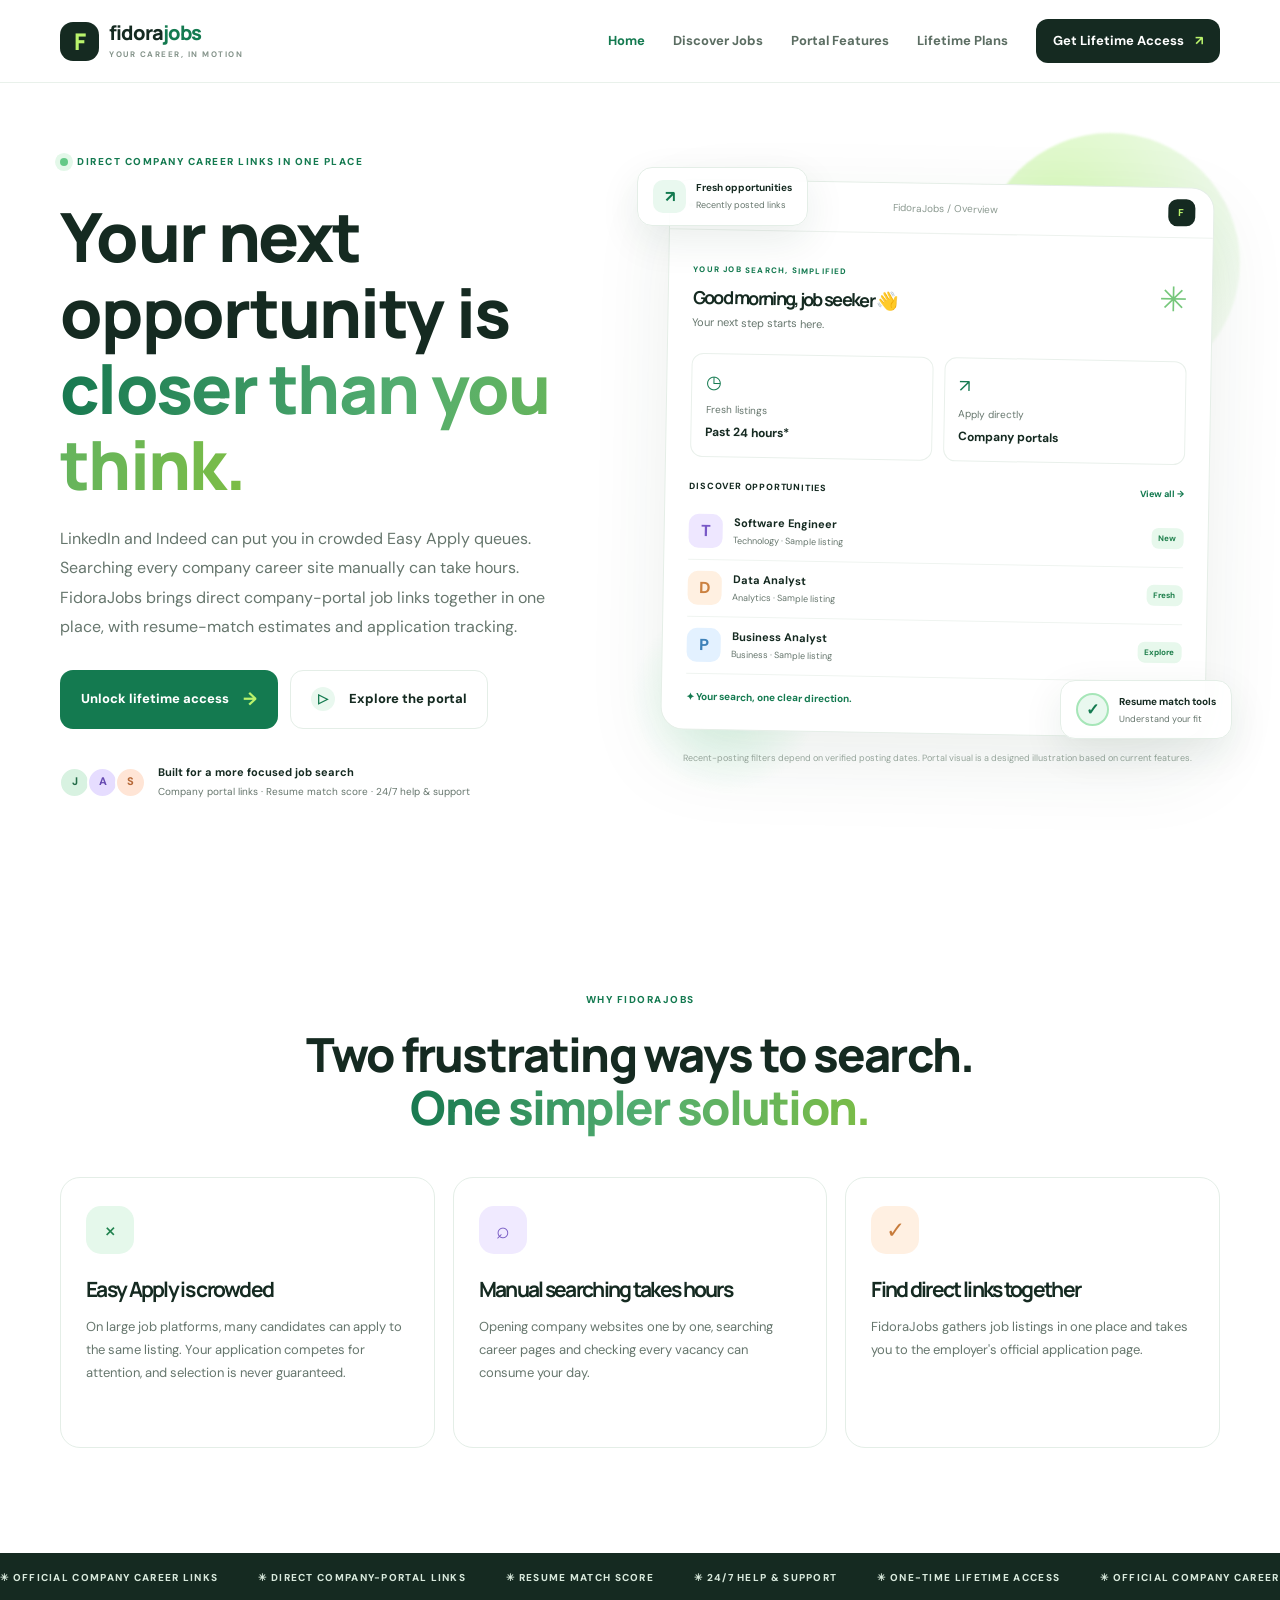
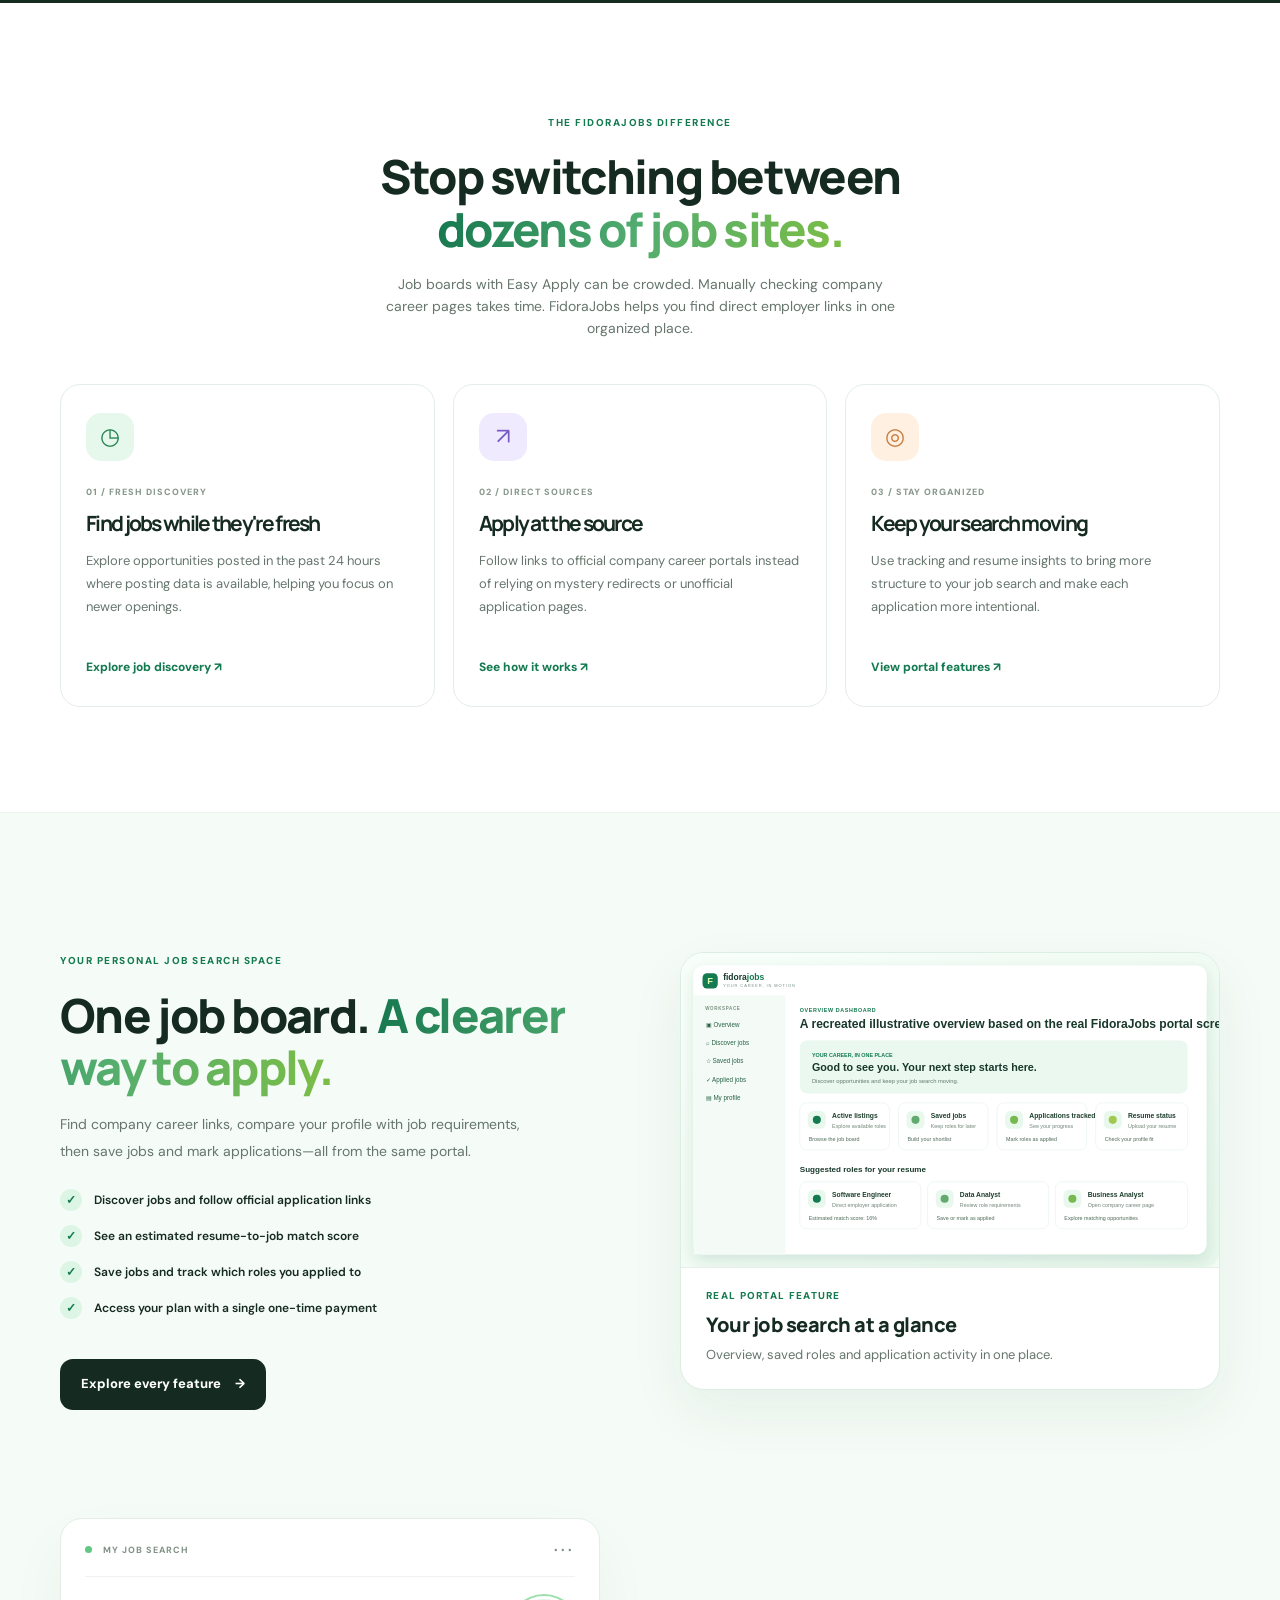
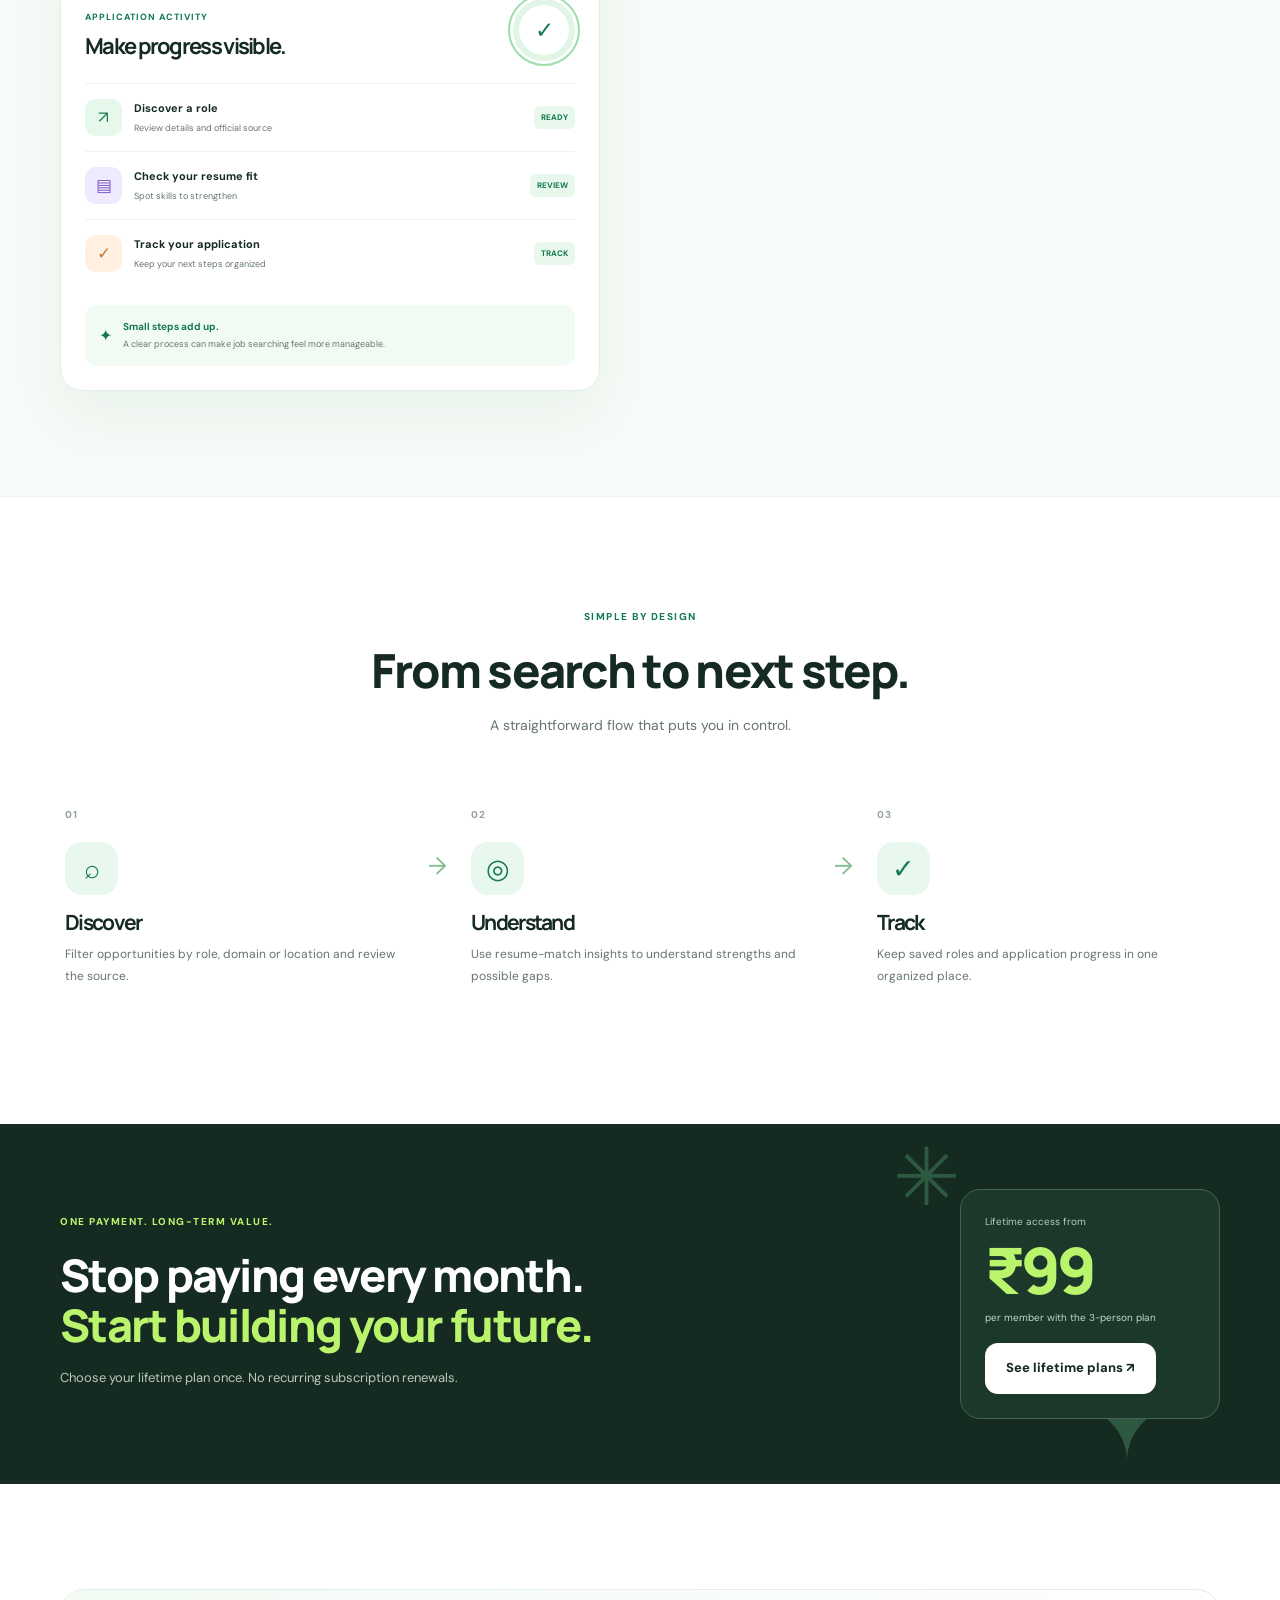
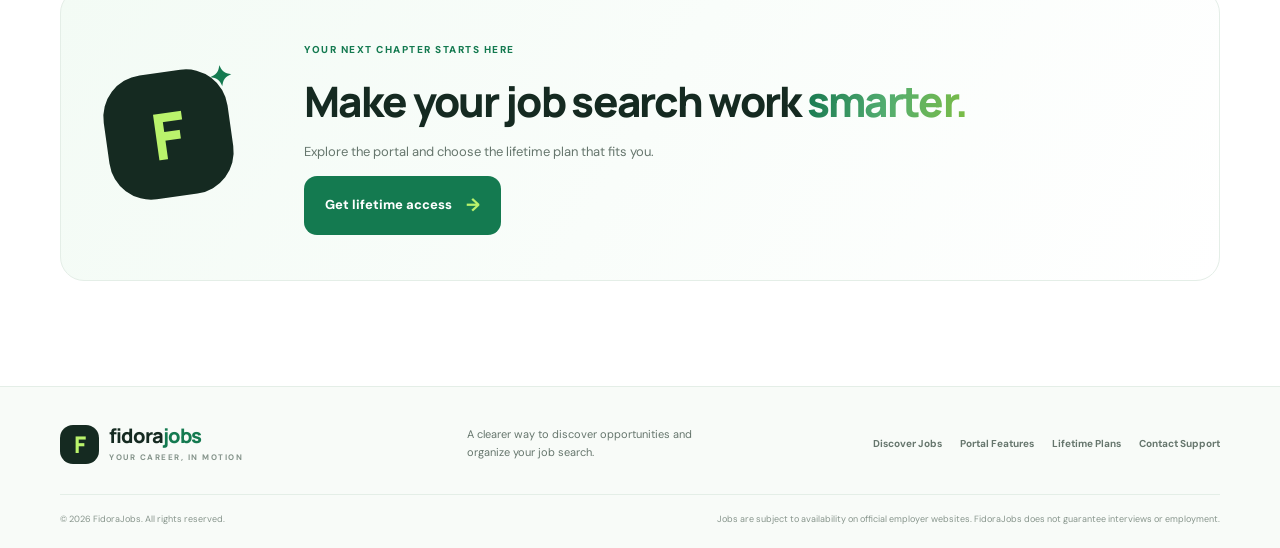
==== marketing/index.html @ 117bcf09 "Polish marketing page SEO and social metadata" ====
<!doctype html>
<html lang="en"><head><meta charset="utf-8"><meta name="color-scheme" content="light"><meta name="viewport" content="width=device-width,initial-scale=1"><meta name="theme-color" content="#f4fff8"><meta name="description" content="Find fresh job opportunities through official company career portals. Explore FidoraJobs job discovery, resume matching and application tracking with one-time lifetime access."><title>FidoraJobs — Your next opportunity starts here</title><link rel="preconnect" href="https://fonts.googleapis.com"><link rel="preconnect" href="https://fonts.gstatic.com" crossorigin><link href="https://fonts.googleapis.com/css2?family=DM+Sans:wght@400;500;600;700&family=Manrope:wght@400;500;600;700;800&display=swap" rel="stylesheet"><link rel="stylesheet" href="style.css"><link rel="canonical" href="https://jobs.fidorapath.in/"><meta property="og:type" content="website"><meta property="og:site_name" content="FidoraJobs"><meta property="og:title" content="FidoraJobs | Discover Jobs Through Official Company Career Portals"><meta property="og:description" content="Find company career links in one place, with resume-match estimates and application tracking."><meta property="og:url" content="https://jobs.fidorapath.in/"><meta name="twitter:card" content="summary"><link rel="icon" type="image/svg+xml" href="assets/favicon.svg"></head>
<body><header class="nav-wrap"><nav class="nav container"><a class="brand" href="index.html"><span class="brand-mark">F</span><span>fidora<span class="brand-green">jobs</span><small>YOUR CAREER, IN MOTION</small></span></a><button class="menu-toggle" aria-label="Open navigation" aria-expanded="false">☰</button><div class="nav-links"><a href="index.html" class="active">Home</a><a href="discover.html">Discover Jobs</a><a href="features.html">Portal Features</a><a href="pricing.html">Lifetime Plans</a><a class="nav-cta" href="pricing.html">Get Lifetime Access <span>↗</span></a></div></nav></header>
<main><section class="hero container"><div class="hero-copy reveal"><div class="eyebrow"><span class="pulse"></span> Direct company career links in one place</div><h1>Your next opportunity is <span class="gradient-text">closer than you think.</span></h1><p class="hero-lede">LinkedIn and Indeed can put you in crowded Easy Apply queues. Searching every company career site manually can take hours. FidoraJobs brings direct company-portal job links together in one place, with resume-match estimates and application tracking.</p><div class="hero-actions"><a class="button button-primary" href="pricing.html">Unlock lifetime access <span>→</span></a><a class="button button-quiet" href="features.html"><span class="play">▷</span> Explore the portal</a></div><div class="trust-row"><div class="avatar-stack"><span>J</span><span>A</span><span>S</span></div><div><strong>Built for a more focused job search</strong><small>Company portal links · Resume match score · 24/7 help & support</small></div></div></div><div class="hero-visual reveal"><div class="orb orb-one"></div><div class="orb orb-two"></div><div class="float-chip chip-fresh"><span class="chip-icon">↗</span><span><b>Fresh opportunities</b><small>Recently posted links</small></span></div><div class="dashboard-window"><div class="window-top"><span class="window-dots">● ● ●</span><span>FidoraJobs / Overview</span><span class="window-avatar">F</span></div><div class="mock-body"><div class="mock-welcome"><div><small>YOUR JOB SEARCH, SIMPLIFIED</small><h3>Good morning, job seeker 👋</h3><p>Your next step starts here.</p></div><div class="mock-sun">✳</div></div><div class="mock-stats"><div><span>◷</span><small>Fresh listings</small><b>Past 24 hours*</b></div><div><span>↗</span><small>Apply directly</small><b>Company portals</b></div></div><div class="mock-label">DISCOVER OPPORTUNITIES <span>View all →</span></div><div class="mock-job"><div class="company-icon purple">T</div><div class="job-info"><b>Software Engineer</b><small>Technology · Sample listing</small></div><span class="tag">New</span></div><div class="mock-job"><div class="company-icon orange">D</div><div class="job-info"><b>Data Analyst</b><small>Analytics · Sample listing</small></div><span class="tag">Fresh</span></div><div class="mock-job"><div class="company-icon blue">P</div><div class="job-info"><b>Business Analyst</b><small>Business · Sample listing</small></div><span class="tag">Explore</span></div><div class="mock-foot"><span>✦ Your search, one clear direction.</span><span>↗</span></div></div></div><div class="float-chip chip-match"><span class="match-ring">✓</span><span><b>Resume match tools</b><small>Understand your fit</small></span></div><div class="hero-note">Recent-posting filters depend on verified posting dates. Portal visual is a designed illustration based on current features.</div></div></section>
<section class="section container"><div class="section-heading center"><span class="eyebrow">WHY FIDORAJOBS</span><h2>Two frustrating ways to search. <span class="gradient-text">One simpler solution.</span></h2></div><div class="value-grid"><article class="value-card"><div class="icon-box mint">×</div><h3>Easy Apply is crowded</h3><p>On large job platforms, many candidates can apply to the same listing. Your application competes for attention, and selection is never guaranteed.</p></article><article class="value-card"><div class="icon-box lilac">⌕</div><h3>Manual searching takes hours</h3><p>Opening company websites one by one, searching career pages and checking every vacancy can consume your day.</p></article><article class="value-card"><div class="icon-box peach">✓</div><h3>Find direct links together</h3><p>FidoraJobs gathers job listings in one place and takes you to the employer's official application page.</p></article></div></section>
<section class="ticker"><div class="ticker-track"><span>✳ OFFICIAL COMPANY CAREER LINKS</span><span>✳ DIRECT COMPANY-PORTAL LINKS</span><span>✳ RESUME MATCH SCORE</span><span>✳ 24/7 HELP & SUPPORT</span><span>✳ ONE-TIME LIFETIME ACCESS</span><span>✳ OFFICIAL COMPANY CAREER LINKS</span><span>✳ FRESH JOB DISCOVERY</span></div></section>
<section class="section container"><div class="section-heading center reveal"><span class="eyebrow">THE FIDORAJOBS DIFFERENCE</span><h2>Stop switching between <span class="gradient-text">dozens of job sites.</span></h2><p>Job boards with Easy Apply can be crowded. Manually checking company career pages takes time. FidoraJobs helps you find direct employer links in one organized place.</p></div><div class="value-grid"><article class="value-card reveal"><div class="icon-box mint">◷</div><span class="card-kicker">01 / FRESH DISCOVERY</span><h3>Find jobs while they're fresh</h3><p>Explore opportunities posted in the past 24 hours where posting data is available, helping you focus on newer openings.</p><a href="discover.html" class="text-link">Explore job discovery ↗</a></article><article class="value-card reveal"><div class="icon-box lilac">↗</div><span class="card-kicker">02 / DIRECT SOURCES</span><h3>Apply at the source</h3><p>Follow links to official company career portals instead of relying on mystery redirects or unofficial application pages.</p><a href="discover.html" class="text-link">See how it works ↗</a></article><article class="value-card reveal"><div class="icon-box peach">◎</div><span class="card-kicker">03 / STAY ORGANIZED</span><h3>Keep your search moving</h3><p>Use tracking and resume insights to bring more structure to your job search and make each application more intentional.</p><a href="features.html" class="text-link">View portal features ↗</a></article></div></section>
<section class="section soft-section"><div class="container split"><div class="split-copy reveal"><span class="eyebrow">YOUR PERSONAL JOB SEARCH SPACE</span><h2>One job board. <span class="gradient-text">A clearer way to apply.</span></h2><p>Find company career links, compare your profile with job requirements, then save jobs and mark applications—all from the same portal.</p><ul class="check-list"><li><span>✓</span> Discover jobs and follow official application links</li><li><span>✓</span> See an estimated resume-to-job match score</li><li><span>✓</span> Save jobs and track which roles you applied to</li><li><span>✓</span> Access your plan with a single one-time payment</li></ul><a class="button button-dark" href="features.html">Explore every feature <span>→</span></a></div><div class="portal-shot-card reveal"><img class="portal-shot" src="assets/overview.svg" alt="Illustrated FidoraJobs overview dashboard showing listings, saved jobs, applications and suggested roles"><div class="shot-caption"><span>REAL PORTAL FEATURE</span><strong>Your job search at a glance</strong><p>Overview, saved roles and application activity in one place.</p></div></div><div class="feature-preview reveal"><div class="preview-top"><div><span class="preview-dot"></span> MY JOB SEARCH</div><span class="preview-menu">•••</span></div><div class="progress-row"><div><small>APPLICATION ACTIVITY</small><h3>Make progress visible.</h3></div><div class="progress-circle"><span>✓</span></div></div><div class="timeline"><div class="timeline-item"><span class="timeline-icon green">↗</span><div><b>Discover a role</b><small>Review details and official source</small></div><span class="done">READY</span></div><div class="timeline-item"><span class="timeline-icon purple">▤</span><div><b>Check your resume fit</b><small>Spot skills to strengthen</small></div><span class="done">REVIEW</span></div><div class="timeline-item"><span class="timeline-icon orange">✓</span><div><b>Track your application</b><small>Keep your next steps organized</small></div><span class="done">TRACK</span></div></div><div class="preview-tip">✦ <span><b>Small steps add up.</b><small>A clear process can make job searching feel more manageable.</small></span></div></div></div></section>
<section class="section container"><div class="section-heading center reveal"><span class="eyebrow">SIMPLE BY DESIGN</span><h2>From search to next step.</h2><p>A straightforward flow that puts you in control.</p></div><div class="steps-grid"><div class="step reveal"><span class="step-number">01</span><div class="step-icon">⌕</div><h3>Discover</h3><p>Filter opportunities by role, domain or location and review the source.</p></div><div class="step-connector">→</div><div class="step reveal"><span class="step-number">02</span><div class="step-icon">◎</div><h3>Understand</h3><p>Use resume-match insights to understand strengths and possible gaps.</p></div><div class="step-connector">→</div><div class="step reveal"><span class="step-number">03</span><div class="step-icon">✓</div><h3>Track</h3><p>Keep saved roles and application progress in one organized place.</p></div></div></section>
<section class="lifetime-band"><div class="container lifetime-inner reveal"><div><span class="eyebrow light-eyebrow">ONE PAYMENT. LONG-TERM VALUE.</span><h2>Stop paying every month.<br><span>Start building your future.</span></h2><p>Choose your lifetime plan once. No recurring subscription renewals.</p></div><div class="lifetime-price"><small>Lifetime access from</small><strong>₹99</strong><span>per member with the 3-person plan</span><a class="button button-white" href="pricing.html">See lifetime plans ↗</a></div><div class="sparkle sparkle-a">✳</div><div class="sparkle sparkle-b">✦</div></div></section>
<section class="section container"><div class="final-cta reveal"><div class="final-illustration"><div class="final-circle">F<span>✦</span></div></div><div><span class="eyebrow">YOUR NEXT CHAPTER STARTS HERE</span><h2>Make your job search work <span class="gradient-text">smarter.</span></h2><p>Explore the portal and choose the lifetime plan that fits you.</p><a class="button button-primary" href="pricing.html">Get lifetime access <span>→</span></a></div></div></section></main>
<footer class="footer"><div class="container footer-main"><a class="brand" href="index.html"><span class="brand-mark">F</span><span>fidora<span class="brand-green">jobs</span><small>YOUR CAREER, IN MOTION</small></span></a><p>A clearer way to discover opportunities and organize your job search.</p><div class="footer-links"><a href="discover.html">Discover Jobs</a><a href="features.html">Portal Features</a><a href="pricing.html">Lifetime Plans</a><a href="mailto:support@fidorapath.in">Contact Support</a></div></div><div class="container footer-bottom"><span>© <span data-year></span> FidoraJobs. All rights reserved.</span><span>Jobs are subject to availability on official employer websites. FidoraJobs does not guarantee interviews or employment.</span></div></footer><script src="script.js"></script></body></html>
---- marketing/style.css ----
:root{--ink:#152a21;--muted:#66766d;--green:#147a50;--bright:#baf36c;--mint:#e9f8ef;--line:#e4eee7;--white:#fff;--soft:#f5fbf6;--font:'DM Sans',sans-serif;--display:'Manrope',sans-serif}*{box-sizing:border-box}html{scroll-behavior:smooth;scroll-padding-top:90px}body{margin:0;color:var(--ink);font-family:var(--font);background:#fff;line-height:1.6;overflow-x:hidden}a{color:inherit;text-decoration:none}button{font:inherit}.container{width:min(1160px,calc(100% - 48px));margin-inline:auto}.nav-wrap{position:sticky;top:0;z-index:50;background:rgba(255,255,255,.88);backdrop-filter:blur(18px);border-bottom:1px solid rgba(228,238,231,.8)}.nav{height:82px;display:flex;align-items:center;justify-content:space-between;gap:24px}.brand{display:flex;align-items:center;gap:10px;font:800 20px var(--display);letter-spacing:-1px;line-height:1}.brand-mark{display:grid;place-items:center;width:39px;height:39px;border-radius:13px;background:var(--ink);color:var(--bright);font-size:23px}.brand-green{color:var(--green)}.brand small{display:block;margin-top:6px;font:700 8px var(--font);letter-spacing:1.5px;color:#84938a}.nav-links{display:flex;align-items:center;gap:28px;font-size:13px;font-weight:700;color:#5b6d62}.nav-links>a:not(.nav-cta):hover,.nav-links .active{color:var(--green)}.nav-cta{background:var(--ink);color:white;padding:12px 17px;border-radius:12px}.nav-cta span{color:var(--bright);margin-left:8px}.menu-toggle{display:none;border:0;background:var(--mint);border-radius:10px;padding:10px 13px}.hero{min-height:660px;display:grid;grid-template-columns:1fr 1.02fr;align-items:center;gap:42px;padding-top:65px;padding-bottom:80px}.eyebrow{display:inline-flex;align-items:center;gap:9px;font-size:10px;font-weight:800;letter-spacing:1.5px;color:var(--green);text-transform:uppercase}.pulse{width:8px;height:8px;border-radius:50%;background:#64c987;box-shadow:0 0 0 5px #e3f8e9;animation:pulse 2s infinite}h1,h2,h3,p{margin-top:0}h1,h2,h3{font-family:var(--display);letter-spacing:-1.7px;line-height:1.12}h1{font-size:clamp(44px,5.3vw,68px);margin:24px 0 22px;font-weight:800;max-width:630px}h2{font-size:clamp(32px,4vw,47px);font-weight:800;margin:17px 0}.gradient-text{background:linear-gradient(100deg,#16774f,#53ad70 50%,#7cbd45);-webkit-background-clip:text;background-clip:text;color:transparent}.hero-lede{font-size:16px;line-height:1.85;color:var(--muted);max-width:525px}.hero-actions{display:flex;flex-wrap:wrap;gap:12px;margin:28px 0}.button{display:inline-flex;align-items:center;justify-content:center;gap:14px;padding:14px 20px;border-radius:13px;font-weight:800;font-size:13px;transition:transform .25s,box-shadow .25s,background .25s;border:1px solid transparent}.button:hover{transform:translateY(-3px);box-shadow:0 12px 24px #12332118}.button-primary{background:var(--green);color:#fff}.button-primary span{font-size:18px;color:var(--bright)}.button-quiet{border-color:var(--line);color:var(--ink)}.play{display:grid;place-items:center;width:24px;height:24px;background:var(--mint);border-radius:50%;color:var(--green)}.button-dark{background:var(--ink);color:#fff;margin-top:15px}.button-white{background:white;color:var(--ink);margin-top:17px}.trust-row{display:flex;align-items:center;gap:12px;margin-top:35px}.avatar-stack{display:flex;padding-left:2px}.avatar-stack span{display:grid;place-items:center;margin-left:-3px;width:31px;height:31px;border-radius:50%;border:2px solid white;background:#d8f2e1;color:#246c49;font-size:11px;font-weight:800}.avatar-stack span:nth-child(2){background:#e6ddff;color:#674bb2}.avatar-stack span:nth-child(3){background:#ffe5d6;color:#b56736}.trust-row strong,.trust-row small{display:block}.trust-row strong{font-size:11px}.trust-row small{font-size:10px;color:var(--muted);margin-top:3px}.hero-visual{position:relative;min-width:0;padding:28px 10px}.dashboard-window{position:relative;z-index:2;background:white;border:1px solid #e5eee7;border-radius:23px;box-shadow:0 28px 80px #20483216;overflow:hidden;transform:rotate(1deg);animation:float 7s ease-in-out infinite}.window-top{height:50px;display:flex;align-items:center;justify-content:space-between;padding:0 18px;border-bottom:1px solid #edf2ee;color:#8b9990;font-size:10px}.window-dots{color:#d4e4d8;letter-spacing:2px}.window-avatar{display:grid;place-items:center;width:27px;height:27px;border-radius:9px;background:var(--ink);color:var(--bright);font-weight:800}.mock-body{padding:24px}.mock-welcome{display:flex;justify-content:space-between;align-items:center}.mock-welcome small{font-size:8px;letter-spacing:1.2px;color:var(--green);font-weight:800}.mock-welcome h3{font-size:18px;margin:7px 0}.mock-welcome p{font-size:11px;color:var(--muted);margin:0}.mock-sun{font-size:34px;color:#76c77b;animation:spin 16s linear infinite}.mock-stats{display:grid;grid-template-columns:1fr 1fr;gap:11px;margin:22px 0}.mock-stats>div{border:1px solid #e9f0eb;border-radius:12px;padding:14px;display:grid;gap:5px}.mock-stats span{color:var(--green);font-size:18px}.mock-stats small{font-size:10px;color:var(--muted)}.mock-stats b{font-size:12px}.mock-label{display:flex;justify-content:space-between;font-size:9px;font-weight:800;letter-spacing:.8px;margin:20px 0 9px}.mock-label span{color:var(--green);letter-spacing:0}.mock-job{display:flex;align-items:center;gap:11px;padding:11px 0;border-bottom:1px solid #eff4f0}.company-icon{display:grid;place-items:center;width:34px;height:34px;border-radius:10px;font-weight:800}.purple{background:#eee7ff;color:#7858c7}.orange{background:#fff0e1;color:#cb8140}.blue{background:#e3f1ff;color:#3e81b8}.job-info{flex:1}.job-info b,.job-info small{display:block}.job-info b{font-size:11px}.job-info small{font-size:9px;color:var(--muted);margin-top:2px}.tag{background:#e7f8ec;color:#21814e;border-radius:7px;padding:4px 7px;font-size:8px;font-weight:800}.mock-foot{display:flex;justify-content:space-between;align-items:center;padding-top:15px;color:var(--green);font-size:10px;font-weight:700}.orb{position:absolute;border-radius:50%;filter:blur(1px)}.orb-one{width:260px;height:260px;background:radial-gradient(circle at 30% 30%,#d9f9bc,#edf9e9 65%,transparent);top:-22px;right:-20px}.orb-two{width:190px;height:190px;background:radial-gradient(circle,#d7f6e4,transparent 70%);bottom:0;left:-25px}.float-chip{position:absolute;z-index:3;display:flex;align-items:center;gap:10px;padding:12px 15px;border:1px solid #e4eee7;border-radius:15px;background:#ffffffed;box-shadow:0 14px 40px #1a3e2a17;animation:float 5s ease-in-out infinite}.float-chip b,.float-chip small{display:block}.float-chip b{font-size:10px}.float-chip small{font-size:9px;color:var(--muted);margin-top:2px}.chip-fresh{top:12px;left:-18px}.chip-match{right:-12px;bottom:54px;animation-delay:-2s}.chip-icon,.match-ring{display:grid;place-items:center;width:33px;height:33px;border-radius:10px;background:var(--mint);color:var(--green);font-weight:800}.match-ring{border-radius:50%;border:2px solid #a6e6b8}.hero-note{position:relative;z-index:2;text-align:center;color:#95a49a;font-size:9px;margin-top:17px}.ticker{overflow:hidden;background:var(--ink);color:#d8e9dc;padding:17px 0}.ticker-track{display:flex;justify-content:space-around;gap:40px;white-space:nowrap;animation:marquee 28s linear infinite;font-size:10px;font-weight:800;letter-spacing:1.3px}.ticker-track span{flex-shrink:0}.section{padding-top:105px;padding-bottom:105px}.section-heading{max-width:680px;margin:0 auto 44px}.center{text-align:center}.section-heading p{color:var(--muted);font-size:14px;max-width:520px;margin:0 auto}.value-grid{display:grid;grid-template-columns:repeat(3,1fr);gap:18px}.value-card{padding:28px 25px;border:1px solid var(--line);border-radius:20px;background:#fff;transition:transform .3s,box-shadow .3s}.value-card:hover{transform:translateY(-7px);box-shadow:0 22px 55px #1b4a3012}.icon-box{display:grid;place-items:center;width:48px;height:48px;border-radius:15px;font-size:23px;margin-bottom:24px}.mint{background:#e5f8eb;color:#20824e}.lilac{background:#f0eaff;color:#785cc4}.peach{background:#fff0e2;color:#c77b3b}.card-kicker{display:block;color:#87978c;font-size:9px;font-weight:800;letter-spacing:1px}.value-card h3{font-size:21px;margin:13px 0}.value-card p{font-size:13px;color:var(--muted);line-height:1.8;min-height:91px}.text-link{color:var(--green);font-size:12px;font-weight:800}.soft-section{background:var(--soft);border-block:1px solid #edf5ef}.split{display:grid;grid-template-columns:1fr 1fr;gap:80px;align-items:center}.split-copy>p{color:var(--muted);font-size:14px;line-height:1.9;max-width:490px}.check-list{list-style:none;padding:0;margin:25px 0}.check-list li{display:flex;gap:12px;align-items:center;margin:14px 0;font-size:12px;font-weight:600}.check-list li span{display:grid;place-items:center;width:22px;height:22px;border-radius:50%;background:#dcf5e4;color:var(--green);font-weight:800}.feature-preview{background:white;border:1px solid var(--line);border-radius:22px;padding:24px;box-shadow:0 25px 60px #21482e0b}.preview-top{display:flex;justify-content:space-between;align-items:center;font-size:9px;font-weight:800;letter-spacing:1px;color:#849389;padding-bottom:19px;border-bottom:1px solid #eef3ef}.preview-dot{display:inline-block;width:7px;height:7px;border-radius:50%;background:#60c881;margin-right:8px}.preview-menu{letter-spacing:3px}.progress-row{display:flex;justify-content:space-between;align-items:center;padding:22px 0}.progress-row small{font-size:9px;letter-spacing:1px;color:var(--green);font-weight:800}.progress-row h3{font-size:22px;margin:7px 0 0}.progress-circle{width:62px;height:62px;border-radius:50%;display:grid;place-items:center;border:6px solid #dff5e5;color:var(--green);font-size:23px;outline:2px solid #9bdfad;outline-offset:3px}.timeline{display:grid;gap:0}.timeline-item{display:flex;align-items:center;gap:12px;padding:15px 0;border-top:1px solid #eef3ef}.timeline-icon{display:grid;place-items:center;width:37px;height:37px;border-radius:11px;font-size:17px}.timeline-icon.green{background:#e5f8eb;color:#21804e}.timeline-icon.purple{background:#f0eaff;color:#7959c6}.timeline-icon.orange{background:#fff0e2;color:#c77b3b}.timeline-item>div{flex:1}.timeline-item b,.timeline-item small{display:block}.timeline-item b{font-size:11px}.timeline-item small{font-size:9px;color:var(--muted);margin-top:3px}.done{font-size:8px;font-weight:800;color:var(--green);background:#e9f8ed;padding:5px 7px;border-radius:6px}.preview-tip{display:flex;gap:11px;align-items:center;background:#f2faf4;padding:14px;border-radius:12px;margin-top:18px;color:var(--green)}.preview-tip span b,.preview-tip span small{display:block}.preview-tip b{font-size:10px}.preview-tip small{font-size:9px;color:var(--muted);margin-top:2px}.steps-grid{display:grid;grid-template-columns:1fr 30px 1fr 30px 1fr;align-items:start;gap:14px}.step{padding:20px 5px}.step-number{font-size:10px;color:#94a49a;font-weight:800;letter-spacing:1px}.step-icon{display:grid;place-items:center;width:53px;height:53px;border-radius:17px;background:var(--mint);color:var(--green);font-size:27px;margin:16px 0}.step h3{font-size:21px;margin:0 0 10px}.step p{font-size:12px;color:var(--muted);line-height:1.8}.step-connector{padding-top:67px;color:#82bd91;font-size:24px;text-align:center}.lifetime-band{background:var(--ink);color:white;overflow:hidden}.lifetime-inner{min-height:340px;padding-top:65px;padding-bottom:65px;display:flex;align-items:center;justify-content:space-between;gap:40px;position:relative}.light-eyebrow{color:var(--bright)}.lifetime-inner h2{font-size:clamp(30px,4vw,45px)}.lifetime-inner h2 span{color:var(--bright)}.lifetime-inner p{color:#b8c9be;font-size:13px}.lifetime-price{position:relative;z-index:2;min-width:260px;padding:24px;border:1px solid #476153;border-radius:20px;background:#1b382b}.lifetime-price small,.lifetime-price strong,.lifetime-price>span{display:block}.lifetime-price small{font-size:10px;color:#b9cbbf}.lifetime-price strong{font:800 64px var(--display);color:var(--bright);letter-spacing:-4px;line-height:1.25}.lifetime-price>span{font-size:10px;color:#c6d5cb}.sparkle{position:absolute;color:#2e5941;font-size:80px}.sparkle-a{top:-10px;right:260px}.sparkle-b{bottom:-45px;right:30px;font-size:150px}.final-cta{display:grid;grid-template-columns:160px 1fr;gap:38px;align-items:center;padding:45px;border:1px solid var(--line);border-radius:24px;background:linear-gradient(120deg,#f3fbf5,#fff)}.final-cta h2{font-size:clamp(30px,3.5vw,42px)}.final-cta p{font-size:13px;color:var(--muted)}.final-circle{position:relative;display:grid;place-items:center;width:125px;height:125px;border-radius:42px;background:var(--ink);color:var(--bright);font:800 64px var(--display);transform:rotate(-8deg)}.final-circle span{position:absolute;right:-8px;top:-8px;font-size:28px;color:var(--green);animation:spin 12s linear infinite}.footer{background:#f8fbf8;border-top:1px solid var(--line)}.footer-main{padding-top:38px;padding-bottom:30px;display:grid;grid-template-columns:1fr 1fr auto;gap:25px;align-items:center}.footer-main>p{font-size:11px;color:var(--muted);max-width:240px;margin:0}.footer-links{display:flex;flex-wrap:wrap;gap:18px;font-size:10px;font-weight:700;color:#66766d}.footer-links a:hover{color:var(--green)}.footer-bottom{display:flex;justify-content:space-between;gap:20px;border-top:1px solid var(--line);padding:17px 0 22px;font-size:9px;color:#87958c}.footer-bottom span:last-child{max-width:610px;text-align:right}.page-hero{padding:82px 0 70px;background:radial-gradient(ellipse at 80% 20%,#e0f7e6 0,transparent 45%),linear-gradient(#f9fdf9,#fff)}.page-hero h1{font-size:clamp(40px,5vw,58px);max-width:850px}.page-hero p{font-size:15px;color:var(--muted);max-width:680px;line-height:1.9}.page-hero .button{margin-top:10px}.page-content{padding:65px 0 100px}.page-grid{display:grid;grid-template-columns:repeat(3,1fr);gap:18px}.detail-card{border:1px solid var(--line);border-radius:20px;padding:25px;background:#fff;transition:transform .25s}.detail-card:hover{transform:translateY(-5px)}.detail-card h3{font-size:21px;margin:17px 0 9px}.detail-card p{font-size:13px;color:var(--muted);line-height:1.85}.mock-panel{margin-top:30px;padding:28px;border:1px solid var(--line);border-radius:20px;background:var(--soft)}.mock-panel h3{font-size:24px}.mock-panel p{color:var(--muted);font-size:13px}.job-sample{display:grid;grid-template-columns:1fr auto;gap:20px;align-items:center;background:#fff;border:1px solid var(--line);border-radius:14px;padding:18px;margin:12px 0}.job-sample h4{margin:0;font-size:14px}.job-sample p{margin:5px 0 0;font-size:11px}.sample-label{font-size:9px;font-weight:800;color:var(--green);background:#e8f8ec;padding:7px 9px;border-radius:7px}.pricing-grid{display:grid;grid-template-columns:repeat(3,1fr);gap:17px;align-items:stretch}.plan{border:1px solid var(--line);border-radius:22px;padding:27px;background:white;position:relative;display:flex;flex-direction:column}.plan.featured{border:2px solid #59a971;box-shadow:0 20px 55px #2c85431b;transform:translateY(-8px)}.plan-ribbon{position:absolute;top:-13px;left:50%;transform:translateX(-50%);background:var(--green);color:white;border-radius:30px;padding:5px 14px;font-size:9px;font-weight:800;white-space:nowrap}.plan-name{font-size:10px;font-weight:800;letter-spacing:1.4px;color:var(--green)}.plan h3{font-size:24px;margin:12px 0}.plan-price{font:800 44px var(--display);letter-spacing:-2px}.plan-price small{font:600 11px var(--font);letter-spacing:0;color:var(--muted)}.plan-total{font-size:11px;color:var(--muted);margin-top:4px}.plan ul{padding:0;list-style:none;margin:24px 0;flex:1}.plan li{font-size:12px;margin:12px 0;color:#506359}.plan li:before{content:'✓';color:var(--green);font-weight:800;margin-right:9px}.plan .button{width:100%;margin-top:12px}.plan-note{font-size:10px;color:var(--muted);text-align:center;margin-top:27px}.faq{max-width:780px;margin:65px auto 0}.faq h2{text-align:center;margin-bottom:25px}.faq details{border-bottom:1px solid var(--line);padding:18px 0}.faq summary{font-weight:800;font-size:13px;cursor:pointer}.faq details p{font-size:12px;color:var(--muted);margin:12px 0 0}.reveal{opacity:0;transform:translateY(18px);transition:opacity .7s ease,transform .7s cubic-bezier(.2,.7,.2,1)}.reveal.visible{opacity:1;transform:translateY(0)}@keyframes pulse{50%{box-shadow:0 0 0 9px #e3f8e900}}@keyframes float{0%,100%{transform:translateY(0) rotate(1deg)}50%{transform:translateY(-9px) rotate(1deg)}}@keyframes spin{to{transform:rotate(360deg)}}@keyframes marquee{to{transform:translateX(-50%)}}@media(max-width:900px){.nav-links{gap:15px}.nav-links>a{font-size:11px}.hero{gap:20px}.split{gap:35px}.footer-main{grid-template-columns:1fr 1fr}.footer-links{grid-column:1/-1}.page-grid{grid-template-columns:repeat(2,1fr)}}@media(max-width:700px){.container{width:min(100% - 34px,540px)}.nav{height:70px}.menu-toggle{display:block}.nav-links{display:none;position:absolute;top:70px;left:0;right:0;padding:18px 22px 24px;background:#fff;border-bottom:1px solid var(--line);box-shadow:0 18px 30px #1a402b0b;flex-direction:column;align-items:stretch;gap:0}.nav-links.open{display:flex}.nav-links>a{padding:13px 4px;font-size:13px}.nav-links .nav-cta{text-align:center;margin-top:9px;padding:13px}.hero{grid-template-columns:1fr;padding-top:50px;padding-bottom:55px;gap:28px}.hero-copy{order:0}.hero-visual{order:1;padding:25px 9px 15px}.hero h1{font-size:clamp(43px,12vw,60px)}.hero-lede{font-size:14px}.chip-fresh{left:-3px}.chip-match{right:-2px;bottom:28px}.mock-body{padding:17px}.window-top{padding:0 12px}.section{padding-top:70px;padding-bottom:70px}.value-grid,.page-grid{grid-template-columns:1fr}.value-card p{min-height:0}.split{grid-template-columns:1fr;gap:35px}.steps-grid{grid-template-columns:1fr;gap:0}.step{display:grid;grid-template-columns:55px 1fr;column-gap:15px;padding:16px 0}.step-number{grid-column:1;grid-row:1/4}.step-icon{grid-column:2;grid-row:1;margin:0 0 12px;width:45px;height:45px}.step h3,.step p{grid-column:2}.step h3{margin-bottom:6px}.step p{margin:0}.step-connector{display:none}.lifetime-inner{display:block;padding-top:54px;padding-bottom:54px}.lifetime-price{margin-top:25px;max-width:340px}.sparkle-a{right:5px;top:5px}.final-cta{grid-template-columns:1fr;padding:28px;gap:25px}.final-circle{width:88px;height:88px;font-size:46px;border-radius:30px}.footer-main{grid-template-columns:1fr;gap:15px}.footer-links{grid-column:auto;gap:14px}.footer-bottom{display:block;line-height:1.8}.footer-bottom span{display:block}.footer-bottom span:last-child{text-align:left;margin-top:8px}.page-hero{padding:58px 0 45px}.page-hero h1{font-size:clamp(39px,10vw,54px)}.page-content{padding:42px 0 70px}.pricing-grid{grid-template-columns:1fr;gap:24px}.plan.featured{transform:none;margin-top:8px}.job-sample{grid-template-columns:1fr;gap:10px}.job-sample .sample-label{justify-self:start}.mock-panel{padding:18px}}@media(prefers-reduced-motion:reduce){*,*:before,*:after{animation-duration:.01ms!important;animation-iteration-count:1!important;scroll-behavior:auto!important;transition-duration:.01ms!important}.reveal{opacity:1;transform:none}}
/* Professionally framed portal feature visuals */
.portal-shot-card{background:#fff;border:1px solid #dceee2;border-radius:24px;overflow:hidden;box-shadow:0 22px 55px #174b3210;margin:34px 0 48px;transition:transform .25s,box-shadow .25s}.portal-shot-card:hover{transform:translateY(-3px);box-shadow:0 28px 65px #174b3218}.portal-shot{display:block;width:100%;height:auto;aspect-ratio:12/7;object-fit:contain;background:#f3fbf5}.shot-caption{padding:20px 25px 23px;border-top:1px solid #e5f1e8}.shot-caption span{display:block;color:#147a50;font-size:10px;font-weight:800;letter-spacing:1.3px;margin-bottom:7px}.shot-caption strong{display:block;font:800 20px var(--display);letter-spacing:-.5px;color:#152a21}.shot-caption p{font-size:13px;color:#66766d;margin:7px 0 0}.page-content .portal-shot-card{margin-bottom:30px}.hero-visual .portal-shot-card{margin-top:24px}.hero-visual .portal-shot{aspect-ratio:12/7}@media(max-width:760px){.portal-shot-card{border-radius:16px;margin:24px 0 34px}.shot-caption{padding:16px}.shot-caption strong{font-size:17px}.shot-caption p{font-size:12px}}
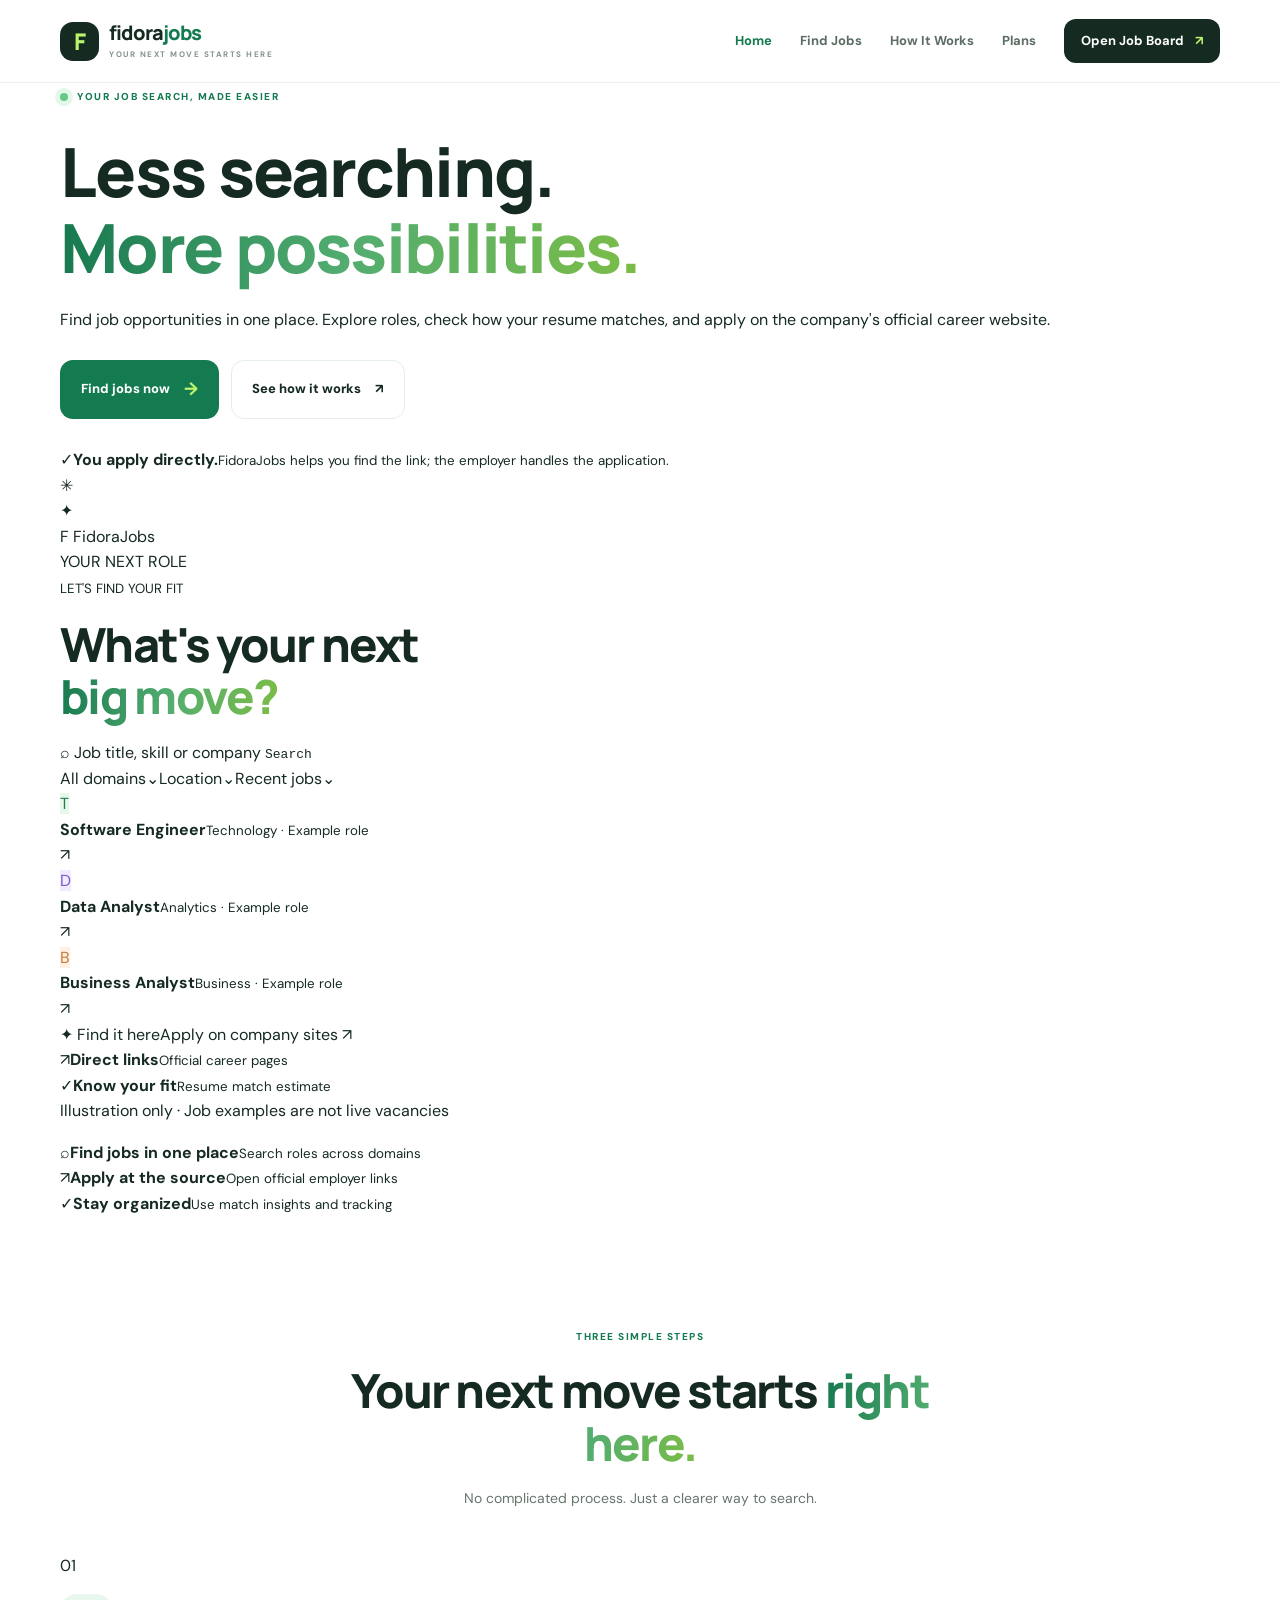
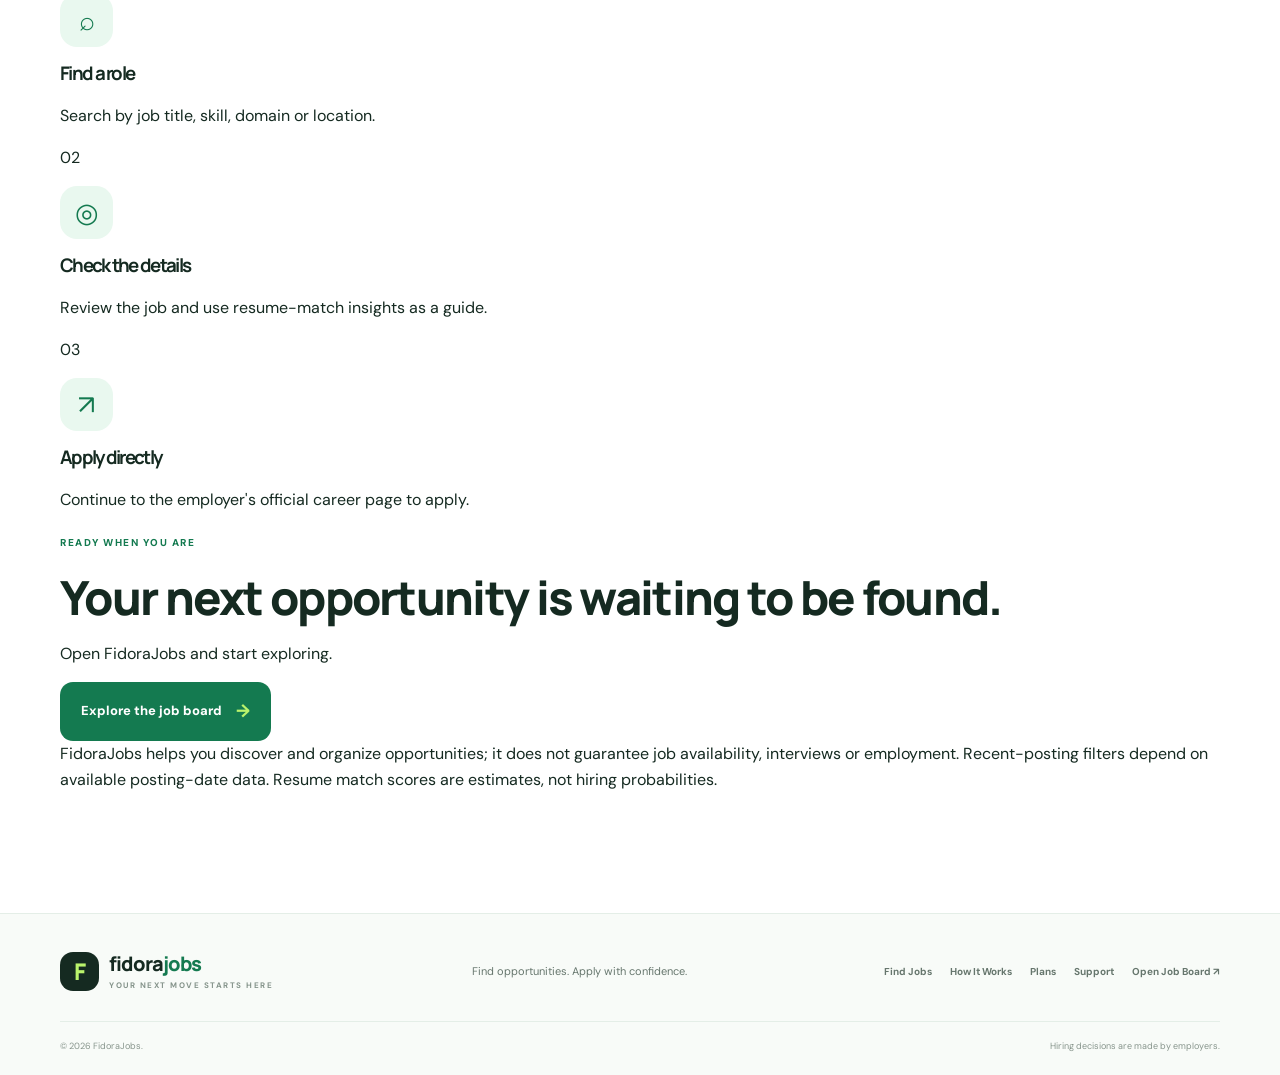
==== commit 215a59c4: "Simplify homepage around job board discovery" ====
--- a/marketing/index.html
+++ b/marketing/index.html
@@ -1,12 +1,18 @@
 <!doctype html>
-<html lang="en"><head><meta charset="utf-8"><meta name="color-scheme" content="light"><meta name="viewport" content="width=device-width,initial-scale=1"><meta name="theme-color" content="#f4fff8"><meta name="description" content="Find fresh job opportunities through official company career portals. Explore FidoraJobs job discovery, resume matching and application tracking with one-time lifetime access."><title>FidoraJobs — Your next opportunity starts here</title><link rel="preconnect" href="https://fonts.googleapis.com"><link rel="preconnect" href="https://fonts.gstatic.com" crossorigin><link href="https://fonts.googleapis.com/css2?family=DM+Sans:wght@400;500;600;700&family=Manrope:wght@400;500;600;700;800&display=swap" rel="stylesheet"><link rel="stylesheet" href="style.css"><link rel="canonical" href="https://jobs.fidorapath.in/"><meta property="og:type" content="website"><meta property="og:site_name" content="FidoraJobs"><meta property="og:title" content="FidoraJobs | Discover Jobs Through Official Company Career Portals"><meta property="og:description" content="Find company career links in one place, with resume-match estimates and application tracking."><meta property="og:url" content="https://jobs.fidorapath.in/"><meta name="twitter:card" content="summary"><link rel="icon" type="image/svg+xml" href="assets/favicon.svg"></head>
-<body><header class="nav-wrap"><nav class="nav container"><a class="brand" href="index.html"><span class="brand-mark">F</span><span>fidora<span class="brand-green">jobs</span><small>YOUR CAREER, IN MOTION</small></span></a><button class="menu-toggle" aria-label="Open navigation" aria-expanded="false">☰</button><div class="nav-links"><a href="index.html" class="active">Home</a><a href="discover.html">Discover Jobs</a><a href="features.html">Portal Features</a><a href="pricing.html">Lifetime Plans</a><a class="nav-cta" href="pricing.html">Get Lifetime Access <span>↗</span></a></div></nav></header>
-<main><section class="hero container"><div class="hero-copy reveal"><div class="eyebrow"><span class="pulse"></span> Direct company career links in one place</div><h1>Your next opportunity is <span class="gradient-text">closer than you think.</span></h1><p class="hero-lede">LinkedIn and Indeed can put you in crowded Easy Apply queues. Searching every company career site manually can take hours. FidoraJobs brings direct company-portal job links together in one place, with resume-match estimates and application tracking.</p><div class="hero-actions"><a class="button button-primary" href="pricing.html">Unlock lifetime access <span>→</span></a><a class="button button-quiet" href="features.html"><span class="play">▷</span> Explore the portal</a></div><div class="trust-row"><div class="avatar-stack"><span>J</span><span>A</span><span>S</span></div><div><strong>Built for a more focused job search</strong><small>Company portal links · Resume match score · 24/7 help & support</small></div></div></div><div class="hero-visual reveal"><div class="orb orb-one"></div><div class="orb orb-two"></div><div class="float-chip chip-fresh"><span class="chip-icon">↗</span><span><b>Fresh opportunities</b><small>Recently posted links</small></span></div><div class="dashboard-window"><div class="window-top"><span class="window-dots">● ● ●</span><span>FidoraJobs / Overview</span><span class="window-avatar">F</span></div><div class="mock-body"><div class="mock-welcome"><div><small>YOUR JOB SEARCH, SIMPLIFIED</small><h3>Good morning, job seeker 👋</h3><p>Your next step starts here.</p></div><div class="mock-sun">✳</div></div><div class="mock-stats"><div><span>◷</span><small>Fresh listings</small><b>Past 24 hours*</b></div><div><span>↗</span><small>Apply directly</small><b>Company portals</b></div></div><div class="mock-label">DISCOVER OPPORTUNITIES <span>View all →</span></div><div class="mock-job"><div class="company-icon purple">T</div><div class="job-info"><b>Software Engineer</b><small>Technology · Sample listing</small></div><span class="tag">New</span></div><div class="mock-job"><div class="company-icon orange">D</div><div class="job-info"><b>Data Analyst</b><small>Analytics · Sample listing</small></div><span class="tag">Fresh</span></div><div class="mock-job"><div class="company-icon blue">P</div><div class="job-info"><b>Business Analyst</b><small>Business · Sample listing</small></div><span class="tag">Explore</span></div><div class="mock-foot"><span>✦ Your search, one clear direction.</span><span>↗</span></div></div></div><div class="float-chip chip-match"><span class="match-ring">✓</span><span><b>Resume match tools</b><small>Understand your fit</small></span></div><div class="hero-note">Recent-posting filters depend on verified posting dates. Portal visual is a designed illustration based on current features.</div></div></section>
-<section class="section container"><div class="section-heading center"><span class="eyebrow">WHY FIDORAJOBS</span><h2>Two frustrating ways to search. <span class="gradient-text">One simpler solution.</span></h2></div><div class="value-grid"><article class="value-card"><div class="icon-box mint">×</div><h3>Easy Apply is crowded</h3><p>On large job platforms, many candidates can apply to the same listing. Your application competes for attention, and selection is never guaranteed.</p></article><article class="value-card"><div class="icon-box lilac">⌕</div><h3>Manual searching takes hours</h3><p>Opening company websites one by one, searching career pages and checking every vacancy can consume your day.</p></article><article class="value-card"><div class="icon-box peach">✓</div><h3>Find direct links together</h3><p>FidoraJobs gathers job listings in one place and takes you to the employer's official application page.</p></article></div></section>
-<section class="ticker"><div class="ticker-track"><span>✳ OFFICIAL COMPANY CAREER LINKS</span><span>✳ DIRECT COMPANY-PORTAL LINKS</span><span>✳ RESUME MATCH SCORE</span><span>✳ 24/7 HELP & SUPPORT</span><span>✳ ONE-TIME LIFETIME ACCESS</span><span>✳ OFFICIAL COMPANY CAREER LINKS</span><span>✳ FRESH JOB DISCOVERY</span></div></section>
-<section class="section container"><div class="section-heading center reveal"><span class="eyebrow">THE FIDORAJOBS DIFFERENCE</span><h2>Stop switching between <span class="gradient-text">dozens of job sites.</span></h2><p>Job boards with Easy Apply can be crowded. Manually checking company career pages takes time. FidoraJobs helps you find direct employer links in one organized place.</p></div><div class="value-grid"><article class="value-card reveal"><div class="icon-box mint">◷</div><span class="card-kicker">01 / FRESH DISCOVERY</span><h3>Find jobs while they're fresh</h3><p>Explore opportunities posted in the past 24 hours where posting data is available, helping you focus on newer openings.</p><a href="discover.html" class="text-link">Explore job discovery ↗</a></article><article class="value-card reveal"><div class="icon-box lilac">↗</div><span class="card-kicker">02 / DIRECT SOURCES</span><h3>Apply at the source</h3><p>Follow links to official company career portals instead of relying on mystery redirects or unofficial application pages.</p><a href="discover.html" class="text-link">See how it works ↗</a></article><article class="value-card reveal"><div class="icon-box peach">◎</div><span class="card-kicker">03 / STAY ORGANIZED</span><h3>Keep your search moving</h3><p>Use tracking and resume insights to bring more structure to your job search and make each application more intentional.</p><a href="features.html" class="text-link">View portal features ↗</a></article></div></section>
-<section class="section soft-section"><div class="container split"><div class="split-copy reveal"><span class="eyebrow">YOUR PERSONAL JOB SEARCH SPACE</span><h2>One job board. <span class="gradient-text">A clearer way to apply.</span></h2><p>Find company career links, compare your profile with job requirements, then save jobs and mark applications—all from the same portal.</p><ul class="check-list"><li><span>✓</span> Discover jobs and follow official application links</li><li><span>✓</span> See an estimated resume-to-job match score</li><li><span>✓</span> Save jobs and track which roles you applied to</li><li><span>✓</span> Access your plan with a single one-time payment</li></ul><a class="button button-dark" href="features.html">Explore every feature <span>→</span></a></div><div class="portal-shot-card reveal"><img class="portal-shot" src="assets/overview.svg" alt="Illustrated FidoraJobs overview dashboard showing listings, saved jobs, applications and suggested roles"><div class="shot-caption"><span>REAL PORTAL FEATURE</span><strong>Your job search at a glance</strong><p>Overview, saved roles and application activity in one place.</p></div></div><div class="feature-preview reveal"><div class="preview-top"><div><span class="preview-dot"></span> MY JOB SEARCH</div><span class="preview-menu">•••</span></div><div class="progress-row"><div><small>APPLICATION ACTIVITY</small><h3>Make progress visible.</h3></div><div class="progress-circle"><span>✓</span></div></div><div class="timeline"><div class="timeline-item"><span class="timeline-icon green">↗</span><div><b>Discover a role</b><small>Review details and official source</small></div><span class="done">READY</span></div><div class="timeline-item"><span class="timeline-icon purple">▤</span><div><b>Check your resume fit</b><small>Spot skills to strengthen</small></div><span class="done">REVIEW</span></div><div class="timeline-item"><span class="timeline-icon orange">✓</span><div><b>Track your application</b><small>Keep your next steps organized</small></div><span class="done">TRACK</span></div></div><div class="preview-tip">✦ <span><b>Small steps add up.</b><small>A clear process can make job searching feel more manageable.</small></span></div></div></div></section>
-<section class="section container"><div class="section-heading center reveal"><span class="eyebrow">SIMPLE BY DESIGN</span><h2>From search to next step.</h2><p>A straightforward flow that puts you in control.</p></div><div class="steps-grid"><div class="step reveal"><span class="step-number">01</span><div class="step-icon">⌕</div><h3>Discover</h3><p>Filter opportunities by role, domain or location and review the source.</p></div><div class="step-connector">→</div><div class="step reveal"><span class="step-number">02</span><div class="step-icon">◎</div><h3>Understand</h3><p>Use resume-match insights to understand strengths and possible gaps.</p></div><div class="step-connector">→</div><div class="step reveal"><span class="step-number">03</span><div class="step-icon">✓</div><h3>Track</h3><p>Keep saved roles and application progress in one organized place.</p></div></div></section>
-<section class="lifetime-band"><div class="container lifetime-inner reveal"><div><span class="eyebrow light-eyebrow">ONE PAYMENT. LONG-TERM VALUE.</span><h2>Stop paying every month.<br><span>Start building your future.</span></h2><p>Choose your lifetime plan once. No recurring subscription renewals.</p></div><div class="lifetime-price"><small>Lifetime access from</small><strong>₹99</strong><span>per member with the 3-person plan</span><a class="button button-white" href="pricing.html">See lifetime plans ↗</a></div><div class="sparkle sparkle-a">✳</div><div class="sparkle sparkle-b">✦</div></div></section>
-<section class="section container"><div class="final-cta reveal"><div class="final-illustration"><div class="final-circle">F<span>✦</span></div></div><div><span class="eyebrow">YOUR NEXT CHAPTER STARTS HERE</span><h2>Make your job search work <span class="gradient-text">smarter.</span></h2><p>Explore the portal and choose the lifetime plan that fits you.</p><a class="button button-primary" href="pricing.html">Get lifetime access <span>→</span></a></div></div></section></main>
-<footer class="footer"><div class="container footer-main"><a class="brand" href="index.html"><span class="brand-mark">F</span><span>fidora<span class="brand-green">jobs</span><small>YOUR CAREER, IN MOTION</small></span></a><p>A clearer way to discover opportunities and organize your job search.</p><div class="footer-links"><a href="discover.html">Discover Jobs</a><a href="features.html">Portal Features</a><a href="pricing.html">Lifetime Plans</a><a href="mailto:support@fidorapath.in">Contact Support</a></div></div><div class="container footer-bottom"><span>© <span data-year></span> FidoraJobs. All rights reserved.</span><span>Jobs are subject to availability on official employer websites. FidoraJobs does not guarantee interviews or employment.</span></div></footer><script src="script.js"></script></body></html>+<html lang="en">
+<head>
+<meta charset="utf-8"><meta name="viewport" content="width=device-width,initial-scale=1"><meta name="color-scheme" content="light"><meta name="theme-color" content="#f4fff8">
+<meta name="description" content="Find job opportunities in one place and apply through official company career portals with FidoraJobs.">
+<title>FidoraJobs — Find your next job</title>
+<link rel="preconnect" href="https://fonts.googleapis.com"><link rel="preconnect" href="https://fonts.gstatic.com" crossorigin><link href="https://fonts.googleapis.com/css2?family=DM+Sans:wght@400;500;600;700&family=Manrope:wght@400;500;600;700;800&display=swap" rel="stylesheet">
+<link rel="stylesheet" href="style.css"><link rel="canonical" href="https://jobs.fidorapath.in/"><meta property="og:type" content="website"><meta property="og:site_name" content="FidoraJobs"><meta property="og:title" content="FidoraJobs — Find your next job"><meta property="og:description" content="Explore job opportunities in one place. Apply through official company career portals."><meta property="og:url" content="https://jobs.fidorapath.in/"><meta name="twitter:card" content="summary"><link rel="icon" type="image/svg+xml" href="assets/favicon.svg">
+</head>
+<body>
+<header class="nav-wrap"><nav class="nav container"><a class="brand" href="index.html" aria-label="FidoraJobs home"><span class="brand-mark">F</span><span>fidora<span class="brand-green">jobs</span><small>YOUR NEXT MOVE STARTS HERE</small></span></a><button class="menu-toggle" aria-label="Open navigation" aria-expanded="false">☰</button><div class="nav-links"><a href="index.html" class="active">Home</a><a href="discover.html">Find Jobs</a><a href="features.html">How It Works</a><a href="pricing.html">Plans</a><a class="nav-cta" href="https://fidorajobs.vercel.app/" target="_blank" rel="noopener">Open Job Board <span>↗</span></a></div></nav></header>
+<main>
+<section class="simple-hero"><div class="container simple-hero-grid"><div class="simple-copy reveal"><span class="eyebrow"><span class="pulse"></span> YOUR JOB SEARCH, MADE EASIER</span><h1>Less searching.<br><span class="gradient-text animated-underline">More possibilities.</span></h1><p class="simple-lede">Find job opportunities in one place. Explore roles, check how your resume matches, and apply on the company's official career website.</p><div class="hero-actions"><a class="button button-primary button-large" href="https://fidorajobs.vercel.app/" target="_blank" rel="noopener">Find jobs now <span>→</span></a><a class="button button-quiet button-large" href="features.html">See how it works <span>↗</span></a></div><div class="simple-promise"><span class="promise-check">✓</span><span><strong>You apply directly.</strong><small>FidoraJobs helps you find the link; the employer handles the application.</small></span></div></div>
+<div class="simple-art reveal" aria-label="Illustration of the FidoraJobs job board"><div class="art-blob"></div><div class="art-spark spark-one">✳</div><div class="art-spark spark-two">✦</div><div class="jobboard-card"><div class="jobboard-top"><div class="mini-brand"><span>F</span> FidoraJobs</div><span class="online-pill"><i></i> YOUR NEXT ROLE</span></div><div class="jobboard-heading"><small>LET'S FIND YOUR FIT</small><h2>What's your next<br><span class="gradient-text">big move?</span></h2></div><div class="fake-search"><span>⌕</span> Job title, skill or company <kbd>Search</kbd></div><div class="fake-filters"><span>All domains⌄</span><span>Location⌄</span><span>Recent jobs⌄</span></div><div class="jobboard-list"><div class="mini-job"><span class="mini-company mint">T</span><div><b>Software Engineer</b><small>Technology · Example role</small></div><span class="mini-arrow">↗</span></div><div class="mini-job"><span class="mini-company lilac">D</span><div><b>Data Analyst</b><small>Analytics · Example role</small></div><span class="mini-arrow">↗</span></div><div class="mini-job"><span class="mini-company peach">B</span><div><b>Business Analyst</b><small>Business · Example role</small></div><span class="mini-arrow">↗</span></div></div><div class="jobboard-bottom"><span>✦ Find it here</span><span>Apply on company sites ↗</span></div></div><div class="floating-note note-top"><span class="note-icon">↗</span><span><b>Direct links</b><small>Official career pages</small></span></div><div class="floating-note note-bottom"><span class="note-icon note-icon-match">✓</span><span><b>Know your fit</b><small>Resume match estimate</small></span></div><p class="art-disclaimer">Illustration only · Job examples are not live vacancies</p></div></div></section>
+<section class="quick-benefits"><div class="container benefit-row"><div><span class="benefit-icon">⌕</span><span><b>Find jobs in one place</b><small>Search roles across domains</small></span></div><div><span class="benefit-icon">↗</span><span><b>Apply at the source</b><small>Open official employer links</small></span></div><div><span class="benefit-icon">✓</span><span><b>Stay organized</b><small>Use match insights and tracking</small></span></div></div></section>
+<section class="section container simple-steps"><div class="section-heading center reveal"><span class="eyebrow">THREE SIMPLE STEPS</span><h2>Your next move starts <span class="gradient-text">right here.</span></h2><p>No complicated process. Just a clearer way to search.</p></div><div class="simple-step-grid"><article class="simple-step reveal"><span class="step-bubble">01</span><div class="step-icon">⌕</div><h3>Find a role</h3><p>Search by job title, skill, domain or location.</p></article><article class="simple-step reveal"><span class="step-bubble">02</span><div class="step-icon">◎</div><h3>Check the details</h3><p>Review the job and use resume-match insights as a guide.</p></article><article class="simple-step reveal"><span class="step-bubble">03</span><div class="step-icon">↗</div><h3>Apply directly</h3><p>Continue to the employer's official career page to apply.</p></article></div><div class="simple-cta reveal"><div><span class="eyebrow">READY WHEN YOU ARE</span><h2>Your next opportunity is waiting to be found.</h2><p>Open FidoraJobs and start exploring.</p></div><a class="button button-primary button-large" href="https://fidorajobs.vercel.app/" target="_blank" rel="noopener">Explore the job board <span>→</span></a></div><p class="honest-note">FidoraJobs helps you discover and organize opportunities; it does not guarantee job availability, interviews or employment. Recent-posting filters depend on available posting-date data. Resume match scores are estimates, not hiring probabilities.</p></section>
+</main>
+<footer class="footer"><div class="container footer-main"><a class="brand" href="index.html"><span class="brand-mark">F</span><span>fidora<span class="brand-green">jobs</span><small>YOUR NEXT MOVE STARTS HERE</small></span></a><p>Find opportunities. Apply with confidence.</p><div class="footer-links"><a href="discover.html">Find Jobs</a><a href="features.html">How It Works</a><a href="pricing.html">Plans</a><a href="mailto:support@fidorapath.in">Support</a><a href="https://fidorajobs.vercel.app/" target="_blank" rel="noopener">Open Job Board ↗</a></div></div><div class="container footer-bottom"><span>© <span data-year></span> FidoraJobs.</span><span>Hiring decisions are made by employers.</span></div></footer><script src="script.js"></script></body></html>
--- a/marketing/style.css
+++ b/marketing/style.css
@@ -1,3 +1,11 @@
 :root{--ink:#152a21;--muted:#66766d;--green:#147a50;--bright:#baf36c;--mint:#e9f8ef;--line:#e4eee7;--white:#fff;--soft:#f5fbf6;--font:'DM Sans',sans-serif;--display:'Manrope',sans-serif}*{box-sizing:border-box}html{scroll-behavior:smooth;scroll-padding-top:90px}body{margin:0;color:var(--ink);font-family:var(--font);background:#fff;line-height:1.6;overflow-x:hidden}a{color:inherit;text-decoration:none}button{font:inherit}.container{width:min(1160px,calc(100% - 48px));margin-inline:auto}.nav-wrap{position:sticky;top:0;z-index:50;background:rgba(255,255,255,.88);backdrop-filter:blur(18px);border-bottom:1px solid rgba(228,238,231,.8)}.nav{height:82px;display:flex;align-items:center;justify-content:space-between;gap:24px}.brand{display:flex;align-items:center;gap:10px;font:800 20px var(--display);letter-spacing:-1px;line-height:1}.brand-mark{display:grid;place-items:center;width:39px;height:39px;border-radius:13px;background:var(--ink);color:var(--bright);font-size:23px}.brand-green{color:var(--green)}.brand small{display:block;margin-top:6px;font:700 8px var(--font);letter-spacing:1.5px;color:#84938a}.nav-links{display:flex;align-items:center;gap:28px;font-size:13px;font-weight:700;color:#5b6d62}.nav-links>a:not(.nav-cta):hover,.nav-links .active{color:var(--green)}.nav-cta{background:var(--ink);color:white;padding:12px 17px;border-radius:12px}.nav-cta span{color:var(--bright);margin-left:8px}.menu-toggle{display:none;border:0;background:var(--mint);border-radius:10px;padding:10px 13px}.hero{min-height:660px;display:grid;grid-template-columns:1fr 1.02fr;align-items:center;gap:42px;padding-top:65px;padding-bottom:80px}.eyebrow{display:inline-flex;align-items:center;gap:9px;font-size:10px;font-weight:800;letter-spacing:1.5px;color:var(--green);text-transform:uppercase}.pulse{width:8px;height:8px;border-radius:50%;background:#64c987;box-shadow:0 0 0 5px #e3f8e9;animation:pulse 2s infinite}h1,h2,h3,p{margin-top:0}h1,h2,h3{font-family:var(--display);letter-spacing:-1.7px;line-height:1.12}h1{font-size:clamp(44px,5.3vw,68px);margin:24px 0 22px;font-weight:800;max-width:630px}h2{font-size:clamp(32px,4vw,47px);font-weight:800;margin:17px 0}.gradient-text{background:linear-gradient(100deg,#16774f,#53ad70 50%,#7cbd45);-webkit-background-clip:text;background-clip:text;color:transparent}.hero-lede{font-size:16px;line-height:1.85;color:var(--muted);max-width:525px}.hero-actions{display:flex;flex-wrap:wrap;gap:12px;margin:28px 0}.button{display:inline-flex;align-items:center;justify-content:center;gap:14px;padding:14px 20px;border-radius:13px;font-weight:800;font-size:13px;transition:transform .25s,box-shadow .25s,background .25s;border:1px solid transparent}.button:hover{transform:translateY(-3px);box-shadow:0 12px 24px #12332118}.button-primary{background:var(--green);color:#fff}.button-primary span{font-size:18px;color:var(--bright)}.button-quiet{border-color:var(--line);color:var(--ink)}.play{display:grid;place-items:center;width:24px;height:24px;background:var(--mint);border-radius:50%;color:var(--green)}.button-dark{background:var(--ink);color:#fff;margin-top:15px}.button-white{background:white;color:var(--ink);margin-top:17px}.trust-row{display:flex;align-items:center;gap:12px;margin-top:35px}.avatar-stack{display:flex;padding-left:2px}.avatar-stack span{display:grid;place-items:center;margin-left:-3px;width:31px;height:31px;border-radius:50%;border:2px solid white;background:#d8f2e1;color:#246c49;font-size:11px;font-weight:800}.avatar-stack span:nth-child(2){background:#e6ddff;color:#674bb2}.avatar-stack span:nth-child(3){background:#ffe5d6;color:#b56736}.trust-row strong,.trust-row small{display:block}.trust-row strong{font-size:11px}.trust-row small{font-size:10px;color:var(--muted);margin-top:3px}.hero-visual{position:relative;min-width:0;padding:28px 10px}.dashboard-window{position:relative;z-index:2;background:white;border:1px solid #e5eee7;border-radius:23px;box-shadow:0 28px 80px #20483216;overflow:hidden;transform:rotate(1deg);animation:float 7s ease-in-out infinite}.window-top{height:50px;display:flex;align-items:center;justify-content:space-between;padding:0 18px;border-bottom:1px solid #edf2ee;color:#8b9990;font-size:10px}.window-dots{color:#d4e4d8;letter-spacing:2px}.window-avatar{display:grid;place-items:center;width:27px;height:27px;border-radius:9px;background:var(--ink);color:var(--bright);font-weight:800}.mock-body{padding:24px}.mock-welcome{display:flex;justify-content:space-between;align-items:center}.mock-welcome small{font-size:8px;letter-spacing:1.2px;color:var(--green);font-weight:800}.mock-welcome h3{font-size:18px;margin:7px 0}.mock-welcome p{font-size:11px;color:var(--muted);margin:0}.mock-sun{font-size:34px;color:#76c77b;animation:spin 16s linear infinite}.mock-stats{display:grid;grid-template-columns:1fr 1fr;gap:11px;margin:22px 0}.mock-stats>div{border:1px solid #e9f0eb;border-radius:12px;padding:14px;display:grid;gap:5px}.mock-stats span{color:var(--green);font-size:18px}.mock-stats small{font-size:10px;color:var(--muted)}.mock-stats b{font-size:12px}.mock-label{display:flex;justify-content:space-between;font-size:9px;font-weight:800;letter-spacing:.8px;margin:20px 0 9px}.mock-label span{color:var(--green);letter-spacing:0}.mock-job{display:flex;align-items:center;gap:11px;padding:11px 0;border-bottom:1px solid #eff4f0}.company-icon{display:grid;place-items:center;width:34px;height:34px;border-radius:10px;font-weight:800}.purple{background:#eee7ff;color:#7858c7}.orange{background:#fff0e1;color:#cb8140}.blue{background:#e3f1ff;color:#3e81b8}.job-info{flex:1}.job-info b,.job-info small{display:block}.job-info b{font-size:11px}.job-info small{font-size:9px;color:var(--muted);margin-top:2px}.tag{background:#e7f8ec;color:#21814e;border-radius:7px;padding:4px 7px;font-size:8px;font-weight:800}.mock-foot{display:flex;justify-content:space-between;align-items:center;padding-top:15px;color:var(--green);font-size:10px;font-weight:700}.orb{position:absolute;border-radius:50%;filter:blur(1px)}.orb-one{width:260px;height:260px;background:radial-gradient(circle at 30% 30%,#d9f9bc,#edf9e9 65%,transparent);top:-22px;right:-20px}.orb-two{width:190px;height:190px;background:radial-gradient(circle,#d7f6e4,transparent 70%);bottom:0;left:-25px}.float-chip{position:absolute;z-index:3;display:flex;align-items:center;gap:10px;padding:12px 15px;border:1px solid #e4eee7;border-radius:15px;background:#ffffffed;box-shadow:0 14px 40px #1a3e2a17;animation:float 5s ease-in-out infinite}.float-chip b,.float-chip small{display:block}.float-chip b{font-size:10px}.float-chip small{font-size:9px;color:var(--muted);margin-top:2px}.chip-fresh{top:12px;left:-18px}.chip-match{right:-12px;bottom:54px;animation-delay:-2s}.chip-icon,.match-ring{display:grid;place-items:center;width:33px;height:33px;border-radius:10px;background:var(--mint);color:var(--green);font-weight:800}.match-ring{border-radius:50%;border:2px solid #a6e6b8}.hero-note{position:relative;z-index:2;text-align:center;color:#95a49a;font-size:9px;margin-top:17px}.ticker{overflow:hidden;background:var(--ink);color:#d8e9dc;padding:17px 0}.ticker-track{display:flex;justify-content:space-around;gap:40px;white-space:nowrap;animation:marquee 28s linear infinite;font-size:10px;font-weight:800;letter-spacing:1.3px}.ticker-track span{flex-shrink:0}.section{padding-top:105px;padding-bottom:105px}.section-heading{max-width:680px;margin:0 auto 44px}.center{text-align:center}.section-heading p{color:var(--muted);font-size:14px;max-width:520px;margin:0 auto}.value-grid{display:grid;grid-template-columns:repeat(3,1fr);gap:18px}.value-card{padding:28px 25px;border:1px solid var(--line);border-radius:20px;background:#fff;transition:transform .3s,box-shadow .3s}.value-card:hover{transform:translateY(-7px);box-shadow:0 22px 55px #1b4a3012}.icon-box{display:grid;place-items:center;width:48px;height:48px;border-radius:15px;font-size:23px;margin-bottom:24px}.mint{background:#e5f8eb;color:#20824e}.lilac{background:#f0eaff;color:#785cc4}.peach{background:#fff0e2;color:#c77b3b}.card-kicker{display:block;color:#87978c;font-size:9px;font-weight:800;letter-spacing:1px}.value-card h3{font-size:21px;margin:13px 0}.value-card p{font-size:13px;color:var(--muted);line-height:1.8;min-height:91px}.text-link{color:var(--green);font-size:12px;font-weight:800}.soft-section{background:var(--soft);border-block:1px solid #edf5ef}.split{display:grid;grid-template-columns:1fr 1fr;gap:80px;align-items:center}.split-copy>p{color:var(--muted);font-size:14px;line-height:1.9;max-width:490px}.check-list{list-style:none;padding:0;margin:25px 0}.check-list li{display:flex;gap:12px;align-items:center;margin:14px 0;font-size:12px;font-weight:600}.check-list li span{display:grid;place-items:center;width:22px;height:22px;border-radius:50%;background:#dcf5e4;color:var(--green);font-weight:800}.feature-preview{background:white;border:1px solid var(--line);border-radius:22px;padding:24px;box-shadow:0 25px 60px #21482e0b}.preview-top{display:flex;justify-content:space-between;align-items:center;font-size:9px;font-weight:800;letter-spacing:1px;color:#849389;padding-bottom:19px;border-bottom:1px solid #eef3ef}.preview-dot{display:inline-block;width:7px;height:7px;border-radius:50%;background:#60c881;margin-right:8px}.preview-menu{letter-spacing:3px}.progress-row{display:flex;justify-content:space-between;align-items:center;padding:22px 0}.progress-row small{font-size:9px;letter-spacing:1px;color:var(--green);font-weight:800}.progress-row h3{font-size:22px;margin:7px 0 0}.progress-circle{width:62px;height:62px;border-radius:50%;display:grid;place-items:center;border:6px solid #dff5e5;color:var(--green);font-size:23px;outline:2px solid #9bdfad;outline-offset:3px}.timeline{display:grid;gap:0}.timeline-item{display:flex;align-items:center;gap:12px;padding:15px 0;border-top:1px solid #eef3ef}.timeline-icon{display:grid;place-items:center;width:37px;height:37px;border-radius:11px;font-size:17px}.timeline-icon.green{background:#e5f8eb;color:#21804e}.timeline-icon.purple{background:#f0eaff;color:#7959c6}.timeline-icon.orange{background:#fff0e2;color:#c77b3b}.timeline-item>div{flex:1}.timeline-item b,.timeline-item small{display:block}.timeline-item b{font-size:11px}.timeline-item small{font-size:9px;color:var(--muted);margin-top:3px}.done{font-size:8px;font-weight:800;color:var(--green);background:#e9f8ed;padding:5px 7px;border-radius:6px}.preview-tip{display:flex;gap:11px;align-items:center;background:#f2faf4;padding:14px;border-radius:12px;margin-top:18px;color:var(--green)}.preview-tip span b,.preview-tip span small{display:block}.preview-tip b{font-size:10px}.preview-tip small{font-size:9px;color:var(--muted);margin-top:2px}.steps-grid{display:grid;grid-template-columns:1fr 30px 1fr 30px 1fr;align-items:start;gap:14px}.step{padding:20px 5px}.step-number{font-size:10px;color:#94a49a;font-weight:800;letter-spacing:1px}.step-icon{display:grid;place-items:center;width:53px;height:53px;border-radius:17px;background:var(--mint);color:var(--green);font-size:27px;margin:16px 0}.step h3{font-size:21px;margin:0 0 10px}.step p{font-size:12px;color:var(--muted);line-height:1.8}.step-connector{padding-top:67px;color:#82bd91;font-size:24px;text-align:center}.lifetime-band{background:var(--ink);color:white;overflow:hidden}.lifetime-inner{min-height:340px;padding-top:65px;padding-bottom:65px;display:flex;align-items:center;justify-content:space-between;gap:40px;position:relative}.light-eyebrow{color:var(--bright)}.lifetime-inner h2{font-size:clamp(30px,4vw,45px)}.lifetime-inner h2 span{color:var(--bright)}.lifetime-inner p{color:#b8c9be;font-size:13px}.lifetime-price{position:relative;z-index:2;min-width:260px;padding:24px;border:1px solid #476153;border-radius:20px;background:#1b382b}.lifetime-price small,.lifetime-price strong,.lifetime-price>span{display:block}.lifetime-price small{font-size:10px;color:#b9cbbf}.lifetime-price strong{font:800 64px var(--display);color:var(--bright);letter-spacing:-4px;line-height:1.25}.lifetime-price>span{font-size:10px;color:#c6d5cb}.sparkle{position:absolute;color:#2e5941;font-size:80px}.sparkle-a{top:-10px;right:260px}.sparkle-b{bottom:-45px;right:30px;font-size:150px}.final-cta{display:grid;grid-template-columns:160px 1fr;gap:38px;align-items:center;padding:45px;border:1px solid var(--line);border-radius:24px;background:linear-gradient(120deg,#f3fbf5,#fff)}.final-cta h2{font-size:clamp(30px,3.5vw,42px)}.final-cta p{font-size:13px;color:var(--muted)}.final-circle{position:relative;display:grid;place-items:center;width:125px;height:125px;border-radius:42px;background:var(--ink);color:var(--bright);font:800 64px var(--display);transform:rotate(-8deg)}.final-circle span{position:absolute;right:-8px;top:-8px;font-size:28px;color:var(--green);animation:spin 12s linear infinite}.footer{background:#f8fbf8;border-top:1px solid var(--line)}.footer-main{padding-top:38px;padding-bottom:30px;display:grid;grid-template-columns:1fr 1fr auto;gap:25px;align-items:center}.footer-main>p{font-size:11px;color:var(--muted);max-width:240px;margin:0}.footer-links{display:flex;flex-wrap:wrap;gap:18px;font-size:10px;font-weight:700;color:#66766d}.footer-links a:hover{color:var(--green)}.footer-bottom{display:flex;justify-content:space-between;gap:20px;border-top:1px solid var(--line);padding:17px 0 22px;font-size:9px;color:#87958c}.footer-bottom span:last-child{max-width:610px;text-align:right}.page-hero{padding:82px 0 70px;background:radial-gradient(ellipse at 80% 20%,#e0f7e6 0,transparent 45%),linear-gradient(#f9fdf9,#fff)}.page-hero h1{font-size:clamp(40px,5vw,58px);max-width:850px}.page-hero p{font-size:15px;color:var(--muted);max-width:680px;line-height:1.9}.page-hero .button{margin-top:10px}.page-content{padding:65px 0 100px}.page-grid{display:grid;grid-template-columns:repeat(3,1fr);gap:18px}.detail-card{border:1px solid var(--line);border-radius:20px;padding:25px;background:#fff;transition:transform .25s}.detail-card:hover{transform:translateY(-5px)}.detail-card h3{font-size:21px;margin:17px 0 9px}.detail-card p{font-size:13px;color:var(--muted);line-height:1.85}.mock-panel{margin-top:30px;padding:28px;border:1px solid var(--line);border-radius:20px;background:var(--soft)}.mock-panel h3{font-size:24px}.mock-panel p{color:var(--muted);font-size:13px}.job-sample{display:grid;grid-template-columns:1fr auto;gap:20px;align-items:center;background:#fff;border:1px solid var(--line);border-radius:14px;padding:18px;margin:12px 0}.job-sample h4{margin:0;font-size:14px}.job-sample p{margin:5px 0 0;font-size:11px}.sample-label{font-size:9px;font-weight:800;color:var(--green);background:#e8f8ec;padding:7px 9px;border-radius:7px}.pricing-grid{display:grid;grid-template-columns:repeat(3,1fr);gap:17px;align-items:stretch}.plan{border:1px solid var(--line);border-radius:22px;padding:27px;background:white;position:relative;display:flex;flex-direction:column}.plan.featured{border:2px solid #59a971;box-shadow:0 20px 55px #2c85431b;transform:translateY(-8px)}.plan-ribbon{position:absolute;top:-13px;left:50%;transform:translateX(-50%);background:var(--green);color:white;border-radius:30px;padding:5px 14px;font-size:9px;font-weight:800;white-space:nowrap}.plan-name{font-size:10px;font-weight:800;letter-spacing:1.4px;color:var(--green)}.plan h3{font-size:24px;margin:12px 0}.plan-price{font:800 44px var(--display);letter-spacing:-2px}.plan-price small{font:600 11px var(--font);letter-spacing:0;color:var(--muted)}.plan-total{font-size:11px;color:var(--muted);margin-top:4px}.plan ul{padding:0;list-style:none;margin:24px 0;flex:1}.plan li{font-size:12px;margin:12px 0;color:#506359}.plan li:before{content:'✓';color:var(--green);font-weight:800;margin-right:9px}.plan .button{width:100%;margin-top:12px}.plan-note{font-size:10px;color:var(--muted);text-align:center;margin-top:27px}.faq{max-width:780px;margin:65px auto 0}.faq h2{text-align:center;margin-bottom:25px}.faq details{border-bottom:1px solid var(--line);padding:18px 0}.faq summary{font-weight:800;font-size:13px;cursor:pointer}.faq details p{font-size:12px;color:var(--muted);margin:12px 0 0}.reveal{opacity:0;transform:translateY(18px);transition:opacity .7s ease,transform .7s cubic-bezier(.2,.7,.2,1)}.reveal.visible{opacity:1;transform:translateY(0)}@keyframes pulse{50%{box-shadow:0 0 0 9px #e3f8e900}}@keyframes float{0%,100%{transform:translateY(0) rotate(1deg)}50%{transform:translateY(-9px) rotate(1deg)}}@keyframes spin{to{transform:rotate(360deg)}}@keyframes marquee{to{transform:translateX(-50%)}}@media(max-width:900px){.nav-links{gap:15px}.nav-links>a{font-size:11px}.hero{gap:20px}.split{gap:35px}.footer-main{grid-template-columns:1fr 1fr}.footer-links{grid-column:1/-1}.page-grid{grid-template-columns:repeat(2,1fr)}}@media(max-width:700px){.container{width:min(100% - 34px,540px)}.nav{height:70px}.menu-toggle{display:block}.nav-links{display:none;position:absolute;top:70px;left:0;right:0;padding:18px 22px 24px;background:#fff;border-bottom:1px solid var(--line);box-shadow:0 18px 30px #1a402b0b;flex-direction:column;align-items:stretch;gap:0}.nav-links.open{display:flex}.nav-links>a{padding:13px 4px;font-size:13px}.nav-links .nav-cta{text-align:center;margin-top:9px;padding:13px}.hero{grid-template-columns:1fr;padding-top:50px;padding-bottom:55px;gap:28px}.hero-copy{order:0}.hero-visual{order:1;padding:25px 9px 15px}.hero h1{font-size:clamp(43px,12vw,60px)}.hero-lede{font-size:14px}.chip-fresh{left:-3px}.chip-match{right:-2px;bottom:28px}.mock-body{padding:17px}.window-top{padding:0 12px}.section{padding-top:70px;padding-bottom:70px}.value-grid,.page-grid{grid-template-columns:1fr}.value-card p{min-height:0}.split{grid-template-columns:1fr;gap:35px}.steps-grid{grid-template-columns:1fr;gap:0}.step{display:grid;grid-template-columns:55px 1fr;column-gap:15px;padding:16px 0}.step-number{grid-column:1;grid-row:1/4}.step-icon{grid-column:2;grid-row:1;margin:0 0 12px;width:45px;height:45px}.step h3,.step p{grid-column:2}.step h3{margin-bottom:6px}.step p{margin:0}.step-connector{display:none}.lifetime-inner{display:block;padding-top:54px;padding-bottom:54px}.lifetime-price{margin-top:25px;max-width:340px}.sparkle-a{right:5px;top:5px}.final-cta{grid-template-columns:1fr;padding:28px;gap:25px}.final-circle{width:88px;height:88px;font-size:46px;border-radius:30px}.footer-main{grid-template-columns:1fr;gap:15px}.footer-links{grid-column:auto;gap:14px}.footer-bottom{display:block;line-height:1.8}.footer-bottom span{display:block}.footer-bottom span:last-child{text-align:left;margin-top:8px}.page-hero{padding:58px 0 45px}.page-hero h1{font-size:clamp(39px,10vw,54px)}.page-content{padding:42px 0 70px}.pricing-grid{grid-template-columns:1fr;gap:24px}.plan.featured{transform:none;margin-top:8px}.job-sample{grid-template-columns:1fr;gap:10px}.job-sample .sample-label{justify-self:start}.mock-panel{padding:18px}}@media(prefers-reduced-motion:reduce){*,*:before,*:after{animation-duration:.01ms!important;animation-iteration-count:1!important;scroll-behavior:auto!important;transition-duration:.01ms!important}.reveal{opacity:1;transform:none}}
 /* Professionally framed portal feature visuals */
 .portal-shot-card{background:#fff;border:1px solid #dceee2;border-radius:24px;overflow:hidden;box-shadow:0 22px 55px #174b3210;margin:34px 0 48px;transition:transform .25s,box-shadow .25s}.portal-shot-card:hover{transform:translateY(-3px);box-shadow:0 28px 65px #174b3218}.portal-shot{display:block;width:100%;height:auto;aspect-ratio:12/7;object-fit:contain;background:#f3fbf5}.shot-caption{padding:20px 25px 23px;border-top:1px solid #e5f1e8}.shot-caption span{display:block;color:#147a50;font-size:10px;font-weight:800;letter-spacing:1.3px;margin-bottom:7px}.shot-caption strong{display:block;font:800 20px var(--display);letter-spacing:-.5px;color:#152a21}.shot-caption p{font-size:13px;color:#66766d;margin:7px 0 0}.page-content .portal-shot-card{margin-bottom:30px}.hero-visual .portal-shot-card{margin-top:24px}.hero-visual .portal-shot{aspect-ratio:12/7}@media(max-width:760px){.portal-shot-card{border-radius:16px;margin:24px 0 34px}.shot-caption{padding:16px}.shot-caption strong{font-size:17px}.shot-caption p{font-size:12px}}
+
+/* Accessibility and production polish */
+:focus-visible{outline:3px solid #59a96f;outline-offset:3px;border-radius:4px}
+.menu-toggle{cursor:pointer;min-width:44px;min-height:44px}
+.nav-links a{transition:color .2s ease,background .2s ease}
+img{max-width:100%;height:auto}
+@media(prefers-reduced-motion:reduce){html{scroll-behavior:auto}*,*::before,*::after{animation-duration:.01ms!important;animation-iteration-count:1!important;transition-duration:.01ms!important;scroll-behavior:auto!important}}
+@media(max-width:520px){.container{width:min(100% - 32px,1160px)}.hero{padding-top:36px;padding-bottom:48px}.hero-actions .button{width:100%}.pricing-grid{gap:16px}.plan{padding:22px}.footer-bottom{gap:8px;flex-direction:column}}
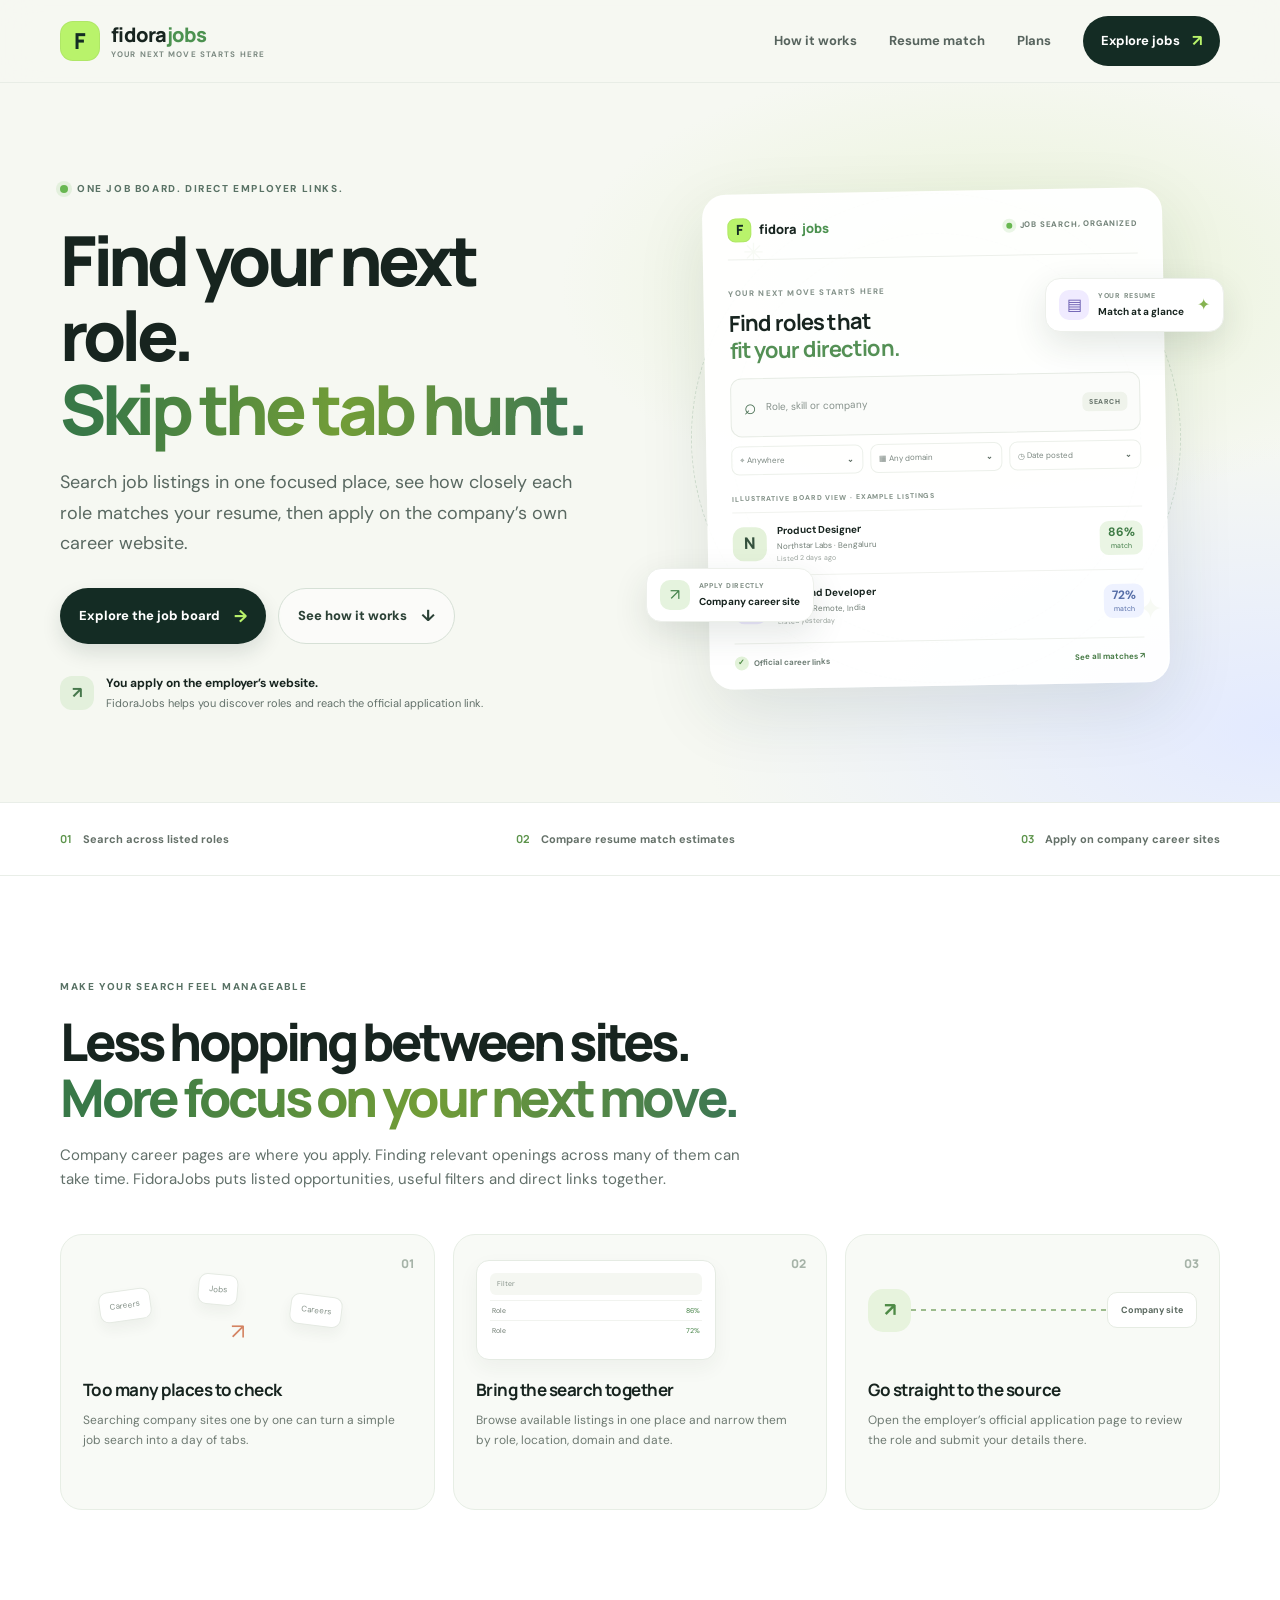
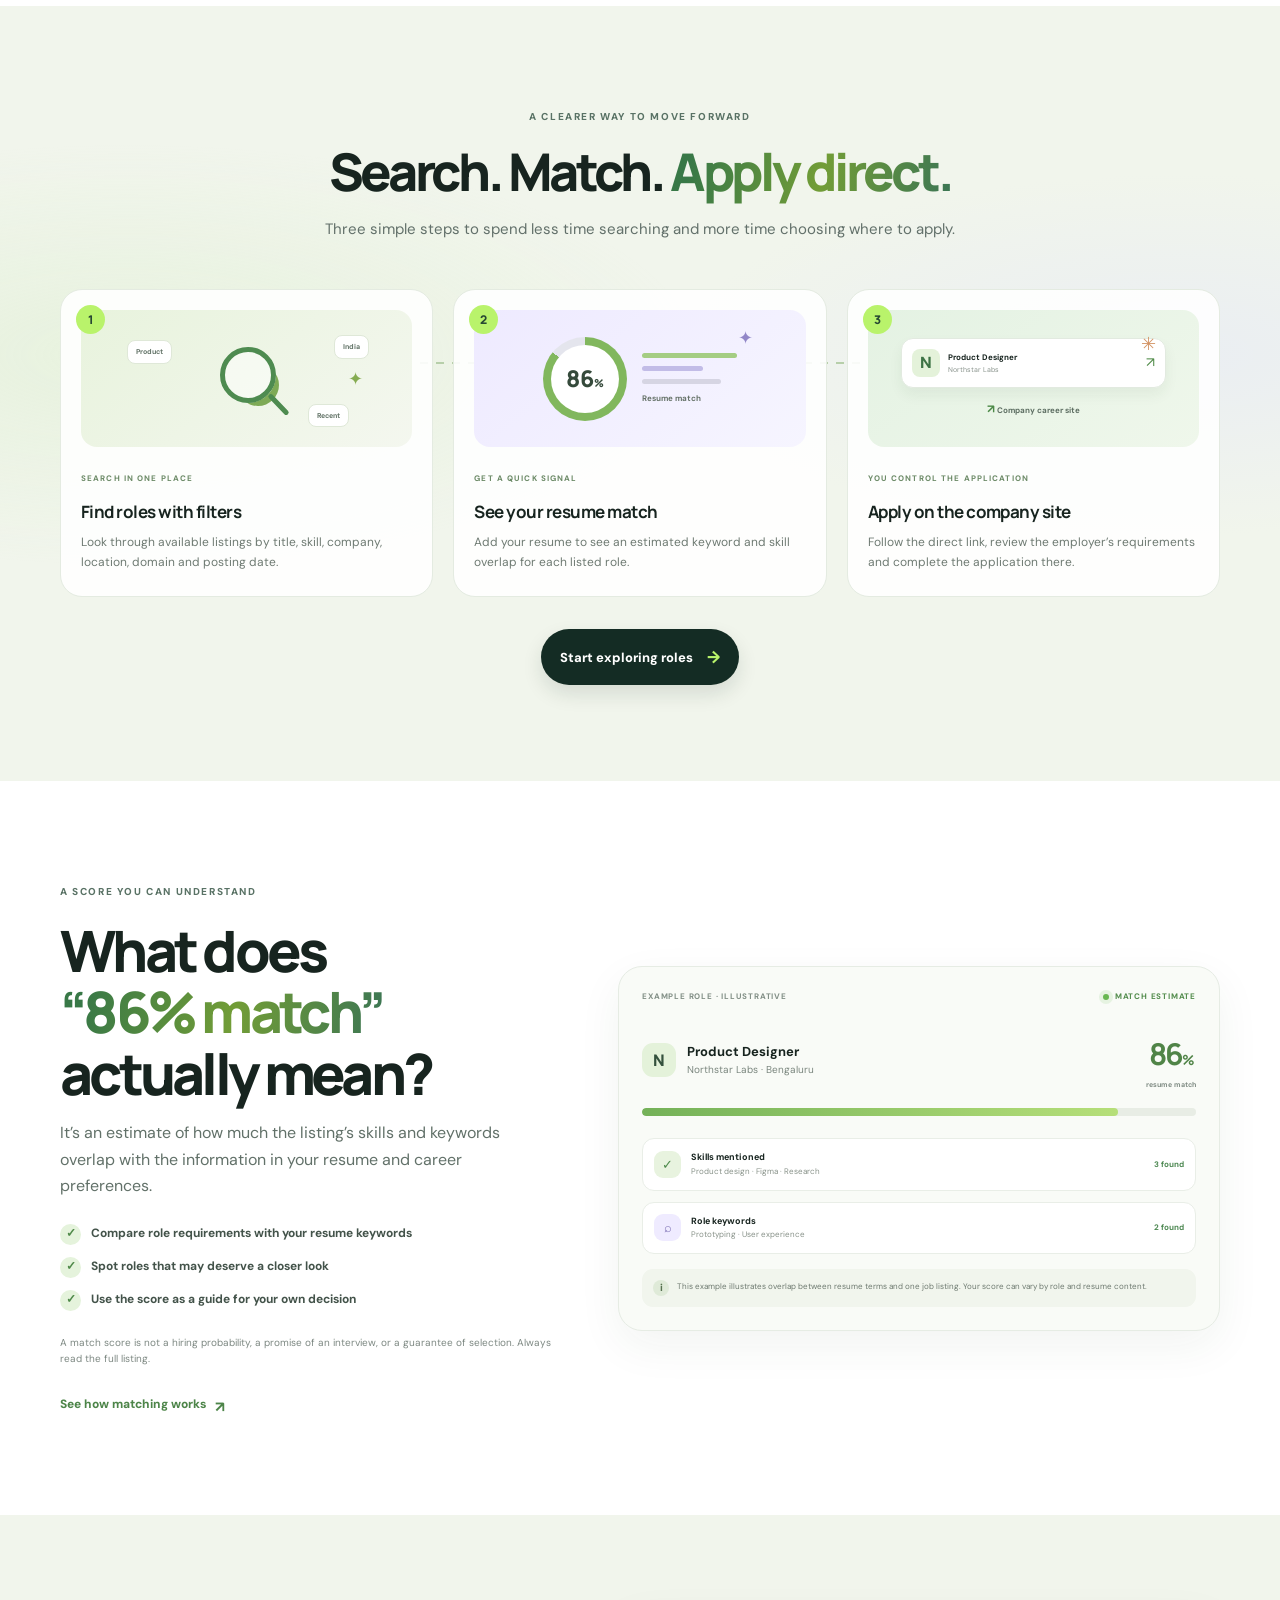
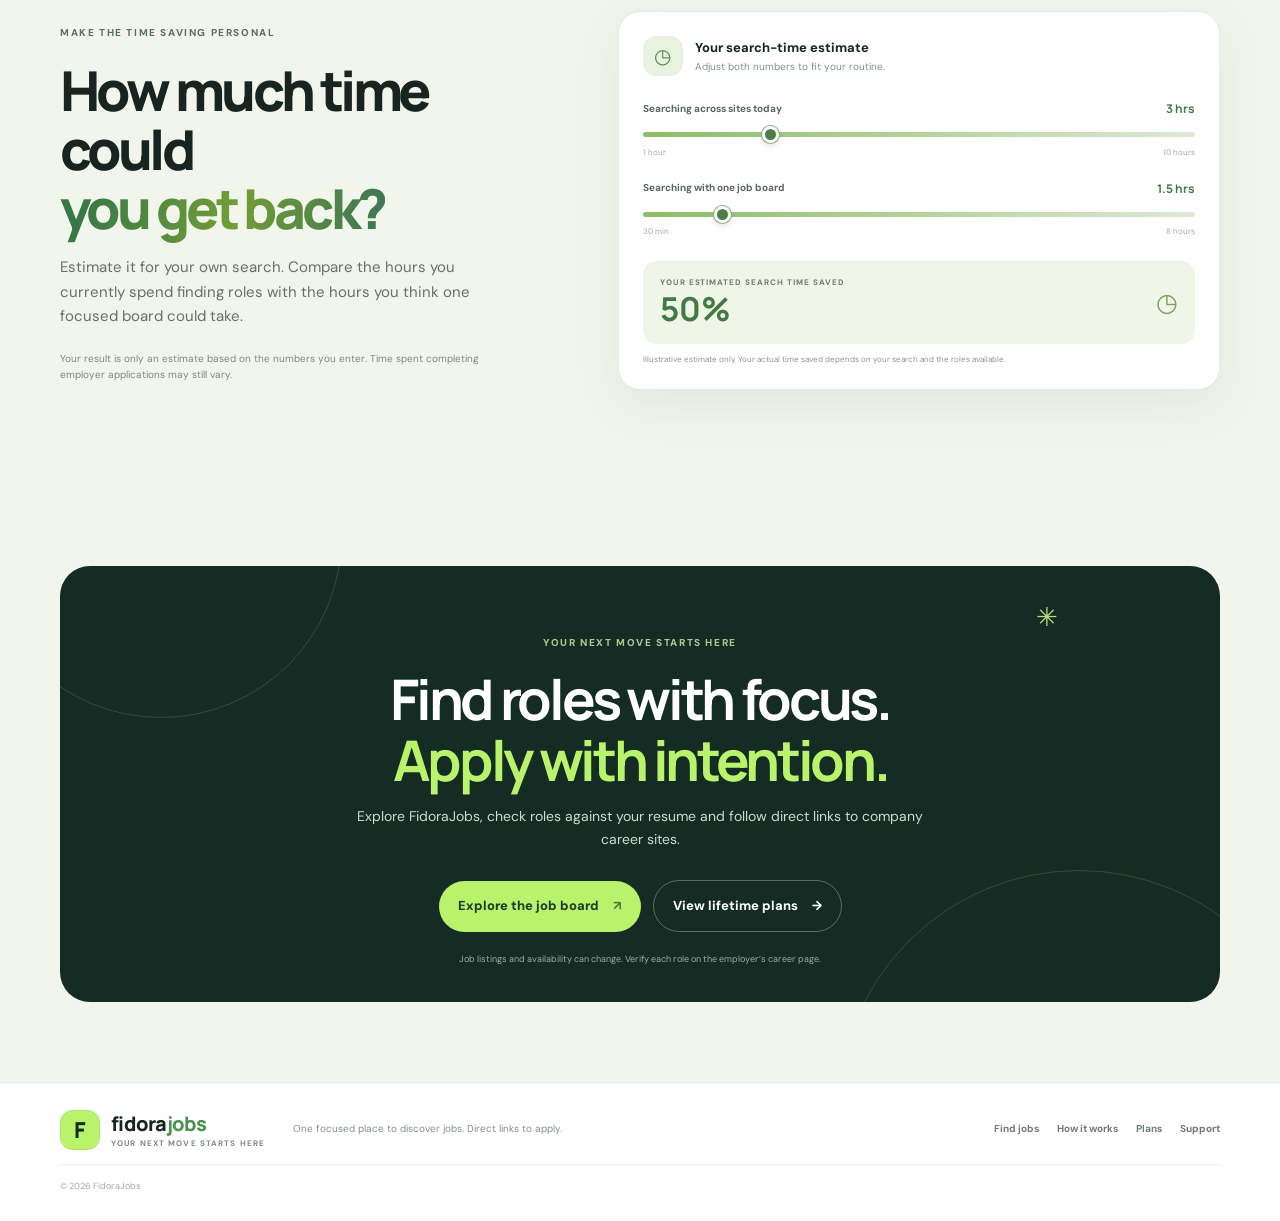
==== commit 264b02ab: "Reframe marketing site around direct job applications" ====
--- a/marketing/index.html
+++ b/marketing/index.html
@@ -1,18 +1,25 @@
 <!doctype html>
 <html lang="en">
 <head>
-<meta charset="utf-8"><meta name="viewport" content="width=device-width,initial-scale=1"><meta name="color-scheme" content="light"><meta name="theme-color" content="#f4fff8">
-<meta name="description" content="Find job opportunities in one place and apply through official company career portals with FidoraJobs.">
-<title>FidoraJobs — Find your next job</title>
+<meta charset="utf-8"><meta name="viewport" content="width=device-width,initial-scale=1"><meta name="color-scheme" content="light"><meta name="theme-color" content="#f6f8f2">
+<meta name="description" content="Find company career portal jobs in one place. Compare resume match estimates and apply directly on employer websites with FidoraJobs.">
+<title>FidoraJobs — One place to find jobs. Direct links to apply.</title>
 <link rel="preconnect" href="https://fonts.googleapis.com"><link rel="preconnect" href="https://fonts.gstatic.com" crossorigin><link href="https://fonts.googleapis.com/css2?family=DM+Sans:wght@400;500;600;700&family=Manrope:wght@400;500;600;700;800&display=swap" rel="stylesheet">
-<link rel="stylesheet" href="style.css"><link rel="canonical" href="https://jobs.fidorapath.in/"><meta property="og:type" content="website"><meta property="og:site_name" content="FidoraJobs"><meta property="og:title" content="FidoraJobs — Find your next job"><meta property="og:description" content="Explore job opportunities in one place. Apply through official company career portals."><meta property="og:url" content="https://jobs.fidorapath.in/"><meta name="twitter:card" content="summary"><link rel="icon" type="image/svg+xml" href="assets/favicon.svg">
+<link rel="stylesheet" href="style.css"><link rel="canonical" href="https://jobs.fidorapath.in/"><meta property="og:type" content="website"><meta property="og:site_name" content="FidoraJobs"><meta property="og:title" content="FidoraJobs — One place to find jobs. Direct links to apply."><meta property="og:description" content="Search job listings in one place, see resume match estimates and apply on company career portals."><meta property="og:url" content="https://jobs.fidorapath.in/"><meta name="twitter:card" content="summary"><link rel="icon" type="image/svg+xml" href="assets/favicon.svg">
 </head>
 <body>
-<header class="nav-wrap"><nav class="nav container"><a class="brand" href="index.html" aria-label="FidoraJobs home"><span class="brand-mark">F</span><span>fidora<span class="brand-green">jobs</span><small>YOUR NEXT MOVE STARTS HERE</small></span></a><button class="menu-toggle" aria-label="Open navigation" aria-expanded="false">☰</button><div class="nav-links"><a href="index.html" class="active">Home</a><a href="discover.html">Find Jobs</a><a href="features.html">How It Works</a><a href="pricing.html">Plans</a><a class="nav-cta" href="https://fidorajobs.vercel.app/" target="_blank" rel="noopener">Open Job Board <span>↗</span></a></div></nav></header>
+<header class="site-header"><nav class="nav container" aria-label="Main navigation"><a class="brand" href="index.html" aria-label="FidoraJobs home"><span class="brand-mark">F</span><span class="brand-word">fidora<span>jobs</span><small>YOUR NEXT MOVE STARTS HERE</small></span></a><button class="menu-toggle" aria-label="Open navigation" aria-expanded="false">☰</button><div class="nav-links"><a href="#how-it-works">How it works</a><a href="#match-score">Resume match</a><a href="pricing.html">Plans</a><a class="nav-cta" href="https://fidorajobs.vercel.app/" target="_blank" rel="noopener">Explore jobs <span>↗</span></a></div></nav></header>
 <main>
-<section class="simple-hero"><div class="container simple-hero-grid"><div class="simple-copy reveal"><span class="eyebrow"><span class="pulse"></span> YOUR JOB SEARCH, MADE EASIER</span><h1>Less searching.<br><span class="gradient-text animated-underline">More possibilities.</span></h1><p class="simple-lede">Find job opportunities in one place. Explore roles, check how your resume matches, and apply on the company's official career website.</p><div class="hero-actions"><a class="button button-primary button-large" href="https://fidorajobs.vercel.app/" target="_blank" rel="noopener">Find jobs now <span>→</span></a><a class="button button-quiet button-large" href="features.html">See how it works <span>↗</span></a></div><div class="simple-promise"><span class="promise-check">✓</span><span><strong>You apply directly.</strong><small>FidoraJobs helps you find the link; the employer handles the application.</small></span></div></div>
-<div class="simple-art reveal" aria-label="Illustration of the FidoraJobs job board"><div class="art-blob"></div><div class="art-spark spark-one">✳</div><div class="art-spark spark-two">✦</div><div class="jobboard-card"><div class="jobboard-top"><div class="mini-brand"><span>F</span> FidoraJobs</div><span class="online-pill"><i></i> YOUR NEXT ROLE</span></div><div class="jobboard-heading"><small>LET'S FIND YOUR FIT</small><h2>What's your next<br><span class="gradient-text">big move?</span></h2></div><div class="fake-search"><span>⌕</span> Job title, skill or company <kbd>Search</kbd></div><div class="fake-filters"><span>All domains⌄</span><span>Location⌄</span><span>Recent jobs⌄</span></div><div class="jobboard-list"><div class="mini-job"><span class="mini-company mint">T</span><div><b>Software Engineer</b><small>Technology · Example role</small></div><span class="mini-arrow">↗</span></div><div class="mini-job"><span class="mini-company lilac">D</span><div><b>Data Analyst</b><small>Analytics · Example role</small></div><span class="mini-arrow">↗</span></div><div class="mini-job"><span class="mini-company peach">B</span><div><b>Business Analyst</b><small>Business · Example role</small></div><span class="mini-arrow">↗</span></div></div><div class="jobboard-bottom"><span>✦ Find it here</span><span>Apply on company sites ↗</span></div></div><div class="floating-note note-top"><span class="note-icon">↗</span><span><b>Direct links</b><small>Official career pages</small></span></div><div class="floating-note note-bottom"><span class="note-icon note-icon-match">✓</span><span><b>Know your fit</b><small>Resume match estimate</small></span></div><p class="art-disclaimer">Illustration only · Job examples are not live vacancies</p></div></div></section>
-<section class="quick-benefits"><div class="container benefit-row"><div><span class="benefit-icon">⌕</span><span><b>Find jobs in one place</b><small>Search roles across domains</small></span></div><div><span class="benefit-icon">↗</span><span><b>Apply at the source</b><small>Open official employer links</small></span></div><div><span class="benefit-icon">✓</span><span><b>Stay organized</b><small>Use match insights and tracking</small></span></div></div></section>
-<section class="section container simple-steps"><div class="section-heading center reveal"><span class="eyebrow">THREE SIMPLE STEPS</span><h2>Your next move starts <span class="gradient-text">right here.</span></h2><p>No complicated process. Just a clearer way to search.</p></div><div class="simple-step-grid"><article class="simple-step reveal"><span class="step-bubble">01</span><div class="step-icon">⌕</div><h3>Find a role</h3><p>Search by job title, skill, domain or location.</p></article><article class="simple-step reveal"><span class="step-bubble">02</span><div class="step-icon">◎</div><h3>Check the details</h3><p>Review the job and use resume-match insights as a guide.</p></article><article class="simple-step reveal"><span class="step-bubble">03</span><div class="step-icon">↗</div><h3>Apply directly</h3><p>Continue to the employer's official career page to apply.</p></article></div><div class="simple-cta reveal"><div><span class="eyebrow">READY WHEN YOU ARE</span><h2>Your next opportunity is waiting to be found.</h2><p>Open FidoraJobs and start exploring.</p></div><a class="button button-primary button-large" href="https://fidorajobs.vercel.app/" target="_blank" rel="noopener">Explore the job board <span>→</span></a></div><p class="honest-note">FidoraJobs helps you discover and organize opportunities; it does not guarantee job availability, interviews or employment. Recent-posting filters depend on available posting-date data. Resume match scores are estimates, not hiring probabilities.</p></section>
+<section class="hero section-shell"><div class="container hero-grid"><div class="hero-copy reveal"><span class="eyebrow"><i class="pulse-dot"></i> ONE JOB BOARD. DIRECT EMPLOYER LINKS.</span><h1>Find your next role.<br><span class="text-gradient">Skip the tab hunt.</span></h1><p class="hero-lede">Search job listings in one focused place, see how closely each role matches your resume, then apply on the company’s own career website.</p><div class="button-row"><a class="button button-primary" href="https://fidorajobs.vercel.app/" target="_blank" rel="noopener">Explore the job board <span>→</span></a><a class="button button-secondary" href="#how-it-works">See how it works <span>↓</span></a></div><div class="hero-note"><span class="note-icon">↗</span><span><strong>You apply on the employer’s website.</strong><small>FidoraJobs helps you discover roles and reach the official application link.</small></span></div></div>
+<div class="board-scene reveal" aria-label="Illustrative FidoraJobs job board showing search filters, company listings, direct application links and resume match estimates"><div class="scene-orbit orbit-a"></div><div class="scene-orbit orbit-b"></div><div class="scene-star star-a">✳</div><div class="scene-star star-b">✦</div><div class="board-window"><div class="board-topbar"><div class="mini-brand"><span class="brand-mark mini-mark">F</span> fidora<span>jobs</span></div><span class="board-live"><i></i> JOB SEARCH, ORGANIZED</span></div><div class="board-intro"><span>YOUR NEXT MOVE STARTS HERE</span><b>Find roles that<br><em>fit your direction.</em></b></div><div class="board-search"><span class="search-icon">⌕</span><span>Role, skill or company</span><span class="search-key">SEARCH</span></div><div class="filter-row"><span>⌖ Anywhere <b>⌄</b></span><span>▦ Any domain <b>⌄</b></span><span>◷ Date posted <b>⌄</b></span></div><div class="sample-label">ILLUSTRATIVE BOARD VIEW · EXAMPLE LISTINGS</div><article class="mini-listing"><div class="company-mark company-green">N</div><div class="listing-copy"><strong>Product Designer</strong><span>Northstar Labs · Bengaluru</span><small>Listed 2 days ago</small></div><div class="score-chip"><b>86%</b><span>match</span></div></article><article class="mini-listing"><div class="company-mark company-lilac">A</div><div class="listing-copy"><strong>Frontend Developer</strong><span>Arcfield · Remote, India</span><small>Listed yesterday</small></div><div class="score-chip score-blue"><b>72%</b><span>match</span></div></article><div class="board-bottom"><span><i class="check-dot">✓</i> Official career links</span><span>See all matches <b>↗</b></span></div></div><div class="float-note note-resume"><span class="float-icon">▤</span><span><small>YOUR RESUME</small><b>Match at a glance</b></span><span class="float-arrow">✦</span></div><div class="float-note note-direct"><span class="float-icon direct-icon">↗</span><span><small>APPLY DIRECTLY</small><b>Company career site</b></span></div></div></div></section>
+<section class="trust-strip"><div class="container trust-items"><span><b>01</b> Search across listed roles</span><span><b>02</b> Compare resume match estimates</span><span><b>03</b> Apply on company career sites</span></div></section>
+<section class="section section-pain"><div class="container"><div class="section-heading reveal"><span class="eyebrow">MAKE YOUR SEARCH FEEL MANAGEABLE</span><h2>Less hopping between sites.<br><span class="text-gradient">More focus on your next move.</span></h2><p>Company career pages are where you apply. Finding relevant openings across many of them can take time. FidoraJobs puts listed opportunities, useful filters and direct links together.</p></div><div class="pain-grid"><article class="pain-card reveal"><span class="step-mark">01</span><div class="icon-illustration tabs-illo"><span>Careers</span><span>Jobs</span><span>Careers</span><i>↗</i></div><h3>Too many places to check</h3><p>Searching company sites one by one can turn a simple job search into a day of tabs.</p></article><article class="pain-card reveal"><span class="step-mark">02</span><div class="icon-illustration board-illo"><span class="tiny-filter">Filter</span><span class="tiny-job">Role <i>86%</i></span><span class="tiny-job">Role <i>72%</i></span></div><h3>Bring the search together</h3><p>Browse available listings in one place and narrow them by role, location, domain and date.</p></article><article class="pain-card reveal"><span class="step-mark">03</span><div class="icon-illustration link-illo"><span class="link-ring">↗</span><span class="link-path"></span><span class="link-destination">Company site</span></div><h3>Go straight to the source</h3><p>Open the employer’s official application page to review the role and submit your details there.</p></article></div></div></section>
+<section class="section section-how" id="how-it-works"><div class="container"><div class="section-heading center reveal"><span class="eyebrow">A CLEARER WAY TO MOVE FORWARD</span><h2>Search. Match. <span class="text-gradient">Apply direct.</span></h2><p>Three simple steps to spend less time searching and more time choosing where to apply.</p></div><div class="flow-line" aria-hidden="true"></div><div class="steps-grid"><article class="step-card reveal"><div class="step-number">1</div><div class="step-art art-search"><div class="art-glass"></div><span class="art-pill pill-one">Product</span><span class="art-pill pill-two">India</span><span class="art-pill pill-three">Recent</span><span class="art-spark">✦</span></div><span class="card-kicker">SEARCH IN ONE PLACE</span><h3>Find roles with filters</h3><p>Look through available listings by title, skill, company, location, domain and posting date.</p></article><article class="step-card reveal"><div class="step-number">2</div><div class="step-art art-match"><div class="match-ring-demo"><span>86<small>%</small></span></div><div class="match-lines"><i></i><i></i><i></i><b>Resume match</b></div><span class="match-spark">✦</span></div><span class="card-kicker">GET A QUICK SIGNAL</span><h3>See your resume match</h3><p>Add your resume to see an estimated keyword and skill overlap for each listed role.</p></article><article class="step-card reveal"><div class="step-number">3</div><div class="step-art art-apply"><div class="apply-card-mini"><span class="apply-logo">N</span><span><b>Product Designer</b><small>Northstar Labs</small></span><i>↗</i></div><div class="apply-destination"><span class="destination-arrow">↗</span> Company career site</div><span class="apply-spark">✳</span></div><span class="card-kicker">YOU CONTROL THE APPLICATION</span><h3>Apply on the company site</h3><p>Follow the direct link, review the employer’s requirements and complete the application there.</p></article></div><div class="center-action reveal"><a class="button button-primary" href="https://fidorajobs.vercel.app/" target="_blank" rel="noopener">Start exploring roles <span>→</span></a></div></div></section>
+<section class="section section-match" id="match-score"><div class="container match-grid"><div class="match-copy reveal"><span class="eyebrow">A SCORE YOU CAN UNDERSTAND</span><h2>What does<br><span class="text-gradient">“86% match”</span><br>actually mean?</h2><p class="match-lede">It’s an estimate of how much the listing’s skills and keywords overlap with the information in your resume and career preferences.</p><ul class="check-list"><li><i>✓</i> Compare role requirements with your resume keywords</li><li><i>✓</i> Spot roles that may deserve a closer look</li><li><i>✓</i> Use the score as a guide for your own decision</li></ul><p class="fine-print">A match score is not a hiring probability, a promise of an interview, or a guarantee of selection. Always read the full listing.</p><a class="text-link" href="features.html#resume-match">See how matching works <span>↗</span></a></div><div class="match-explainer reveal"><div class="explainer-top"><span>EXAMPLE ROLE · ILLUSTRATIVE</span><span class="tiny-status"><i></i> MATCH ESTIMATE</span></div><div class="explainer-role"><div class="company-mark company-green">N</div><div><b>Product Designer</b><small>Northstar Labs · Bengaluru</small></div><div class="large-score"><strong>86<small>%</small></strong><span>resume match</span></div></div><div class="score-meter"><span style="--meter:86%"></span></div><div class="match-breakdown"><div><span class="break-icon">✓</span><span><b>Skills mentioned</b><small>Product design · Figma · Research</small></span><strong>3 found</strong></div><div><span class="break-icon break-lilac">⌕</span><span><b>Role keywords</b><small>Prototyping · User experience</small></span><strong>2 found</strong></div></div><div class="score-note"><span>i</span><p>This example illustrates overlap between resume terms and one job listing. Your score can vary by role and resume content.</p></div></div></div></section>
+<section class="section section-time"><div class="container time-grid"><div class="time-copy reveal"><span class="eyebrow">MAKE THE TIME SAVING PERSONAL</span><h2>How much time could<br><span class="text-gradient">you get back?</span></h2><p>Estimate it for your own search. Compare the hours you currently spend finding roles with the hours you think one focused board could take.</p><div class="fine-print">Your result is only an estimate based on the numbers you enter. Time spent completing employer applications may still vary.</div></div><div class="time-calculator reveal"><div class="calculator-heading"><span class="calc-icon">◷</span><span><b>Your search-time estimate</b><small>Adjust both numbers to fit your routine.</small></span></div><label class="range-label" for="manual-hours"><span>Searching across sites today</span><b><output id="manual-output">3</output> hrs</b></label><input id="manual-hours" type="range" min="1" max="10" value="3"><div class="range-ends"><span>1 hour</span><span>10 hours</span></div><label class="range-label" for="board-hours"><span>Searching with one job board</span><b><output id="board-output">1.5</output> hrs</b></label><input id="board-hours" type="range" min="0.5" max="8" step="0.5" value="1.5"><div class="range-ends"><span>30 min</span><span>8 hours</span></div><div class="calc-result"><div><small>YOUR ESTIMATED SEARCH TIME SAVED</small><strong id="saved-percent" aria-live="polite">50%</strong></div><span class="result-clock">◷</span></div><p class="calc-disclaimer">Illustrative estimate only. Your actual time saved depends on your search and the roles available.</p></div></div></section>
+<section class="section section-final"><div class="container final-card reveal"><div class="final-spark">✳</div><span class="eyebrow">YOUR NEXT MOVE STARTS HERE</span><h2>Find roles with focus.<br><span>Apply with intention.</span></h2><p>Explore FidoraJobs, check roles against your resume and follow direct links to company career sites.</p><div class="button-row center-actions"><a class="button button-light" href="https://fidorajobs.vercel.app/" target="_blank" rel="noopener">Explore the job board <span>↗</span></a><a class="button button-outline-light" href="pricing.html">View lifetime plans <span>→</span></a></div><small class="final-footnote">Job listings and availability can change. Verify each role on the employer’s career page.</small></div></section>
 </main>
-<footer class="footer"><div class="container footer-main"><a class="brand" href="index.html"><span class="brand-mark">F</span><span>fidora<span class="brand-green">jobs</span><small>YOUR NEXT MOVE STARTS HERE</small></span></a><p>Find opportunities. Apply with confidence.</p><div class="footer-links"><a href="discover.html">Find Jobs</a><a href="features.html">How It Works</a><a href="pricing.html">Plans</a><a href="mailto:support@fidorapath.in">Support</a><a href="https://fidorajobs.vercel.app/" target="_blank" rel="noopener">Open Job Board ↗</a></div></div><div class="container footer-bottom"><span>© <span data-year></span> FidoraJobs.</span><span>Hiring decisions are made by employers.</span></div></footer><script src="script.js"></script></body></html>+<footer class="site-footer"><div class="container footer-row"><a class="brand footer-brand" href="index.html"><span class="brand-mark">F</span><span class="brand-word">fidora<span>jobs</span><small>YOUR NEXT MOVE STARTS HERE</small></span></a><p>One focused place to discover jobs. Direct links to apply.</p><div class="footer-links"><a href="discover.html">Find jobs</a><a href="features.html">How it works</a><a href="pricing.html">Plans</a><a href="mailto:support@fidorapath.in">Support</a></div><small class="copyright">© <span data-year></span> FidoraJobs</small></div></footer>
+<script src="script.js" defer></script>
+</body></html>
+
--- a/marketing/style.css
+++ b/marketing/style.css
@@ -1,11 +1,8 @@
-:root{--ink:#152a21;--muted:#66766d;--green:#147a50;--bright:#baf36c;--mint:#e9f8ef;--line:#e4eee7;--white:#fff;--soft:#f5fbf6;--font:'DM Sans',sans-serif;--display:'Manrope',sans-serif}*{box-sizing:border-box}html{scroll-behavior:smooth;scroll-padding-top:90px}body{margin:0;color:var(--ink);font-family:var(--font);background:#fff;line-height:1.6;overflow-x:hidden}a{color:inherit;text-decoration:none}button{font:inherit}.container{width:min(1160px,calc(100% - 48px));margin-inline:auto}.nav-wrap{position:sticky;top:0;z-index:50;background:rgba(255,255,255,.88);backdrop-filter:blur(18px);border-bottom:1px solid rgba(228,238,231,.8)}.nav{height:82px;display:flex;align-items:center;justify-content:space-between;gap:24px}.brand{display:flex;align-items:center;gap:10px;font:800 20px var(--display);letter-spacing:-1px;line-height:1}.brand-mark{display:grid;place-items:center;width:39px;height:39px;border-radius:13px;background:var(--ink);color:var(--bright);font-size:23px}.brand-green{color:var(--green)}.brand small{display:block;margin-top:6px;font:700 8px var(--font);letter-spacing:1.5px;color:#84938a}.nav-links{display:flex;align-items:center;gap:28px;font-size:13px;font-weight:700;color:#5b6d62}.nav-links>a:not(.nav-cta):hover,.nav-links .active{color:var(--green)}.nav-cta{background:var(--ink);color:white;padding:12px 17px;border-radius:12px}.nav-cta span{color:var(--bright);margin-left:8px}.menu-toggle{display:none;border:0;background:var(--mint);border-radius:10px;padding:10px 13px}.hero{min-height:660px;display:grid;grid-template-columns:1fr 1.02fr;align-items:center;gap:42px;padding-top:65px;padding-bottom:80px}.eyebrow{display:inline-flex;align-items:center;gap:9px;font-size:10px;font-weight:800;letter-spacing:1.5px;color:var(--green);text-transform:uppercase}.pulse{width:8px;height:8px;border-radius:50%;background:#64c987;box-shadow:0 0 0 5px #e3f8e9;animation:pulse 2s infinite}h1,h2,h3,p{margin-top:0}h1,h2,h3{font-family:var(--display);letter-spacing:-1.7px;line-height:1.12}h1{font-size:clamp(44px,5.3vw,68px);margin:24px 0 22px;font-weight:800;max-width:630px}h2{font-size:clamp(32px,4vw,47px);font-weight:800;margin:17px 0}.gradient-text{background:linear-gradient(100deg,#16774f,#53ad70 50%,#7cbd45);-webkit-background-clip:text;background-clip:text;color:transparent}.hero-lede{font-size:16px;line-height:1.85;color:var(--muted);max-width:525px}.hero-actions{display:flex;flex-wrap:wrap;gap:12px;margin:28px 0}.button{display:inline-flex;align-items:center;justify-content:center;gap:14px;padding:14px 20px;border-radius:13px;font-weight:800;font-size:13px;transition:transform .25s,box-shadow .25s,background .25s;border:1px solid transparent}.button:hover{transform:translateY(-3px);box-shadow:0 12px 24px #12332118}.button-primary{background:var(--green);color:#fff}.button-primary span{font-size:18px;color:var(--bright)}.button-quiet{border-color:var(--line);color:var(--ink)}.play{display:grid;place-items:center;width:24px;height:24px;background:var(--mint);border-radius:50%;color:var(--green)}.button-dark{background:var(--ink);color:#fff;margin-top:15px}.button-white{background:white;color:var(--ink);margin-top:17px}.trust-row{display:flex;align-items:center;gap:12px;margin-top:35px}.avatar-stack{display:flex;padding-left:2px}.avatar-stack span{display:grid;place-items:center;margin-left:-3px;width:31px;height:31px;border-radius:50%;border:2px solid white;background:#d8f2e1;color:#246c49;font-size:11px;font-weight:800}.avatar-stack span:nth-child(2){background:#e6ddff;color:#674bb2}.avatar-stack span:nth-child(3){background:#ffe5d6;color:#b56736}.trust-row strong,.trust-row small{display:block}.trust-row strong{font-size:11px}.trust-row small{font-size:10px;color:var(--muted);margin-top:3px}.hero-visual{position:relative;min-width:0;padding:28px 10px}.dashboard-window{position:relative;z-index:2;background:white;border:1px solid #e5eee7;border-radius:23px;box-shadow:0 28px 80px #20483216;overflow:hidden;transform:rotate(1deg);animation:float 7s ease-in-out infinite}.window-top{height:50px;display:flex;align-items:center;justify-content:space-between;padding:0 18px;border-bottom:1px solid #edf2ee;color:#8b9990;font-size:10px}.window-dots{color:#d4e4d8;letter-spacing:2px}.window-avatar{display:grid;place-items:center;width:27px;height:27px;border-radius:9px;background:var(--ink);color:var(--bright);font-weight:800}.mock-body{padding:24px}.mock-welcome{display:flex;justify-content:space-between;align-items:center}.mock-welcome small{font-size:8px;letter-spacing:1.2px;color:var(--green);font-weight:800}.mock-welcome h3{font-size:18px;margin:7px 0}.mock-welcome p{font-size:11px;color:var(--muted);margin:0}.mock-sun{font-size:34px;color:#76c77b;animation:spin 16s linear infinite}.mock-stats{display:grid;grid-template-columns:1fr 1fr;gap:11px;margin:22px 0}.mock-stats>div{border:1px solid #e9f0eb;border-radius:12px;padding:14px;display:grid;gap:5px}.mock-stats span{color:var(--green);font-size:18px}.mock-stats small{font-size:10px;color:var(--muted)}.mock-stats b{font-size:12px}.mock-label{display:flex;justify-content:space-between;font-size:9px;font-weight:800;letter-spacing:.8px;margin:20px 0 9px}.mock-label span{color:var(--green);letter-spacing:0}.mock-job{display:flex;align-items:center;gap:11px;padding:11px 0;border-bottom:1px solid #eff4f0}.company-icon{display:grid;place-items:center;width:34px;height:34px;border-radius:10px;font-weight:800}.purple{background:#eee7ff;color:#7858c7}.orange{background:#fff0e1;color:#cb8140}.blue{background:#e3f1ff;color:#3e81b8}.job-info{flex:1}.job-info b,.job-info small{display:block}.job-info b{font-size:11px}.job-info small{font-size:9px;color:var(--muted);margin-top:2px}.tag{background:#e7f8ec;color:#21814e;border-radius:7px;padding:4px 7px;font-size:8px;font-weight:800}.mock-foot{display:flex;justify-content:space-between;align-items:center;padding-top:15px;color:var(--green);font-size:10px;font-weight:700}.orb{position:absolute;border-radius:50%;filter:blur(1px)}.orb-one{width:260px;height:260px;background:radial-gradient(circle at 30% 30%,#d9f9bc,#edf9e9 65%,transparent);top:-22px;right:-20px}.orb-two{width:190px;height:190px;background:radial-gradient(circle,#d7f6e4,transparent 70%);bottom:0;left:-25px}.float-chip{position:absolute;z-index:3;display:flex;align-items:center;gap:10px;padding:12px 15px;border:1px solid #e4eee7;border-radius:15px;background:#ffffffed;box-shadow:0 14px 40px #1a3e2a17;animation:float 5s ease-in-out infinite}.float-chip b,.float-chip small{display:block}.float-chip b{font-size:10px}.float-chip small{font-size:9px;color:var(--muted);margin-top:2px}.chip-fresh{top:12px;left:-18px}.chip-match{right:-12px;bottom:54px;animation-delay:-2s}.chip-icon,.match-ring{display:grid;place-items:center;width:33px;height:33px;border-radius:10px;background:var(--mint);color:var(--green);font-weight:800}.match-ring{border-radius:50%;border:2px solid #a6e6b8}.hero-note{position:relative;z-index:2;text-align:center;color:#95a49a;font-size:9px;margin-top:17px}.ticker{overflow:hidden;background:var(--ink);color:#d8e9dc;padding:17px 0}.ticker-track{display:flex;justify-content:space-around;gap:40px;white-space:nowrap;animation:marquee 28s linear infinite;font-size:10px;font-weight:800;letter-spacing:1.3px}.ticker-track span{flex-shrink:0}.section{padding-top:105px;padding-bottom:105px}.section-heading{max-width:680px;margin:0 auto 44px}.center{text-align:center}.section-heading p{color:var(--muted);font-size:14px;max-width:520px;margin:0 auto}.value-grid{display:grid;grid-template-columns:repeat(3,1fr);gap:18px}.value-card{padding:28px 25px;border:1px solid var(--line);border-radius:20px;background:#fff;transition:transform .3s,box-shadow .3s}.value-card:hover{transform:translateY(-7px);box-shadow:0 22px 55px #1b4a3012}.icon-box{display:grid;place-items:center;width:48px;height:48px;border-radius:15px;font-size:23px;margin-bottom:24px}.mint{background:#e5f8eb;color:#20824e}.lilac{background:#f0eaff;color:#785cc4}.peach{background:#fff0e2;color:#c77b3b}.card-kicker{display:block;color:#87978c;font-size:9px;font-weight:800;letter-spacing:1px}.value-card h3{font-size:21px;margin:13px 0}.value-card p{font-size:13px;color:var(--muted);line-height:1.8;min-height:91px}.text-link{color:var(--green);font-size:12px;font-weight:800}.soft-section{background:var(--soft);border-block:1px solid #edf5ef}.split{display:grid;grid-template-columns:1fr 1fr;gap:80px;align-items:center}.split-copy>p{color:var(--muted);font-size:14px;line-height:1.9;max-width:490px}.check-list{list-style:none;padding:0;margin:25px 0}.check-list li{display:flex;gap:12px;align-items:center;margin:14px 0;font-size:12px;font-weight:600}.check-list li span{display:grid;place-items:center;width:22px;height:22px;border-radius:50%;background:#dcf5e4;color:var(--green);font-weight:800}.feature-preview{background:white;border:1px solid var(--line);border-radius:22px;padding:24px;box-shadow:0 25px 60px #21482e0b}.preview-top{display:flex;justify-content:space-between;align-items:center;font-size:9px;font-weight:800;letter-spacing:1px;color:#849389;padding-bottom:19px;border-bottom:1px solid #eef3ef}.preview-dot{display:inline-block;width:7px;height:7px;border-radius:50%;background:#60c881;margin-right:8px}.preview-menu{letter-spacing:3px}.progress-row{display:flex;justify-content:space-between;align-items:center;padding:22px 0}.progress-row small{font-size:9px;letter-spacing:1px;color:var(--green);font-weight:800}.progress-row h3{font-size:22px;margin:7px 0 0}.progress-circle{width:62px;height:62px;border-radius:50%;display:grid;place-items:center;border:6px solid #dff5e5;color:var(--green);font-size:23px;outline:2px solid #9bdfad;outline-offset:3px}.timeline{display:grid;gap:0}.timeline-item{display:flex;align-items:center;gap:12px;padding:15px 0;border-top:1px solid #eef3ef}.timeline-icon{display:grid;place-items:center;width:37px;height:37px;border-radius:11px;font-size:17px}.timeline-icon.green{background:#e5f8eb;color:#21804e}.timeline-icon.purple{background:#f0eaff;color:#7959c6}.timeline-icon.orange{background:#fff0e2;color:#c77b3b}.timeline-item>div{flex:1}.timeline-item b,.timeline-item small{display:block}.timeline-item b{font-size:11px}.timeline-item small{font-size:9px;color:var(--muted);margin-top:3px}.done{font-size:8px;font-weight:800;color:var(--green);background:#e9f8ed;padding:5px 7px;border-radius:6px}.preview-tip{display:flex;gap:11px;align-items:center;background:#f2faf4;padding:14px;border-radius:12px;margin-top:18px;color:var(--green)}.preview-tip span b,.preview-tip span small{display:block}.preview-tip b{font-size:10px}.preview-tip small{font-size:9px;color:var(--muted);margin-top:2px}.steps-grid{display:grid;grid-template-columns:1fr 30px 1fr 30px 1fr;align-items:start;gap:14px}.step{padding:20px 5px}.step-number{font-size:10px;color:#94a49a;font-weight:800;letter-spacing:1px}.step-icon{display:grid;place-items:center;width:53px;height:53px;border-radius:17px;background:var(--mint);color:var(--green);font-size:27px;margin:16px 0}.step h3{font-size:21px;margin:0 0 10px}.step p{font-size:12px;color:var(--muted);line-height:1.8}.step-connector{padding-top:67px;color:#82bd91;font-size:24px;text-align:center}.lifetime-band{background:var(--ink);color:white;overflow:hidden}.lifetime-inner{min-height:340px;padding-top:65px;padding-bottom:65px;display:flex;align-items:center;justify-content:space-between;gap:40px;position:relative}.light-eyebrow{color:var(--bright)}.lifetime-inner h2{font-size:clamp(30px,4vw,45px)}.lifetime-inner h2 span{color:var(--bright)}.lifetime-inner p{color:#b8c9be;font-size:13px}.lifetime-price{position:relative;z-index:2;min-width:260px;padding:24px;border:1px solid #476153;border-radius:20px;background:#1b382b}.lifetime-price small,.lifetime-price strong,.lifetime-price>span{display:block}.lifetime-price small{font-size:10px;color:#b9cbbf}.lifetime-price strong{font:800 64px var(--display);color:var(--bright);letter-spacing:-4px;line-height:1.25}.lifetime-price>span{font-size:10px;color:#c6d5cb}.sparkle{position:absolute;color:#2e5941;font-size:80px}.sparkle-a{top:-10px;right:260px}.sparkle-b{bottom:-45px;right:30px;font-size:150px}.final-cta{display:grid;grid-template-columns:160px 1fr;gap:38px;align-items:center;padding:45px;border:1px solid var(--line);border-radius:24px;background:linear-gradient(120deg,#f3fbf5,#fff)}.final-cta h2{font-size:clamp(30px,3.5vw,42px)}.final-cta p{font-size:13px;color:var(--muted)}.final-circle{position:relative;display:grid;place-items:center;width:125px;height:125px;border-radius:42px;background:var(--ink);color:var(--bright);font:800 64px var(--display);transform:rotate(-8deg)}.final-circle span{position:absolute;right:-8px;top:-8px;font-size:28px;color:var(--green);animation:spin 12s linear infinite}.footer{background:#f8fbf8;border-top:1px solid var(--line)}.footer-main{padding-top:38px;padding-bottom:30px;display:grid;grid-template-columns:1fr 1fr auto;gap:25px;align-items:center}.footer-main>p{font-size:11px;color:var(--muted);max-width:240px;margin:0}.footer-links{display:flex;flex-wrap:wrap;gap:18px;font-size:10px;font-weight:700;color:#66766d}.footer-links a:hover{color:var(--green)}.footer-bottom{display:flex;justify-content:space-between;gap:20px;border-top:1px solid var(--line);padding:17px 0 22px;font-size:9px;color:#87958c}.footer-bottom span:last-child{max-width:610px;text-align:right}.page-hero{padding:82px 0 70px;background:radial-gradient(ellipse at 80% 20%,#e0f7e6 0,transparent 45%),linear-gradient(#f9fdf9,#fff)}.page-hero h1{font-size:clamp(40px,5vw,58px);max-width:850px}.page-hero p{font-size:15px;color:var(--muted);max-width:680px;line-height:1.9}.page-hero .button{margin-top:10px}.page-content{padding:65px 0 100px}.page-grid{display:grid;grid-template-columns:repeat(3,1fr);gap:18px}.detail-card{border:1px solid var(--line);border-radius:20px;padding:25px;background:#fff;transition:transform .25s}.detail-card:hover{transform:translateY(-5px)}.detail-card h3{font-size:21px;margin:17px 0 9px}.detail-card p{font-size:13px;color:var(--muted);line-height:1.85}.mock-panel{margin-top:30px;padding:28px;border:1px solid var(--line);border-radius:20px;background:var(--soft)}.mock-panel h3{font-size:24px}.mock-panel p{color:var(--muted);font-size:13px}.job-sample{display:grid;grid-template-columns:1fr auto;gap:20px;align-items:center;background:#fff;border:1px solid var(--line);border-radius:14px;padding:18px;margin:12px 0}.job-sample h4{margin:0;font-size:14px}.job-sample p{margin:5px 0 0;font-size:11px}.sample-label{font-size:9px;font-weight:800;color:var(--green);background:#e8f8ec;padding:7px 9px;border-radius:7px}.pricing-grid{display:grid;grid-template-columns:repeat(3,1fr);gap:17px;align-items:stretch}.plan{border:1px solid var(--line);border-radius:22px;padding:27px;background:white;position:relative;display:flex;flex-direction:column}.plan.featured{border:2px solid #59a971;box-shadow:0 20px 55px #2c85431b;transform:translateY(-8px)}.plan-ribbon{position:absolute;top:-13px;left:50%;transform:translateX(-50%);background:var(--green);color:white;border-radius:30px;padding:5px 14px;font-size:9px;font-weight:800;white-space:nowrap}.plan-name{font-size:10px;font-weight:800;letter-spacing:1.4px;color:var(--green)}.plan h3{font-size:24px;margin:12px 0}.plan-price{font:800 44px var(--display);letter-spacing:-2px}.plan-price small{font:600 11px var(--font);letter-spacing:0;color:var(--muted)}.plan-total{font-size:11px;color:var(--muted);margin-top:4px}.plan ul{padding:0;list-style:none;margin:24px 0;flex:1}.plan li{font-size:12px;margin:12px 0;color:#506359}.plan li:before{content:'✓';color:var(--green);font-weight:800;margin-right:9px}.plan .button{width:100%;margin-top:12px}.plan-note{font-size:10px;color:var(--muted);text-align:center;margin-top:27px}.faq{max-width:780px;margin:65px auto 0}.faq h2{text-align:center;margin-bottom:25px}.faq details{border-bottom:1px solid var(--line);padding:18px 0}.faq summary{font-weight:800;font-size:13px;cursor:pointer}.faq details p{font-size:12px;color:var(--muted);margin:12px 0 0}.reveal{opacity:0;transform:translateY(18px);transition:opacity .7s ease,transform .7s cubic-bezier(.2,.7,.2,1)}.reveal.visible{opacity:1;transform:translateY(0)}@keyframes pulse{50%{box-shadow:0 0 0 9px #e3f8e900}}@keyframes float{0%,100%{transform:translateY(0) rotate(1deg)}50%{transform:translateY(-9px) rotate(1deg)}}@keyframes spin{to{transform:rotate(360deg)}}@keyframes marquee{to{transform:translateX(-50%)}}@media(max-width:900px){.nav-links{gap:15px}.nav-links>a{font-size:11px}.hero{gap:20px}.split{gap:35px}.footer-main{grid-template-columns:1fr 1fr}.footer-links{grid-column:1/-1}.page-grid{grid-template-columns:repeat(2,1fr)}}@media(max-width:700px){.container{width:min(100% - 34px,540px)}.nav{height:70px}.menu-toggle{display:block}.nav-links{display:none;position:absolute;top:70px;left:0;right:0;padding:18px 22px 24px;background:#fff;border-bottom:1px solid var(--line);box-shadow:0 18px 30px #1a402b0b;flex-direction:column;align-items:stretch;gap:0}.nav-links.open{display:flex}.nav-links>a{padding:13px 4px;font-size:13px}.nav-links .nav-cta{text-align:center;margin-top:9px;padding:13px}.hero{grid-template-columns:1fr;padding-top:50px;padding-bottom:55px;gap:28px}.hero-copy{order:0}.hero-visual{order:1;padding:25px 9px 15px}.hero h1{font-size:clamp(43px,12vw,60px)}.hero-lede{font-size:14px}.chip-fresh{left:-3px}.chip-match{right:-2px;bottom:28px}.mock-body{padding:17px}.window-top{padding:0 12px}.section{padding-top:70px;padding-bottom:70px}.value-grid,.page-grid{grid-template-columns:1fr}.value-card p{min-height:0}.split{grid-template-columns:1fr;gap:35px}.steps-grid{grid-template-columns:1fr;gap:0}.step{display:grid;grid-template-columns:55px 1fr;column-gap:15px;padding:16px 0}.step-number{grid-column:1;grid-row:1/4}.step-icon{grid-column:2;grid-row:1;margin:0 0 12px;width:45px;height:45px}.step h3,.step p{grid-column:2}.step h3{margin-bottom:6px}.step p{margin:0}.step-connector{display:none}.lifetime-inner{display:block;padding-top:54px;padding-bottom:54px}.lifetime-price{margin-top:25px;max-width:340px}.sparkle-a{right:5px;top:5px}.final-cta{grid-template-columns:1fr;padding:28px;gap:25px}.final-circle{width:88px;height:88px;font-size:46px;border-radius:30px}.footer-main{grid-template-columns:1fr;gap:15px}.footer-links{grid-column:auto;gap:14px}.footer-bottom{display:block;line-height:1.8}.footer-bottom span{display:block}.footer-bottom span:last-child{text-align:left;margin-top:8px}.page-hero{padding:58px 0 45px}.page-hero h1{font-size:clamp(39px,10vw,54px)}.page-content{padding:42px 0 70px}.pricing-grid{grid-template-columns:1fr;gap:24px}.plan.featured{transform:none;margin-top:8px}.job-sample{grid-template-columns:1fr;gap:10px}.job-sample .sample-label{justify-self:start}.mock-panel{padding:18px}}@media(prefers-reduced-motion:reduce){*,*:before,*:after{animation-duration:.01ms!important;animation-iteration-count:1!important;scroll-behavior:auto!important;transition-duration:.01ms!important}.reveal{opacity:1;transform:none}}
-/* Professionally framed portal feature visuals */
-.portal-shot-card{background:#fff;border:1px solid #dceee2;border-radius:24px;overflow:hidden;box-shadow:0 22px 55px #174b3210;margin:34px 0 48px;transition:transform .25s,box-shadow .25s}.portal-shot-card:hover{transform:translateY(-3px);box-shadow:0 28px 65px #174b3218}.portal-shot{display:block;width:100%;height:auto;aspect-ratio:12/7;object-fit:contain;background:#f3fbf5}.shot-caption{padding:20px 25px 23px;border-top:1px solid #e5f1e8}.shot-caption span{display:block;color:#147a50;font-size:10px;font-weight:800;letter-spacing:1.3px;margin-bottom:7px}.shot-caption strong{display:block;font:800 20px var(--display);letter-spacing:-.5px;color:#152a21}.shot-caption p{font-size:13px;color:#66766d;margin:7px 0 0}.page-content .portal-shot-card{margin-bottom:30px}.hero-visual .portal-shot-card{margin-top:24px}.hero-visual .portal-shot{aspect-ratio:12/7}@media(max-width:760px){.portal-shot-card{border-radius:16px;margin:24px 0 34px}.shot-caption{padding:16px}.shot-caption strong{font-size:17px}.shot-caption p{font-size:12px}}
-
-/* Accessibility and production polish */
-:focus-visible{outline:3px solid #59a96f;outline-offset:3px;border-radius:4px}
-.menu-toggle{cursor:pointer;min-width:44px;min-height:44px}
-.nav-links a{transition:color .2s ease,background .2s ease}
-img{max-width:100%;height:auto}
-@media(prefers-reduced-motion:reduce){html{scroll-behavior:auto}*,*::before,*::after{animation-duration:.01ms!important;animation-iteration-count:1!important;transition-duration:.01ms!important;scroll-behavior:auto!important}}
-@media(max-width:520px){.container{width:min(100% - 32px,1160px)}.hero{padding-top:36px;padding-bottom:48px}.hero-actions .button{width:100%}.pricing-grid{gap:16px}.plan{padding:22px}.footer-bottom{gap:8px;flex-direction:column}}
+:root{--ink:#17241f;--muted:#62706a;--soft:#f6f8f2;--paper:#fff;--line:#e5ebe4;--green:#b9f36b;--green-deep:#346a3e;--green-dark:#142c24;--blue:#dfe9ff;--lilac:#e9e3ff;--peach:#ffe7d7;--shadow:0 24px 70px rgba(30,56,43,.11);--round:28px;--font-body:'DM Sans',sans-serif;--font-head:'Manrope',sans-serif}
+*{box-sizing:border-box}html{scroll-behavior:smooth;scroll-padding-top:90px}body{margin:0;background:var(--soft);color:var(--ink);font-family:var(--font-body);font-size:16px;line-height:1.65;-webkit-font-smoothing:antialiased}a{color:inherit;text-decoration:none}button,input{font:inherit}.container{width:min(1160px,calc(100% - 48px));margin-inline:auto}.site-header{position:sticky;top:0;z-index:20;background:rgba(246,248,242,.88);backdrop-filter:blur(18px);border-bottom:1px solid rgba(229,235,228,.8)}.nav{min-height:82px;display:flex;align-items:center;justify-content:space-between;gap:30px}.brand{display:flex;align-items:center;gap:11px;font-family:var(--font-head);font-weight:800;letter-spacing:-.045em}.brand-mark{display:grid;place-items:center;width:40px;height:40px;background:var(--green);border-radius:13px;font-size:22px;color:var(--green-dark);box-shadow:inset 0 0 0 1px rgba(20,44,36,.06)}.brand-word{font-size:20px;line-height:1.05}.brand-word>span,.mini-brand>span:last-child{color:#4c9250}.brand-word small{display:block;margin-top:5px;font-family:var(--font-body);font-size:8px;letter-spacing:.14em;color:#7c8a82;font-weight:700}.nav-links{display:flex;align-items:center;gap:32px;font-size:13px;font-weight:700;color:#57645e}.nav-links>a:not(.nav-cta):hover,.footer-links a:hover{color:var(--green-deep)}.nav-cta{display:inline-flex;gap:12px;align-items:center;background:var(--green-dark);color:#fff;padding:12px 18px;border-radius:100px;transition:transform .2s,background .2s}.nav-cta:hover{transform:translateY(-2px);background:#24543d}.nav-cta span{color:var(--green);font-size:16px}.menu-toggle{display:none;border:0;background:transparent;font-size:25px;color:var(--ink);cursor:pointer}.hero{position:relative;overflow:hidden;padding:74px 0 82px;background:radial-gradient(ellipse at 78% 28%,#e8f2d5 0,transparent 31%),radial-gradient(ellipse at 100% 90%,#e3eaff 0,transparent 32%)}.hero-grid{display:grid;grid-template-columns:1fr 1.03fr;gap:42px;align-items:center}.hero-copy{padding:18px 0 8px}.eyebrow{display:inline-flex;align-items:center;gap:9px;font-size:10px;font-weight:800;letter-spacing:.16em;color:#597265}.pulse-dot,.board-live i,.tiny-status i{width:8px;height:8px;border-radius:100%;background:#68b751;box-shadow:0 0 0 4px rgba(104,183,81,.13);animation:pulse 2s infinite}.hero h1,.section-heading h2,.match-copy h2,.time-copy h2,.page-hero h1{font-family:var(--font-head);font-size:clamp(42px,5.5vw,69px);line-height:1.08;letter-spacing:-.065em;margin:22px 0 20px;font-weight:800}.text-gradient{background:linear-gradient(100deg,#387847 8%,#729d37 54%,#3b7554);-webkit-background-clip:text;background-clip:text;color:transparent}.hero-lede{font-size:18px;line-height:1.7;color:#596861;max-width:530px}.button-row{display:flex;align-items:center;gap:12px;flex-wrap:wrap;margin-top:29px}.button{min-height:51px;padding:14px 19px;border-radius:100px;display:inline-flex;align-items:center;justify-content:center;gap:14px;font-size:13px;font-weight:800;transition:transform .2s,box-shadow .2s,background .2s}.button:hover{transform:translateY(-3px)}.button-primary{background:var(--green-dark);color:#fff;box-shadow:0 9px 20px rgba(20,44,36,.12)}.button-primary span{color:var(--green);font-size:17px}.button-primary:hover{background:#27523e;box-shadow:0 14px 27px rgba(20,44,36,.19)}.button-secondary{color:#2b4136;border:1px solid #d6e0d6;background:rgba(255,255,255,.55)}.button-secondary span{font-size:16px}.hero-note{display:flex;align-items:center;gap:12px;margin-top:30px;max-width:440px}.note-icon{width:34px;height:34px;border-radius:12px;display:grid;place-items:center;color:#47784c;background:#e3f0dc;font-weight:800}.hero-note strong,.hero-note small{display:block}.hero-note strong{font-size:12px}.hero-note small{font-size:11px;line-height:1.45;color:var(--muted);margin-top:2px}.board-scene{position:relative;min-height:520px;display:grid;place-items:center}.scene-orbit{position:absolute;border:1px dashed rgba(73,128,86,.2);border-radius:50%;animation:spin 28s linear infinite}.orbit-a{width:490px;height:490px}.orbit-b{width:410px;height:410px;animation-direction:reverse;animation-duration:36s}.scene-star{position:absolute;color:#72a34d;animation:float 4s ease-in-out infinite}.star-a{font-size:25px;top:54px;left:16%}.star-b{font-size:30px;right:10%;bottom:65px;animation-delay:-2s}.board-window{position:relative;z-index:2;width:min(100%,460px);padding:23px 24px 18px;border:1px solid rgba(255,255,255,.88);border-radius:24px;background:rgba(255,255,255,.94);box-shadow:var(--shadow);transform:rotate(-1deg);animation:cardFloat 6s ease-in-out infinite}.board-topbar{display:flex;align-items:center;justify-content:space-between;padding-bottom:17px;border-bottom:1px solid #edf0eb}.mini-brand{display:flex;align-items:center;gap:5px;font-family:var(--font-head);font-size:13px;font-weight:800}.mini-mark{width:24px;height:24px;border-radius:8px;font-size:14px;margin-right:3px}.board-live{font-size:8px;letter-spacing:.1em;color:#74847a;font-weight:800;display:flex;align-items:center;gap:7px}.board-live i{width:6px;height:6px}.board-intro{padding:18px 0 15px}.board-intro>span{font-size:8px;letter-spacing:.15em;font-weight:800;color:#84928a}.board-intro>b{display:block;margin-top:6px;font-family:var(--font-head);font-size:22px;line-height:1.2;letter-spacing:-.04em}.board-intro em{font-style:normal;color:#549055}.board-search{display:flex;align-items:center;gap:10px;padding:11px 12px;border-radius:11px;border:1px solid #e6ebe4;background:#fbfcfa;color:#87928c;font-size:10px}.search-icon{font-size:21px;color:#4b7155}.search-key{margin-left:auto;padding:4px 7px;border-radius:6px;background:#eff3eb;color:#66736a;font-size:7px;letter-spacing:.08em;font-weight:800}.filter-row{display:flex;gap:7px;margin-top:9px}.filter-row>span{flex:1;padding:7px 8px;border:1px solid #ecf0ea;border-radius:8px;color:#7b8780;font-size:8px;white-space:nowrap}.filter-row b{float:right;color:#53645a}.sample-label{margin:18px 0 7px;font-size:7px;letter-spacing:.13em;font-weight:800;color:#85938a}.mini-listing{display:flex;align-items:center;gap:10px;padding:10px 0;border-top:1px solid #f0f2ee}.company-mark{flex:0 0 auto;display:grid;place-items:center;width:34px;height:34px;border-radius:11px;font-family:var(--font-head);font-weight:800;color:#34513d}.company-green{background:#e4f2da}.company-lilac{background:#eee9ff;color:#5e5393}.listing-copy{flex:1;min-width:0}.listing-copy strong,.listing-copy span,.listing-copy small{display:block;white-space:nowrap;overflow:hidden;text-overflow:ellipsis}.listing-copy strong{font-size:10px}.listing-copy span{font-size:8px;color:#707d75;margin-top:1px}.listing-copy small{font-size:7px;color:#9aa39d}.score-chip{display:flex;flex-direction:column;align-items:center;padding:5px 8px;background:#eaf5e4;border-radius:9px;color:#3d7a44;line-height:1.1}.score-chip b{font-size:12px}.score-chip span{font-size:7px;margin-top:3px}.score-blue{background:#eef2ff;color:#546ca6}.board-bottom{display:flex;justify-content:space-between;padding-top:12px;margin-top:5px;border-top:1px solid #edf0eb;color:#718078;font-size:8px;font-weight:700}.board-bottom>span:last-child{color:#4a7d49}.check-dot{display:inline-grid;place-items:center;width:14px;height:14px;margin-right:3px;border-radius:50%;background:#e3f3da;color:#4d8a43;font-style:normal}.float-note{position:absolute;z-index:3;display:flex;align-items:center;gap:9px;padding:11px 13px;background:#fff;border:1px solid #edf0eb;border-radius:15px;box-shadow:0 12px 35px rgba(30,56,43,.12);animation:float 5s ease-in-out infinite}.float-note span:nth-child(2) small,.float-note span:nth-child(2) b{display:block}.float-note span:nth-child(2) small{font-size:7px;letter-spacing:.1em;color:#829087;font-weight:800}.float-note span:nth-child(2) b{font-size:10px;margin-top:2px}.float-icon{width:30px;height:30px;border-radius:10px;display:grid;place-items:center;background:#f0ebff;color:#695bb0}.direct-icon{background:#e5f3de;color:#44824b}.float-arrow{color:#86b351;margin-left:4px}.note-resume{top:100px;right:-4px}.note-direct{bottom:76px;left:-7px;animation-delay:-2s}.trust-strip{background:#fff;border-block:1px solid #e9eee8}.trust-items{min-height:72px;display:flex;align-items:center;justify-content:space-between;gap:18px}.trust-items span{font-size:11px;font-weight:700;color:#657169}.trust-items b{color:#5d944c;margin-right:8px;font-family:var(--font-head)}.section{padding:96px 0}.section-pain{background:#fff}.section-heading{max-width:735px}.section-heading.center{text-align:center;margin-inline:auto}.section-heading h2,.match-copy h2,.time-copy h2{font-size:clamp(36px,4.2vw,52px);margin:16px 0}.section-heading p{font-size:15px;color:var(--muted);max-width:680px}.section-heading.center p{margin-inline:auto}.pain-grid{display:grid;grid-template-columns:repeat(3,1fr);gap:18px;margin-top:42px}.pain-card{position:relative;overflow:hidden;min-height:276px;padding:22px 22px 24px;background:#f8faf6;border:1px solid #e7eee5;border-radius:22px;transition:transform .25s,box-shadow .25s}.pain-card:hover,.step-card:hover{transform:translateY(-5px);box-shadow:0 16px 38px rgba(27,57,38,.09)}.step-mark{position:absolute;right:20px;top:19px;color:#a6b3a8;font-family:var(--font-head);font-size:12px;font-weight:800}.icon-illustration{height:100px;margin:3px 0 16px;position:relative}.tabs-illo>span{position:absolute;padding:8px 10px;border:1px solid #e5eae3;background:#fff;border-radius:9px;font-size:8px;color:#839087;box-shadow:0 7px 13px rgba(32,58,39,.05);animation:tabDrift 3.5s ease-in-out infinite}.tabs-illo>span:nth-child(1){left:5%;top:30px;transform:rotate(-8deg)}.tabs-illo>span:nth-child(2){left:35%;top:14px;transform:rotate(5deg);animation-delay:-1s}.tabs-illo>span:nth-child(3){left:63%;top:35px;transform:rotate(7deg);animation-delay:-2s}.tabs-illo>i{position:absolute;left:45%;top:54px;color:#d48362;font-style:normal;font-size:22px}.board-illo{padding:12px 13px;border:1px solid #e5ebe3;border-radius:13px;background:#fff;max-width:240px;box-shadow:0 8px 20px rgba(40,59,45,.05)}.tiny-filter{display:block;padding:5px 7px;margin-bottom:5px;background:#f5f7f2;border-radius:6px;font-size:7px;color:#849087}.tiny-job{display:flex;justify-content:space-between;padding:4px 2px;border-top:1px solid #f1f3ef;font-size:7px;color:#6c796f}.tiny-job i{font-style:normal;color:#438044}.link-illo{display:flex;align-items:center;padding:30px 0}.link-ring,.link-destination{position:relative;z-index:1;width:43px;height:43px;display:grid;place-items:center;border-radius:15px;background:#e7f3dd;color:#4e8a46;font-size:19px;font-weight:800}.link-destination{width:auto;height:auto;padding:10px 13px;border-radius:10px;background:#fff;border:1px solid #e6ece3;color:#5c6a61;font-size:9px;font-weight:700}.link-path{height:2px;flex:1;background:repeating-linear-gradient(90deg,#9cbb8d 0 5px,transparent 5px 10px)}.pain-card h3,.step-card h3{font-family:var(--font-head);font-size:17px;letter-spacing:-.03em;margin:10px 0 7px}.pain-card p,.step-card p{font-size:12px;line-height:1.65;color:#6e7a72;margin:0}.section-how{position:relative;background:#f1f5ec;overflow:hidden}.section-how:before{content:"";position:absolute;inset:0;background:radial-gradient(ellipse at 10% 45%,rgba(208,235,189,.3),transparent 35%),radial-gradient(ellipse at 92% 45%,rgba(221,224,255,.34),transparent 30%);pointer-events:none}.section-how .container{position:relative}.flow-line{position:absolute;z-index:0;top:260px;left:20%;right:20%;height:2px;background:repeating-linear-gradient(90deg,#b7cfaa 0 8px,transparent 8px 16px)}.steps-grid{display:grid;grid-template-columns:repeat(3,1fr);gap:20px;margin-top:48px}.step-card{position:relative;z-index:1;padding:20px 20px 24px;border:1px solid #e4ebe1;border-radius:22px;background:rgba(255,255,255,.9);transition:transform .25s,box-shadow .25s}.step-number{position:absolute;top:15px;left:15px;z-index:1;width:29px;height:29px;display:grid;place-items:center;border-radius:50%;background:var(--green);color:#274833;font-family:var(--font-head);font-size:12px;font-weight:800}.step-art{height:137px;position:relative;margin-bottom:16px;border-radius:16px;overflow:hidden;background:linear-gradient(145deg,#f1f7e9,#eff4f2)}.art-search{background:linear-gradient(140deg,#e8f3dd,#f4f7ef)}.art-glass{position:absolute;width:56px;height:56px;left:42%;top:37px;border:5px solid #4e8b50;border-radius:50%;background:rgba(255,255,255,.5);box-shadow:10px 10px 0 -7px #7eaa56;animation:glassFloat 4s ease-in-out infinite}.art-glass:after{content:"";position:absolute;width:27px;height:5px;background:#4e8b50;right:-21px;bottom:-9px;transform:rotate(46deg);border-radius:5px}.art-pill{position:absolute;padding:5px 8px;border:1px solid #dfe8d8;border-radius:8px;background:#fff;color:#617266;font-size:7px;font-weight:700;animation:float 3.5s ease-in-out infinite}.pill-one{left:14%;top:30px}.pill-two{right:13%;top:25px;animation-delay:-1s}.pill-three{right:19%;bottom:20px;animation-delay:-2s}.art-spark,.match-spark,.apply-spark{position:absolute;right:15%;top:55px;color:#86ac52;font-size:18px;animation:twinkle 2s infinite}.art-match{display:flex;align-items:center;justify-content:center;gap:15px;background:linear-gradient(140deg,#eeeaff,#f6f5ff)}.match-ring-demo{width:84px;height:84px;border-radius:50%;display:grid;place-items:center;background:conic-gradient(#81b75d 0 86%,#e4e5ed 86% 100%);position:relative;animation:ringIn 1.4s ease-out both}.match-ring-demo:after{content:"";position:absolute;inset:8px;border-radius:50%;background:#fff}.match-ring-demo>span{position:relative;z-index:1;font-family:var(--font-head);font-size:23px;font-weight:800;color:#354a3b}.match-ring-demo small{font-size:11px}.match-lines{display:flex;flex-direction:column;gap:8px}.match-lines i{width:79px;height:5px;background:#d6d5e3;border-radius:5px}.match-lines i:first-child{width:95px;background:#a4cd83}.match-lines i:nth-child(2){width:61px;background:#c2bce7}.match-lines b{font-size:8px;color:#667269}.match-spark{top:14px;right:16%;color:#9287c8}.art-apply{display:flex;flex-direction:column;justify-content:center;align-items:center;gap:12px;background:linear-gradient(145deg,#e4f2e3,#eff7eb)}.apply-card-mini{display:flex;align-items:center;gap:8px;width:80%;padding:10px;border:1px solid #e2eae0;border-radius:12px;background:#fff;box-shadow:0 7px 14px rgba(35,66,41,.06)}.apply-logo{width:28px;height:28px;display:grid;place-items:center;border-radius:8px;background:#e4f2da;color:#3d7345;font-weight:800}.apply-card-mini b,.apply-card-mini small{display:block}.apply-card-mini b{font-size:8px}.apply-card-mini small{font-size:7px;color:#89938c}.apply-card-mini>i{margin-left:auto;color:#4e8a46;font-size:14px;font-style:normal}.apply-destination{font-size:8px;color:#5d6e62;font-weight:700}.destination-arrow{color:#4d8a48;font-size:12px}.apply-spark{top:20px;right:13%;color:#d39363}.card-kicker{font-size:8px;letter-spacing:.14em;color:#6d8b68;font-weight:800}.step-card h3{margin-top:8px}.center-action{display:flex;justify-content:center;margin-top:32px}.section-match{background:#fff}.match-grid{display:grid;grid-template-columns:.9fr 1.1fr;align-items:center;gap:66px}.match-copy h2{font-size:clamp(38px,4.5vw,57px)}.match-lede{font-size:16px;color:#627169;max-width:470px}.check-list{display:grid;gap:12px;margin:24px 0;padding:0;list-style:none}.check-list li{display:flex;align-items:center;gap:10px;font-size:12px;font-weight:700;color:#43534a}.check-list i{font-style:normal;display:grid;place-items:center;width:21px;height:21px;border-radius:50%;background:#e5f3dc;color:#4f8949}.fine-print{font-size:10px;line-height:1.6;color:#7d8882}.text-link{display:inline-flex;gap:9px;margin-top:18px;font-size:12px;color:#4d8549;font-weight:800}.text-link span{font-size:15px}.match-explainer{padding:23px;background:#f9fbf7;border:1px solid #e6ece4;border-radius:24px;box-shadow:0 15px 45px rgba(32,61,40,.06)}.explainer-top{display:flex;justify-content:space-between;align-items:center;font-size:8px;letter-spacing:.1em;font-weight:800;color:#839087}.tiny-status{display:flex;align-items:center;gap:6px;color:#548d4e}.tiny-status i{width:6px;height:6px}.explainer-role{display:flex;align-items:center;gap:11px;margin-top:26px}.explainer-role>div:nth-child(2){flex:1}.explainer-role>div:nth-child(2) b,.explainer-role>div:nth-child(2) small{display:block}.explainer-role>div:nth-child(2) b{font-size:13px}.explainer-role>div:nth-child(2) small{font-size:10px;color:#7a867e}.large-score{text-align:center}.large-score strong{font-family:var(--font-head);font-size:30px;letter-spacing:-.06em;color:#508447}.large-score strong small{font-size:14px}.large-score span{display:block;font-size:7px;color:#7f8b83;font-weight:700}.score-meter{height:8px;margin:18px 0 22px;background:#e8ede5;border-radius:8px;overflow:hidden}.score-meter span{display:block;width:var(--meter);height:100%;border-radius:inherit;background:linear-gradient(90deg,#74b158,#b6df79);animation:meterGrow 1.4s ease-out both}.match-breakdown{display:grid;gap:11px}.match-breakdown>div{display:flex;align-items:center;gap:10px;padding:11px;border:1px solid #e9eee7;border-radius:12px;background:#fff}.break-icon{width:27px;height:27px;display:grid;place-items:center;border-radius:9px;background:#e8f3df;color:#4d8a4b;font-size:13px}.break-lilac{background:#efebff;color:#776ab0}.match-breakdown>div>span:nth-child(2){flex:1}.match-breakdown b,.match-breakdown small{display:block}.match-breakdown b{font-size:9px}.match-breakdown small{font-size:8px;color:#879188}.match-breakdown strong{font-size:8px;color:#4b8750}.score-note{display:flex;align-items:flex-start;gap:8px;padding:11px;margin-top:15px;background:#f1f5ed;border-radius:11px}.score-note>span{width:16px;height:16px;display:grid;place-items:center;flex:0 0 16px;border-radius:50%;background:#dfead8;color:#577250;font-size:10px;font-weight:800}.score-note p{font-size:8px;line-height:1.55;color:#6d796f;margin:0}.section-time{background:#f1f5ec}.time-grid{display:grid;grid-template-columns:.9fr 1.1fr;align-items:center;gap:65px}.time-copy h2{font-size:clamp(38px,4.5vw,55px)}.time-copy>p{max-width:460px;color:#657269;font-size:15px}.time-copy .fine-print{max-width:440px;margin-top:22px}.time-calculator{padding:24px;background:#fff;border:1px solid #e4ebe0;border-radius:22px;box-shadow:0 15px 48px rgba(41,65,45,.07)}.calculator-heading{display:flex;align-items:center;gap:12px;margin-bottom:23px}.calc-icon{width:40px;height:40px;display:grid;place-items:center;border-radius:13px;background:#e8f3df;color:#54864a;font-size:20px}.calculator-heading b,.calculator-heading small{display:block}.calculator-heading b{font-size:13px}.calculator-heading small{font-size:10px;color:#859088}.range-label{display:flex;align-items:center;justify-content:space-between;margin-top:20px;font-size:10px;font-weight:700;color:#58675d}.range-label b{font-family:var(--font-head);font-size:12px;color:#3f7a45}input[type=range]{width:100%;height:5px;margin:11px 0 2px;appearance:none;border-radius:10px;background:linear-gradient(90deg,#8cbd65,#dce9d4);outline:0}input[type=range]::-webkit-slider-thumb{appearance:none;width:17px;height:17px;border:3px solid white;border-radius:50%;background:#477e4a;box-shadow:0 0 0 1px #8bad79,0 3px 7px #0002;cursor:pointer}input[type=range]::-moz-range-thumb{width:12px;height:12px;border:3px solid white;border-radius:50%;background:#477e4a;box-shadow:0 0 0 1px #8bad79,0 3px 7px #0002;cursor:pointer}.range-ends{display:flex;justify-content:space-between;color:#a0aaa2;font-size:8px}.calc-result{display:flex;align-items:center;justify-content:space-between;margin-top:23px;padding:15px 17px;border-radius:14px;background:#eff6e8}.calc-result small,.calc-result strong{display:block}.calc-result small{font-size:8px;letter-spacing:.12em;color:#6e816c;font-weight:800}.calc-result strong{font-family:var(--font-head);font-size:33px;line-height:1.2;color:#427a43}.result-clock{font-size:25px;color:#75a05a}.calc-disclaimer{margin:9px 0 0;color:#8a958d;font-size:8px;line-height:1.5}.section-final{padding:80px 0;background:#f1f5ec}.final-card{position:relative;overflow:hidden;padding:62px 25px 35px;text-align:center;border-radius:30px;background:var(--green-dark);color:#fff}.final-card:before,.final-card:after{content:"";position:absolute;border:1px solid rgba(187,235,140,.17);border-radius:50%;width:360px;height:360px;top:-210px;left:-80px}.final-card:after{width:480px;height:480px;top:auto;left:auto;bottom:-350px;right:-100px}.final-card>*{position:relative;z-index:1}.final-card .eyebrow{color:#aaca92}.final-card h2{margin:15px 0;font-family:var(--font-head);font-size:clamp(38px,5vw,56px);line-height:1.08;letter-spacing:-.06em}.final-card h2 span{color:var(--green)}.final-card p{max-width:590px;margin:0 auto;color:#ccdbcd;font-size:14px}.center-actions{justify-content:center}.button-light{background:var(--green);color:#213b2a}.button-light span{color:#4e7f41}.button-outline-light{border:1px solid rgba(255,255,255,.3);color:#fff}.final-spark{position:absolute!important;top:30px;right:14%;font-size:26px;color:#b8df84;animation:twinkle 2s infinite}.final-footnote{display:block;margin-top:20px;color:#9caf9f;font-size:9px}.site-footer{background:#fff;border-top:1px solid #e8ede6}.footer-row{display:grid;grid-template-columns:auto 1fr auto;align-items:center;gap:14px;padding:27px 0}.footer-row>p{margin:0 0 0 14px;color:#859087;font-size:10px}.footer-links{display:flex;gap:18px;color:#6e7c72;font-size:10px;font-weight:700}.copyright{grid-column:1/-1;color:#a0aaa2;font-size:9px;border-top:1px solid #edf0ec;padding-top:14px}.page-hero{padding:75px 0 60px;background:radial-gradient(ellipse at 80% 20%,#e6f0da 0,transparent 30%)}.page-hero .container{max-width:910px}.page-hero h1{font-size:clamp(42px,5vw,62px);margin:18px 0}.page-hero p{max-width:740px;color:#647168;font-size:16px}.page-hero .button-row{margin-top:22px}.page-wrap{padding:56px 0 90px}.page-heading{max-width:770px;margin:0 auto 38px;text-align:center}.page-heading h2{font-family:var(--font-head);font-size:clamp(32px,4vw,44px);letter-spacing:-.055em;line-height:1.13;margin:12px 0}.page-heading p{color:#69766d;font-size:14px}.feature-cards{display:grid;grid-template-columns:repeat(3,1fr);gap:18px}.feature-card{padding:23px;border:1px solid #e4ebe2;background:#fff;border-radius:21px}.feature-icon{width:42px;height:42px;display:grid;place-items:center;margin-bottom:18px;border-radius:14px;background:#e7f3df;color:#4f884b;font-size:20px}.feature-icon.lilac{background:#eeeaff;color:#6f63aa}.feature-icon.peach{background:#fff0e4;color:#bd805a}.feature-card .card-kicker{font-size:8px}.feature-card h3{font-family:var(--font-head);font-size:17px;line-height:1.3;letter-spacing:-.03em;margin:8px 0}.feature-card p{font-size:12px;color:#6d7a70;margin:0}.illustration-panel{display:grid;grid-template-columns:1fr 1fr;align-items:center;gap:35px;margin-top:25px;padding:28px;border:1px solid #e4ebe2;border-radius:24px;background:#fff}.illustration-panel h3{font-family:var(--font-head);font-size:24px;line-height:1.2;letter-spacing:-.04em;margin:10px 0}.illustration-panel p{font-size:12px;color:#6d7a70}.panel-art{min-height:190px;display:grid;place-items:center;border-radius:17px;background:#f2f6ee}.score-preview{display:flex;align-items:center;gap:15px;padding:18px;background:white;border-radius:15px;box-shadow:0 10px 24px #29412a12}.score-preview .match-ring-demo{width:74px;height:74px}.score-preview b,.score-preview small{display:block}.score-preview b{font-size:11px}.score-preview small{font-size:9px;color:#809087;margin-top:3px}.search-preview{width:86%;padding:13px;background:#fff;border-radius:14px;box-shadow:0 10px 24px #29412a12}.search-preview span{display:block;padding:8px 10px;background:#f4f7f1;border-radius:7px;font-size:8px;color:#849087;margin:4px 0}.search-preview span b{float:right;color:#4c8647}.apply-preview{padding:18px 24px;border:1px solid #e2eae0;border-radius:15px;background:#fff;box-shadow:0 10px 24px #29412a12;font-size:10px;font-weight:700}.apply-preview span{display:block;margin-top:10px;color:#4b854a;font-size:9px}.callout{margin-top:23px;padding:18px 21px;border:1px solid #e2ebde;border-radius:17px;background:#eff6e9;color:#526552;font-size:11px}.callout b{color:#365c39}.faq-list{max-width:820px;margin:24px auto}.faq-list details{padding:17px 0;border-bottom:1px solid #e4eae1}.faq-list summary{cursor:pointer;font-family:var(--font-head);font-size:13px;font-weight:800}.faq-list details p{font-size:11px;color:#6e7c72}.pricing-grid{display:grid;grid-template-columns:repeat(3,1fr);gap:18px;align-items:stretch}.plan{position:relative;padding:25px;border:1px solid #e3ebe1;border-radius:22px;background:#fff}.plan.featured{border:2px solid #79a963;box-shadow:0 15px 35px #42643a12}.plan-name{font-size:8px;letter-spacing:.14em;color:#75877a;font-weight:800}.plan h3{font-family:var(--font-head);font-size:18px;letter-spacing:-.03em;margin:8px 0 17px}.plan-price{font-family:var(--font-head);font-size:37px;font-weight:800;letter-spacing:-.06em}.plan-price small{font-family:var(--font-body);font-size:10px;letter-spacing:0;color:#7f8c83;font-weight:600}.plan-total{min-height:32px;margin:2px 0 15px;color:#668065;font-size:9px;font-weight:700}.plan ul{padding:16px 0 14px;margin:0;list-style:none;border-top:1px solid #edf0eb}.plan li{position:relative;padding:6px 0 6px 17px;font-size:10px;color:#67746b}.plan li:before{content:"✓";position:absolute;left:0;color:#57934f;font-weight:800}.plan .button{width:100%;margin-top:11px}.plan-ribbon{position:absolute;right:13px;top:13px;padding:5px 8px;border-radius:20px;background:#eaf4e2;color:#538048;font-size:7px;font-weight:800}.plan-fine{max-width:780px;margin:20px auto;padding:13px 16px;border-radius:13px;background:#f5f7f2;color:#7b877e;font-size:9px}.button-mail{background:var(--green-dark);color:#fff}.plan-note{font-size:9px;color:#8a958d;margin:12px 0}.reveal{opacity:0;transform:translateY(16px);transition:opacity .7s ease,transform .7s cubic-bezier(.2,.65,.25,1)}.reveal.visible{opacity:1;transform:translateY(0)}
+@keyframes pulse{0%,100%{box-shadow:0 0 0 4px rgba(104,183,81,.12)}50%{box-shadow:0 0 0 7px rgba(104,183,81,.04)}}@keyframes spin{to{transform:rotate(360deg)}}@keyframes float{0%,100%{transform:translateY(0)}50%{transform:translateY(-8px)}}@keyframes cardFloat{0%,100%{transform:rotate(-1deg) translateY(0)}50%{transform:rotate(-.5deg) translateY(-8px)}}@keyframes tabDrift{0%,100%{translate:0 0}50%{translate:0 -7px}}@keyframes glassFloat{0%,100%{transform:translate(0,0)}50%{transform:translate(2px,-5px)}}@keyframes twinkle{0%,100%{transform:scale(.85) rotate(0);opacity:.7}50%{transform:scale(1.12) rotate(18deg);opacity:1}}@keyframes ringIn{from{transform:scale(.75);opacity:.2}to{transform:scale(1);opacity:1}}@keyframes meterGrow{from{width:0}to{width:var(--meter)}}
+@media(max-width:960px){.nav-links{gap:19px}.hero-grid{grid-template-columns:1fr 1fr;gap:15px}.board-scene{min-height:470px}.board-window{padding:19px;width:min(100%,420px)}.orbit-a{width:410px;height:410px}.orbit-b{width:350px;height:350px}.note-resume{right:-7px}.note-direct{left:-2px}.match-grid,.time-grid{gap:35px}.footer-row{grid-template-columns:auto 1fr}.footer-row>p{margin-left:0}.footer-links{grid-column:1/-1}.copyright{grid-column:1/-1}}
+@media(max-width:700px){.container{width:min(100% - 34px,540px)}.nav{min-height:70px}.menu-toggle{display:block}.nav-links{display:none;position:absolute;top:69px;left:0;right:0;padding:14px 18px 18px;background:rgba(250,252,248,.98);border-bottom:1px solid var(--line);box-shadow:0 16px 22px #1d352212;flex-direction:column;align-items:stretch;gap:3px}.nav-links.open{display:flex}.nav-links>a{padding:12px}.nav-links .nav-cta{justify-content:center;margin-top:6px}.hero{padding:48px 0 44px}.hero-grid{grid-template-columns:1fr;gap:10px}.hero h1{font-size:clamp(42px,12vw,58px);margin:16px 0}.hero-lede{font-size:15px}.hero-copy{padding-top:0}.board-scene{min-height:440px;margin:0 -5px}.board-window{width:min(100%,420px);padding:18px}.orbit-a{width:360px;height:360px}.orbit-b{width:300px;height:300px}.note-resume{right:-3px;top:69px}.note-direct{left:-3px;bottom:43px}.trust-items{padding:15px 0;display:grid;grid-template-columns:1fr;gap:8px}.trust-items span{font-size:10px}.section{padding:68px 0}.section-heading h2,.match-copy h2,.time-copy h2{font-size:37px}.section-heading p{font-size:13px}.pain-grid,.steps-grid,.feature-cards,.pricing-grid{grid-template-columns:1fr}.pain-card{min-height:230px}.steps-grid{gap:13px;margin-top:28px}.step-card{padding:17px}.step-art{height:120px}.flow-line{display:none}.match-grid,.time-grid{grid-template-columns:1fr;gap:29px}.match-explainer{padding:17px}.section-final{padding:55px 0}.final-card{padding:50px 20px 28px}.final-card p{font-size:12px}.center-actions .button{width:100%}.footer-row{grid-template-columns:1fr;gap:10px}.footer-row>p{font-size:10px}.footer-links{grid-column:auto;flex-wrap:wrap;gap:15px}.copyright{grid-column:auto}.page-hero{padding:55px 0 35px}.page-hero h1{font-size:42px}.page-hero p{font-size:14px}.page-wrap{padding:38px 0 65px}.illustration-panel{grid-template-columns:1fr;gap:17px;padding:19px}.panel-art{min-height:160px}.plan.featured{order:-1}.plan{padding:22px}}
+@media(prefers-reduced-motion:reduce){*,*:before,*:after{scroll-behavior:auto!important;animation-duration:.01ms!important;animation-iteration-count:1!important;transition-duration:.01ms!important}.reveal{opacity:1;transform:none}}
+.feature-tags{display:flex;flex-wrap:wrap;gap:7px;margin-top:17px}.feature-tags span{padding:6px 9px;border:1px solid #e2eae0;background:#f9fbf7;color:#607168;border-radius:100px;font-size:8px;font-weight:700}.discover-cards{margin-top:23px}
+
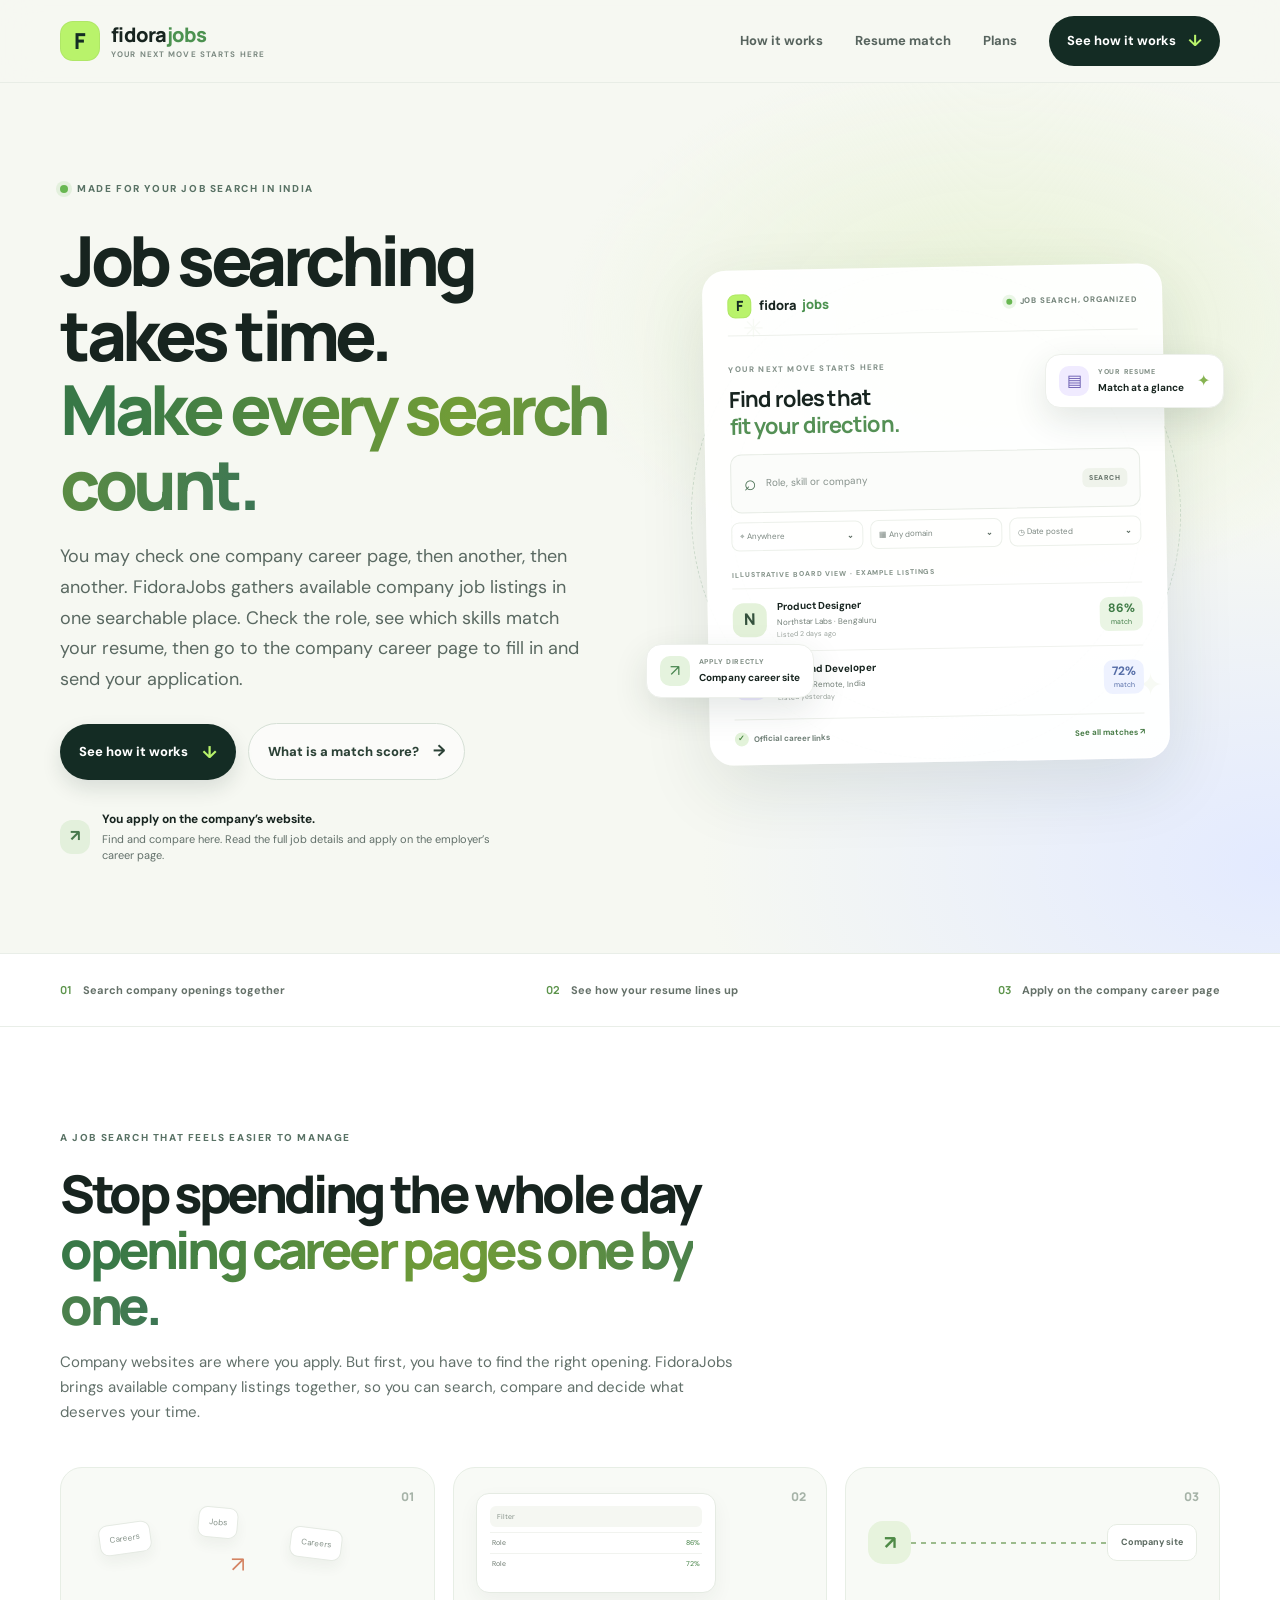
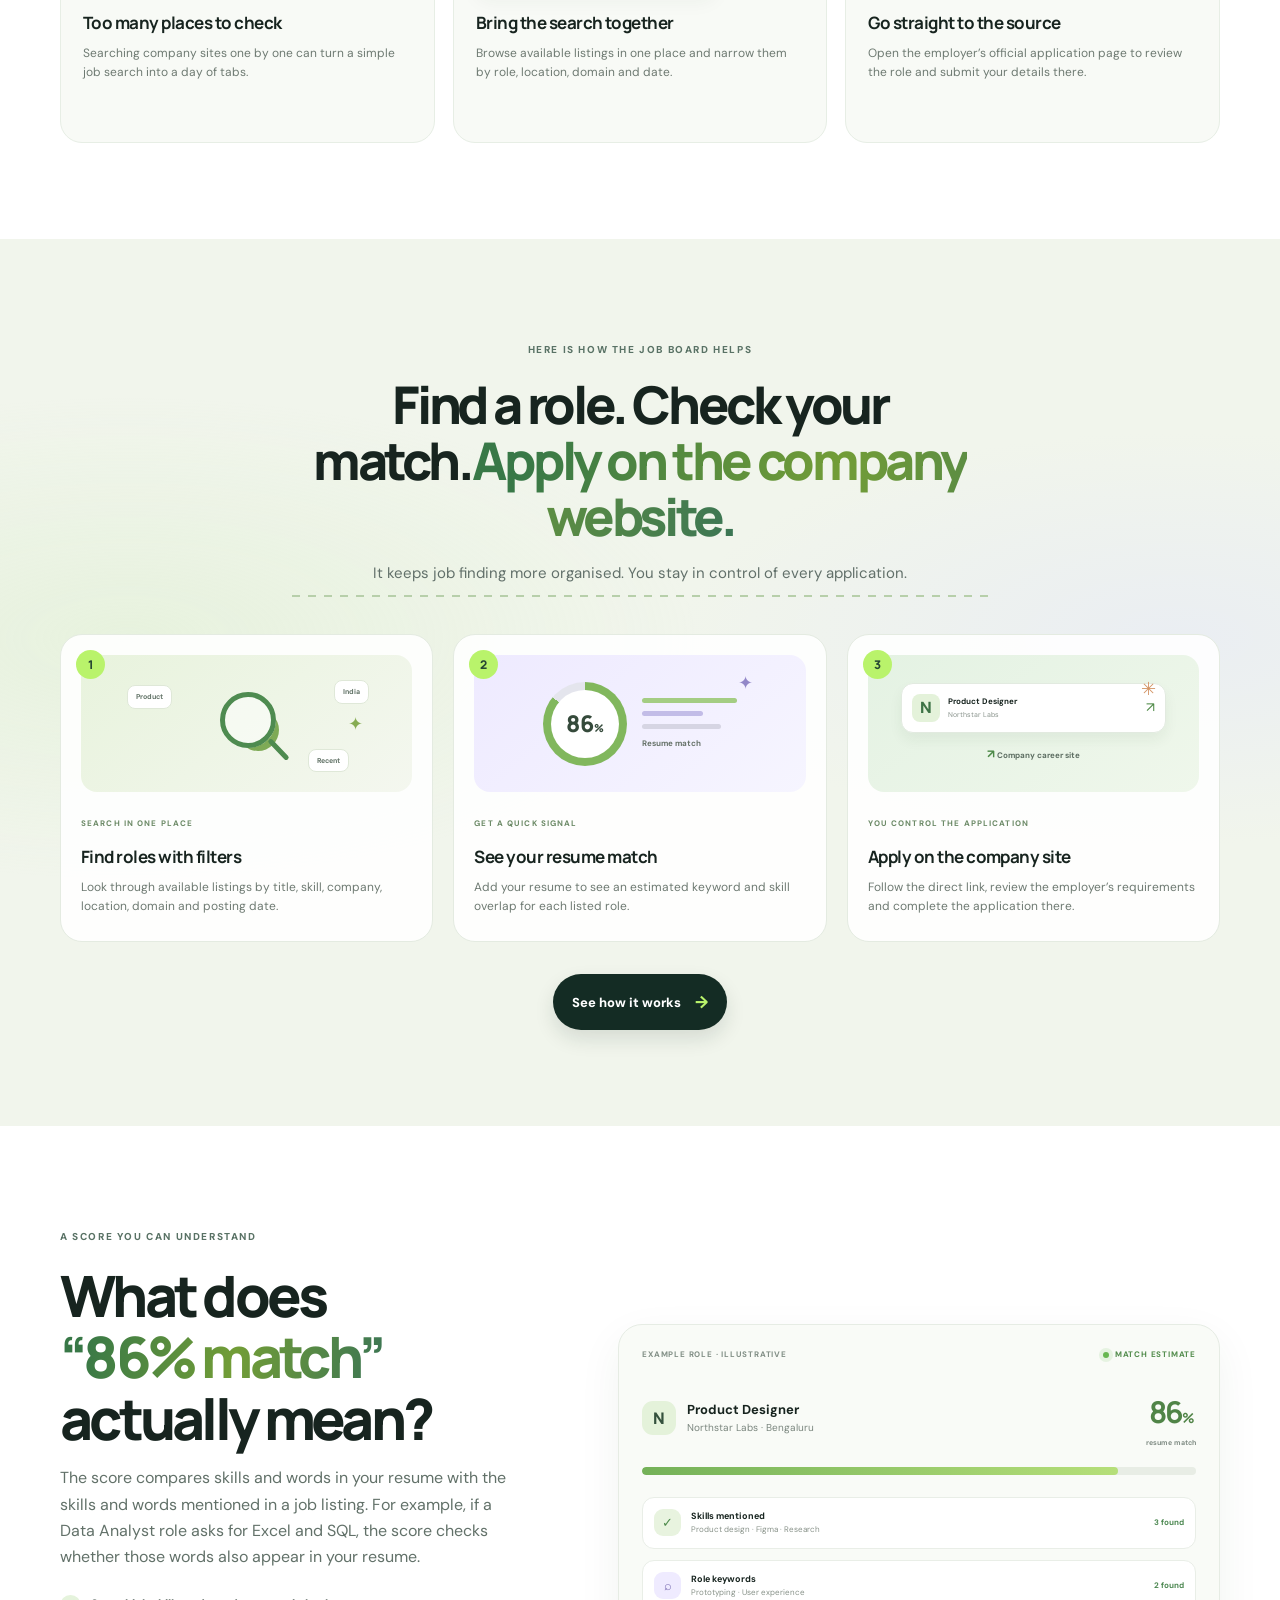
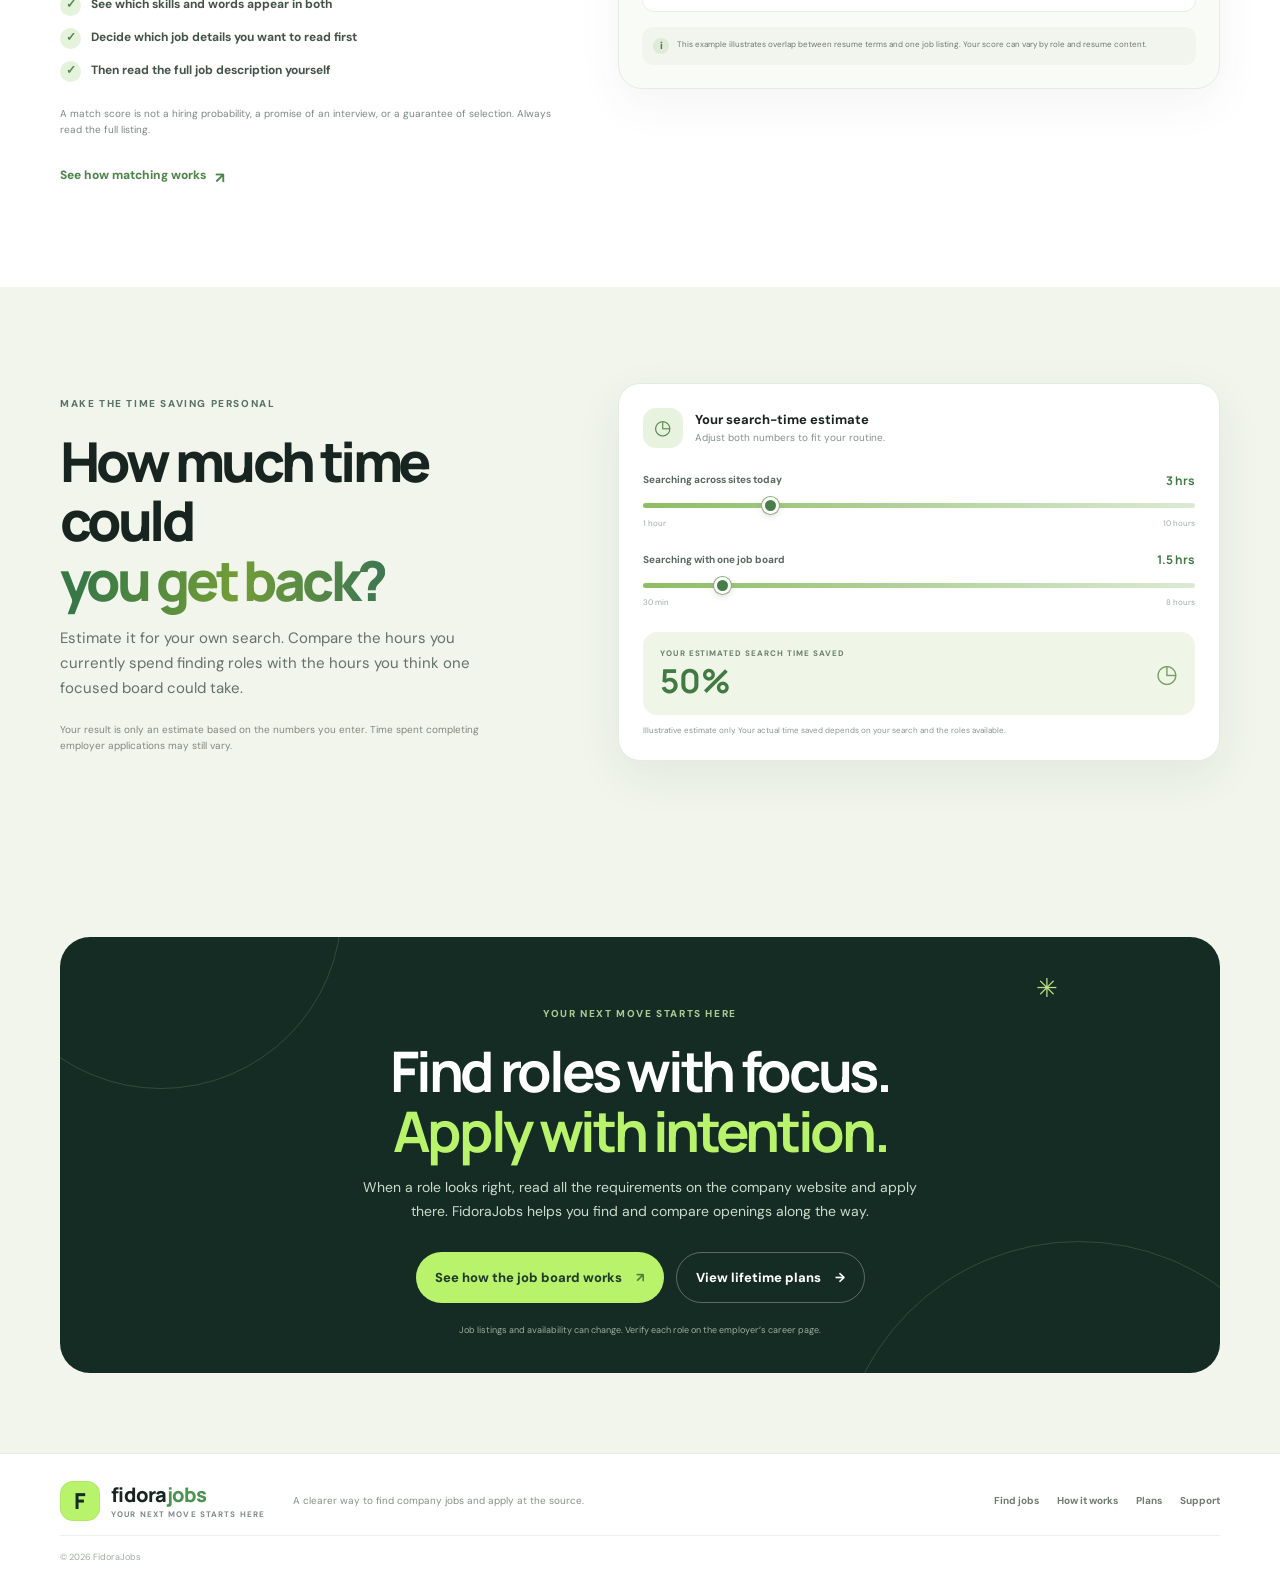
==== commit 91448294: "Simplify marketing copy for Indian job seekers" ====
--- a/marketing/index.html
+++ b/marketing/index.html
@@ -2,24 +2,23 @@
 <html lang="en">
 <head>
 <meta charset="utf-8"><meta name="viewport" content="width=device-width,initial-scale=1"><meta name="color-scheme" content="light"><meta name="theme-color" content="#f6f8f2">
-<meta name="description" content="Find company career portal jobs in one place. Compare resume match estimates and apply directly on employer websites with FidoraJobs.">
-<title>FidoraJobs — One place to find jobs. Direct links to apply.</title>
+<meta name="description" content="For Indian job seekers: find company career openings together, understand your resume match score and apply on the employer’s own career page.">
+<title>FidoraJobs — Less searching. A clearer job search.</title>
 <link rel="preconnect" href="https://fonts.googleapis.com"><link rel="preconnect" href="https://fonts.gstatic.com" crossorigin><link href="https://fonts.googleapis.com/css2?family=DM+Sans:wght@400;500;600;700&family=Manrope:wght@400;500;600;700;800&display=swap" rel="stylesheet">
 <link rel="stylesheet" href="style.css"><link rel="canonical" href="https://jobs.fidorapath.in/"><meta property="og:type" content="website"><meta property="og:site_name" content="FidoraJobs"><meta property="og:title" content="FidoraJobs — One place to find jobs. Direct links to apply."><meta property="og:description" content="Search job listings in one place, see resume match estimates and apply on company career portals."><meta property="og:url" content="https://jobs.fidorapath.in/"><meta name="twitter:card" content="summary"><link rel="icon" type="image/svg+xml" href="assets/favicon.svg">
 </head>
 <body>
-<header class="site-header"><nav class="nav container" aria-label="Main navigation"><a class="brand" href="index.html" aria-label="FidoraJobs home"><span class="brand-mark">F</span><span class="brand-word">fidora<span>jobs</span><small>YOUR NEXT MOVE STARTS HERE</small></span></a><button class="menu-toggle" aria-label="Open navigation" aria-expanded="false">☰</button><div class="nav-links"><a href="#how-it-works">How it works</a><a href="#match-score">Resume match</a><a href="pricing.html">Plans</a><a class="nav-cta" href="https://fidorajobs.vercel.app/" target="_blank" rel="noopener">Explore jobs <span>↗</span></a></div></nav></header>
+<header class="site-header"><nav class="nav container" aria-label="Main navigation"><a class="brand" href="index.html" aria-label="FidoraJobs home"><span class="brand-mark">F</span><span class="brand-word">fidora<span>jobs</span><small>YOUR NEXT MOVE STARTS HERE</small></span></a><button class="menu-toggle" aria-label="Open navigation" aria-expanded="false">☰</button><div class="nav-links"><a href="#how-it-works">How it works</a><a href="#match-score">Resume match</a><a href="pricing.html">Plans</a><a class="nav-cta" href="#how-it-works">See how it works <span>↓</span></a></div></nav></header>
 <main>
-<section class="hero section-shell"><div class="container hero-grid"><div class="hero-copy reveal"><span class="eyebrow"><i class="pulse-dot"></i> ONE JOB BOARD. DIRECT EMPLOYER LINKS.</span><h1>Find your next role.<br><span class="text-gradient">Skip the tab hunt.</span></h1><p class="hero-lede">Search job listings in one focused place, see how closely each role matches your resume, then apply on the company’s own career website.</p><div class="button-row"><a class="button button-primary" href="https://fidorajobs.vercel.app/" target="_blank" rel="noopener">Explore the job board <span>→</span></a><a class="button button-secondary" href="#how-it-works">See how it works <span>↓</span></a></div><div class="hero-note"><span class="note-icon">↗</span><span><strong>You apply on the employer’s website.</strong><small>FidoraJobs helps you discover roles and reach the official application link.</small></span></div></div>
+<section class="hero section-shell"><div class="container hero-grid"><div class="hero-copy reveal"><span class="eyebrow"><i class="pulse-dot"></i> MADE FOR YOUR JOB SEARCH IN INDIA</span><h1>Job searching takes time.<br><span class="text-gradient">Make every search count.</span></h1><p class="hero-lede">You may check one company career page, then another, then another. FidoraJobs gathers available company job listings in one searchable place. Check the role, see which skills match your resume, then go to the company career page to fill in and send your application.</p><div class="button-row"><a class="button button-primary" href="#how-it-works">See how it works <span>↓</span></a><a class="button button-secondary" href="#match-score">What is a match score? <span>→</span></a></div><div class="hero-note"><span class="note-icon">↗</span><span><strong>You apply on the company’s website.</strong><small>Find and compare here. Read the full job details and apply on the employer’s career page.</small></span></div></div>
 <div class="board-scene reveal" aria-label="Illustrative FidoraJobs job board showing search filters, company listings, direct application links and resume match estimates"><div class="scene-orbit orbit-a"></div><div class="scene-orbit orbit-b"></div><div class="scene-star star-a">✳</div><div class="scene-star star-b">✦</div><div class="board-window"><div class="board-topbar"><div class="mini-brand"><span class="brand-mark mini-mark">F</span> fidora<span>jobs</span></div><span class="board-live"><i></i> JOB SEARCH, ORGANIZED</span></div><div class="board-intro"><span>YOUR NEXT MOVE STARTS HERE</span><b>Find roles that<br><em>fit your direction.</em></b></div><div class="board-search"><span class="search-icon">⌕</span><span>Role, skill or company</span><span class="search-key">SEARCH</span></div><div class="filter-row"><span>⌖ Anywhere <b>⌄</b></span><span>▦ Any domain <b>⌄</b></span><span>◷ Date posted <b>⌄</b></span></div><div class="sample-label">ILLUSTRATIVE BOARD VIEW · EXAMPLE LISTINGS</div><article class="mini-listing"><div class="company-mark company-green">N</div><div class="listing-copy"><strong>Product Designer</strong><span>Northstar Labs · Bengaluru</span><small>Listed 2 days ago</small></div><div class="score-chip"><b>86%</b><span>match</span></div></article><article class="mini-listing"><div class="company-mark company-lilac">A</div><div class="listing-copy"><strong>Frontend Developer</strong><span>Arcfield · Remote, India</span><small>Listed yesterday</small></div><div class="score-chip score-blue"><b>72%</b><span>match</span></div></article><div class="board-bottom"><span><i class="check-dot">✓</i> Official career links</span><span>See all matches <b>↗</b></span></div></div><div class="float-note note-resume"><span class="float-icon">▤</span><span><small>YOUR RESUME</small><b>Match at a glance</b></span><span class="float-arrow">✦</span></div><div class="float-note note-direct"><span class="float-icon direct-icon">↗</span><span><small>APPLY DIRECTLY</small><b>Company career site</b></span></div></div></div></section>
-<section class="trust-strip"><div class="container trust-items"><span><b>01</b> Search across listed roles</span><span><b>02</b> Compare resume match estimates</span><span><b>03</b> Apply on company career sites</span></div></section>
-<section class="section section-pain"><div class="container"><div class="section-heading reveal"><span class="eyebrow">MAKE YOUR SEARCH FEEL MANAGEABLE</span><h2>Less hopping between sites.<br><span class="text-gradient">More focus on your next move.</span></h2><p>Company career pages are where you apply. Finding relevant openings across many of them can take time. FidoraJobs puts listed opportunities, useful filters and direct links together.</p></div><div class="pain-grid"><article class="pain-card reveal"><span class="step-mark">01</span><div class="icon-illustration tabs-illo"><span>Careers</span><span>Jobs</span><span>Careers</span><i>↗</i></div><h3>Too many places to check</h3><p>Searching company sites one by one can turn a simple job search into a day of tabs.</p></article><article class="pain-card reveal"><span class="step-mark">02</span><div class="icon-illustration board-illo"><span class="tiny-filter">Filter</span><span class="tiny-job">Role <i>86%</i></span><span class="tiny-job">Role <i>72%</i></span></div><h3>Bring the search together</h3><p>Browse available listings in one place and narrow them by role, location, domain and date.</p></article><article class="pain-card reveal"><span class="step-mark">03</span><div class="icon-illustration link-illo"><span class="link-ring">↗</span><span class="link-path"></span><span class="link-destination">Company site</span></div><h3>Go straight to the source</h3><p>Open the employer’s official application page to review the role and submit your details there.</p></article></div></div></section>
-<section class="section section-how" id="how-it-works"><div class="container"><div class="section-heading center reveal"><span class="eyebrow">A CLEARER WAY TO MOVE FORWARD</span><h2>Search. Match. <span class="text-gradient">Apply direct.</span></h2><p>Three simple steps to spend less time searching and more time choosing where to apply.</p></div><div class="flow-line" aria-hidden="true"></div><div class="steps-grid"><article class="step-card reveal"><div class="step-number">1</div><div class="step-art art-search"><div class="art-glass"></div><span class="art-pill pill-one">Product</span><span class="art-pill pill-two">India</span><span class="art-pill pill-three">Recent</span><span class="art-spark">✦</span></div><span class="card-kicker">SEARCH IN ONE PLACE</span><h3>Find roles with filters</h3><p>Look through available listings by title, skill, company, location, domain and posting date.</p></article><article class="step-card reveal"><div class="step-number">2</div><div class="step-art art-match"><div class="match-ring-demo"><span>86<small>%</small></span></div><div class="match-lines"><i></i><i></i><i></i><b>Resume match</b></div><span class="match-spark">✦</span></div><span class="card-kicker">GET A QUICK SIGNAL</span><h3>See your resume match</h3><p>Add your resume to see an estimated keyword and skill overlap for each listed role.</p></article><article class="step-card reveal"><div class="step-number">3</div><div class="step-art art-apply"><div class="apply-card-mini"><span class="apply-logo">N</span><span><b>Product Designer</b><small>Northstar Labs</small></span><i>↗</i></div><div class="apply-destination"><span class="destination-arrow">↗</span> Company career site</div><span class="apply-spark">✳</span></div><span class="card-kicker">YOU CONTROL THE APPLICATION</span><h3>Apply on the company site</h3><p>Follow the direct link, review the employer’s requirements and complete the application there.</p></article></div><div class="center-action reveal"><a class="button button-primary" href="https://fidorajobs.vercel.app/" target="_blank" rel="noopener">Start exploring roles <span>→</span></a></div></div></section>
-<section class="section section-match" id="match-score"><div class="container match-grid"><div class="match-copy reveal"><span class="eyebrow">A SCORE YOU CAN UNDERSTAND</span><h2>What does<br><span class="text-gradient">“86% match”</span><br>actually mean?</h2><p class="match-lede">It’s an estimate of how much the listing’s skills and keywords overlap with the information in your resume and career preferences.</p><ul class="check-list"><li><i>✓</i> Compare role requirements with your resume keywords</li><li><i>✓</i> Spot roles that may deserve a closer look</li><li><i>✓</i> Use the score as a guide for your own decision</li></ul><p class="fine-print">A match score is not a hiring probability, a promise of an interview, or a guarantee of selection. Always read the full listing.</p><a class="text-link" href="features.html#resume-match">See how matching works <span>↗</span></a></div><div class="match-explainer reveal"><div class="explainer-top"><span>EXAMPLE ROLE · ILLUSTRATIVE</span><span class="tiny-status"><i></i> MATCH ESTIMATE</span></div><div class="explainer-role"><div class="company-mark company-green">N</div><div><b>Product Designer</b><small>Northstar Labs · Bengaluru</small></div><div class="large-score"><strong>86<small>%</small></strong><span>resume match</span></div></div><div class="score-meter"><span style="--meter:86%"></span></div><div class="match-breakdown"><div><span class="break-icon">✓</span><span><b>Skills mentioned</b><small>Product design · Figma · Research</small></span><strong>3 found</strong></div><div><span class="break-icon break-lilac">⌕</span><span><b>Role keywords</b><small>Prototyping · User experience</small></span><strong>2 found</strong></div></div><div class="score-note"><span>i</span><p>This example illustrates overlap between resume terms and one job listing. Your score can vary by role and resume content.</p></div></div></div></section>
+<section class="trust-strip"><div class="container trust-items"><span><b>01</b> Search company openings together</span><span><b>02</b> See how your resume lines up</span><span><b>03</b> Apply on the company career page</span></div></section>
+<section class="section section-pain"><div class="container"><div class="section-heading reveal"><span class="eyebrow">A JOB SEARCH THAT FEELS EASIER TO MANAGE</span><h2>Stop spending the whole day<br><span class="text-gradient">opening career pages one by one.</span></h2><p>Company websites are where you apply. But first, you have to find the right opening. FidoraJobs brings available company listings together, so you can search, compare and decide what deserves your time.</p></div><div class="pain-grid"><article class="pain-card reveal"><span class="step-mark">01</span><div class="icon-illustration tabs-illo"><span>Careers</span><span>Jobs</span><span>Careers</span><i>↗</i></div><h3>Too many places to check</h3><p>Searching company sites one by one can turn a simple job search into a day of tabs.</p></article><article class="pain-card reveal"><span class="step-mark">02</span><div class="icon-illustration board-illo"><span class="tiny-filter">Filter</span><span class="tiny-job">Role <i>86%</i></span><span class="tiny-job">Role <i>72%</i></span></div><h3>Bring the search together</h3><p>Browse available listings in one place and narrow them by role, location, domain and date.</p></article><article class="pain-card reveal"><span class="step-mark">03</span><div class="icon-illustration link-illo"><span class="link-ring">↗</span><span class="link-path"></span><span class="link-destination">Company site</span></div><h3>Go straight to the source</h3><p>Open the employer’s official application page to review the role and submit your details there.</p></article></div></div></section>
+<section class="section section-how" id="how-it-works"><div class="container"><div class="section-heading center reveal"><span class="eyebrow">HERE IS HOW THE JOB BOARD HELPS</span><h2>Find a role. Check your match.<span class="text-gradient">Apply on the company website.</span></h2><p>It keeps job finding more organised. You stay in control of every application.</p></div><div class="flow-line" aria-hidden="true"></div><div class="steps-grid"><article class="step-card reveal"><div class="step-number">1</div><div class="step-art art-search"><div class="art-glass"></div><span class="art-pill pill-one">Product</span><span class="art-pill pill-two">India</span><span class="art-pill pill-three">Recent</span><span class="art-spark">✦</span></div><span class="card-kicker">SEARCH IN ONE PLACE</span><h3>Find roles with filters</h3><p>Look through available listings by title, skill, company, location, domain and posting date.</p></article><article class="step-card reveal"><div class="step-number">2</div><div class="step-art art-match"><div class="match-ring-demo"><span>86<small>%</small></span></div><div class="match-lines"><i></i><i></i><i></i><b>Resume match</b></div><span class="match-spark">✦</span></div><span class="card-kicker">GET A QUICK SIGNAL</span><h3>See your resume match</h3><p>Add your resume to see an estimated keyword and skill overlap for each listed role.</p></article><article class="step-card reveal"><div class="step-number">3</div><div class="step-art art-apply"><div class="apply-card-mini"><span class="apply-logo">N</span><span><b>Product Designer</b><small>Northstar Labs</small></span><i>↗</i></div><div class="apply-destination"><span class="destination-arrow">↗</span> Company career site</div><span class="apply-spark">✳</span></div><span class="card-kicker">YOU CONTROL THE APPLICATION</span><h3>Apply on the company site</h3><p>Follow the direct link, review the employer’s requirements and complete the application there.</p></article></div><div class="center-action reveal"><a class="button button-primary" href="#how-it-works">See how it works <span>→</span></a></div></div></section>
+<section class="section section-match" id="match-score"><div class="container match-grid"><div class="match-copy reveal"><span class="eyebrow">A SCORE YOU CAN UNDERSTAND</span><h2>What does<br><span class="text-gradient">“86% match”</span><br>actually mean?</h2><p class="match-lede">The score compares skills and words in your resume with the skills and words mentioned in a job listing. For example, if a Data Analyst role asks for Excel and SQL, the score checks whether those words also appear in your resume.</p><ul class="check-list"><li><i>✓</i> See which skills and words appear in both</li><li><i>✓</i> Decide which job details you want to read first</li><li><i>✓</i> Then read the full job description yourself</li></ul><p class="fine-print">A match score is not a hiring probability, a promise of an interview, or a guarantee of selection. Always read the full listing.</p><a class="text-link" href="features.html#resume-match">See how matching works <span>↗</span></a></div><div class="match-explainer reveal"><div class="explainer-top"><span>EXAMPLE ROLE · ILLUSTRATIVE</span><span class="tiny-status"><i></i> MATCH ESTIMATE</span></div><div class="explainer-role"><div class="company-mark company-green">N</div><div><b>Product Designer</b><small>Northstar Labs · Bengaluru</small></div><div class="large-score"><strong>86<small>%</small></strong><span>resume match</span></div></div><div class="score-meter"><span style="--meter:86%"></span></div><div class="match-breakdown"><div><span class="break-icon">✓</span><span><b>Skills mentioned</b><small>Product design · Figma · Research</small></span><strong>3 found</strong></div><div><span class="break-icon break-lilac">⌕</span><span><b>Role keywords</b><small>Prototyping · User experience</small></span><strong>2 found</strong></div></div><div class="score-note"><span>i</span><p>This example illustrates overlap between resume terms and one job listing. Your score can vary by role and resume content.</p></div></div></div></section>
 <section class="section section-time"><div class="container time-grid"><div class="time-copy reveal"><span class="eyebrow">MAKE THE TIME SAVING PERSONAL</span><h2>How much time could<br><span class="text-gradient">you get back?</span></h2><p>Estimate it for your own search. Compare the hours you currently spend finding roles with the hours you think one focused board could take.</p><div class="fine-print">Your result is only an estimate based on the numbers you enter. Time spent completing employer applications may still vary.</div></div><div class="time-calculator reveal"><div class="calculator-heading"><span class="calc-icon">◷</span><span><b>Your search-time estimate</b><small>Adjust both numbers to fit your routine.</small></span></div><label class="range-label" for="manual-hours"><span>Searching across sites today</span><b><output id="manual-output">3</output> hrs</b></label><input id="manual-hours" type="range" min="1" max="10" value="3"><div class="range-ends"><span>1 hour</span><span>10 hours</span></div><label class="range-label" for="board-hours"><span>Searching with one job board</span><b><output id="board-output">1.5</output> hrs</b></label><input id="board-hours" type="range" min="0.5" max="8" step="0.5" value="1.5"><div class="range-ends"><span>30 min</span><span>8 hours</span></div><div class="calc-result"><div><small>YOUR ESTIMATED SEARCH TIME SAVED</small><strong id="saved-percent" aria-live="polite">50%</strong></div><span class="result-clock">◷</span></div><p class="calc-disclaimer">Illustrative estimate only. Your actual time saved depends on your search and the roles available.</p></div></div></section>
-<section class="section section-final"><div class="container final-card reveal"><div class="final-spark">✳</div><span class="eyebrow">YOUR NEXT MOVE STARTS HERE</span><h2>Find roles with focus.<br><span>Apply with intention.</span></h2><p>Explore FidoraJobs, check roles against your resume and follow direct links to company career sites.</p><div class="button-row center-actions"><a class="button button-light" href="https://fidorajobs.vercel.app/" target="_blank" rel="noopener">Explore the job board <span>↗</span></a><a class="button button-outline-light" href="pricing.html">View lifetime plans <span>→</span></a></div><small class="final-footnote">Job listings and availability can change. Verify each role on the employer’s career page.</small></div></section>
+<section class="section section-final"><div class="container final-card reveal"><div class="final-spark">✳</div><span class="eyebrow">YOUR NEXT MOVE STARTS HERE</span><h2>Find roles with focus.<br><span>Apply with intention.</span></h2><p>When a role looks right, read all the requirements on the company website and apply there. FidoraJobs helps you find and compare openings along the way.</p><div class="button-row center-actions"><a class="button button-light" href="#how-it-works">See how the job board works <span>↗</span></a><a class="button button-outline-light" href="pricing.html">View lifetime plans <span>→</span></a></div><small class="final-footnote">Job listings and availability can change. Verify each role on the employer’s career page.</small></div></section>
 </main>
-<footer class="site-footer"><div class="container footer-row"><a class="brand footer-brand" href="index.html"><span class="brand-mark">F</span><span class="brand-word">fidora<span>jobs</span><small>YOUR NEXT MOVE STARTS HERE</small></span></a><p>One focused place to discover jobs. Direct links to apply.</p><div class="footer-links"><a href="discover.html">Find jobs</a><a href="features.html">How it works</a><a href="pricing.html">Plans</a><a href="mailto:support@fidorapath.in">Support</a></div><small class="copyright">© <span data-year></span> FidoraJobs</small></div></footer>
+<footer class="site-footer"><div class="container footer-row"><a class="brand footer-brand" href="index.html"><span class="brand-mark">F</span><span class="brand-word">fidora<span>jobs</span><small>YOUR NEXT MOVE STARTS HERE</small></span></a><p>A clearer way to find company jobs and apply at the source.</p><div class="footer-links"><a href="discover.html">Find jobs</a><a href="features.html">How it works</a><a href="pricing.html">Plans</a><a href="mailto:support@fidorapath.in">Support</a></div><small class="copyright">© <span data-year></span> FidoraJobs</small></div></footer>
 <script src="script.js" defer></script>
 </body></html>
-
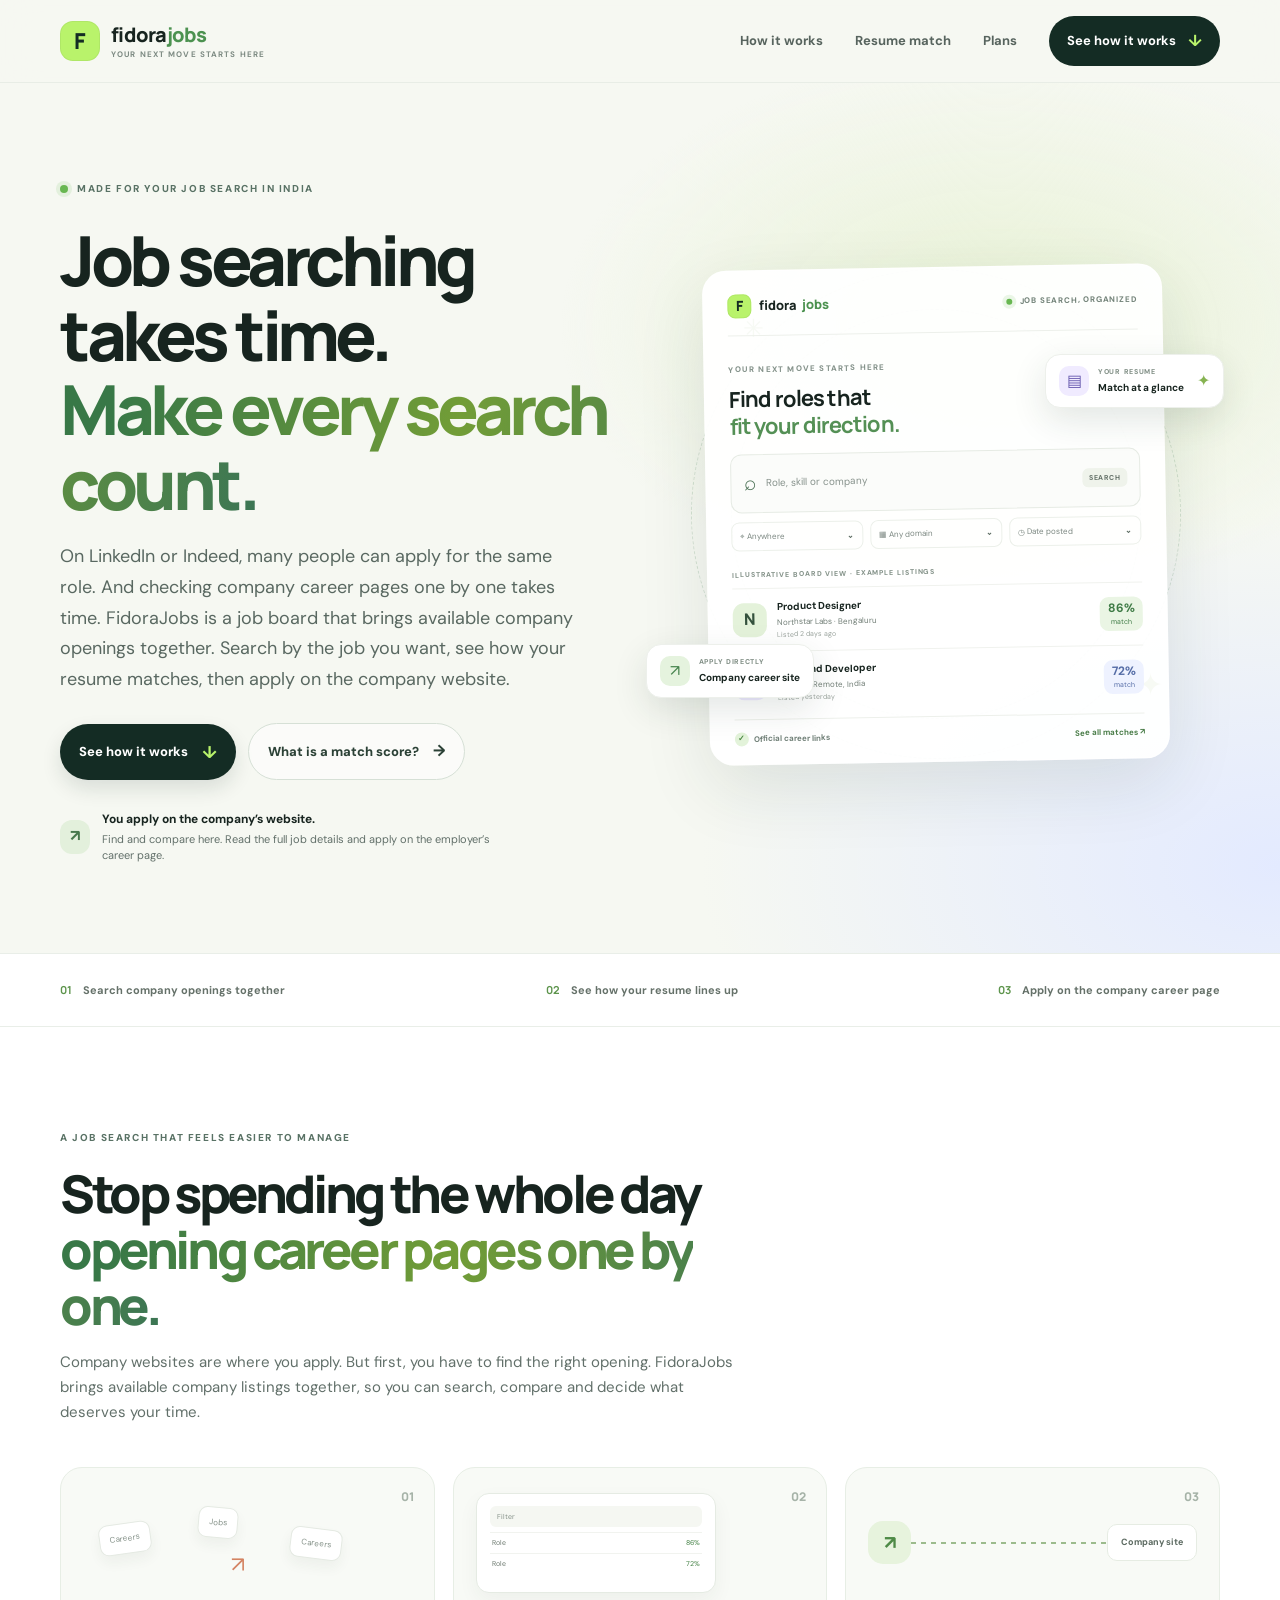
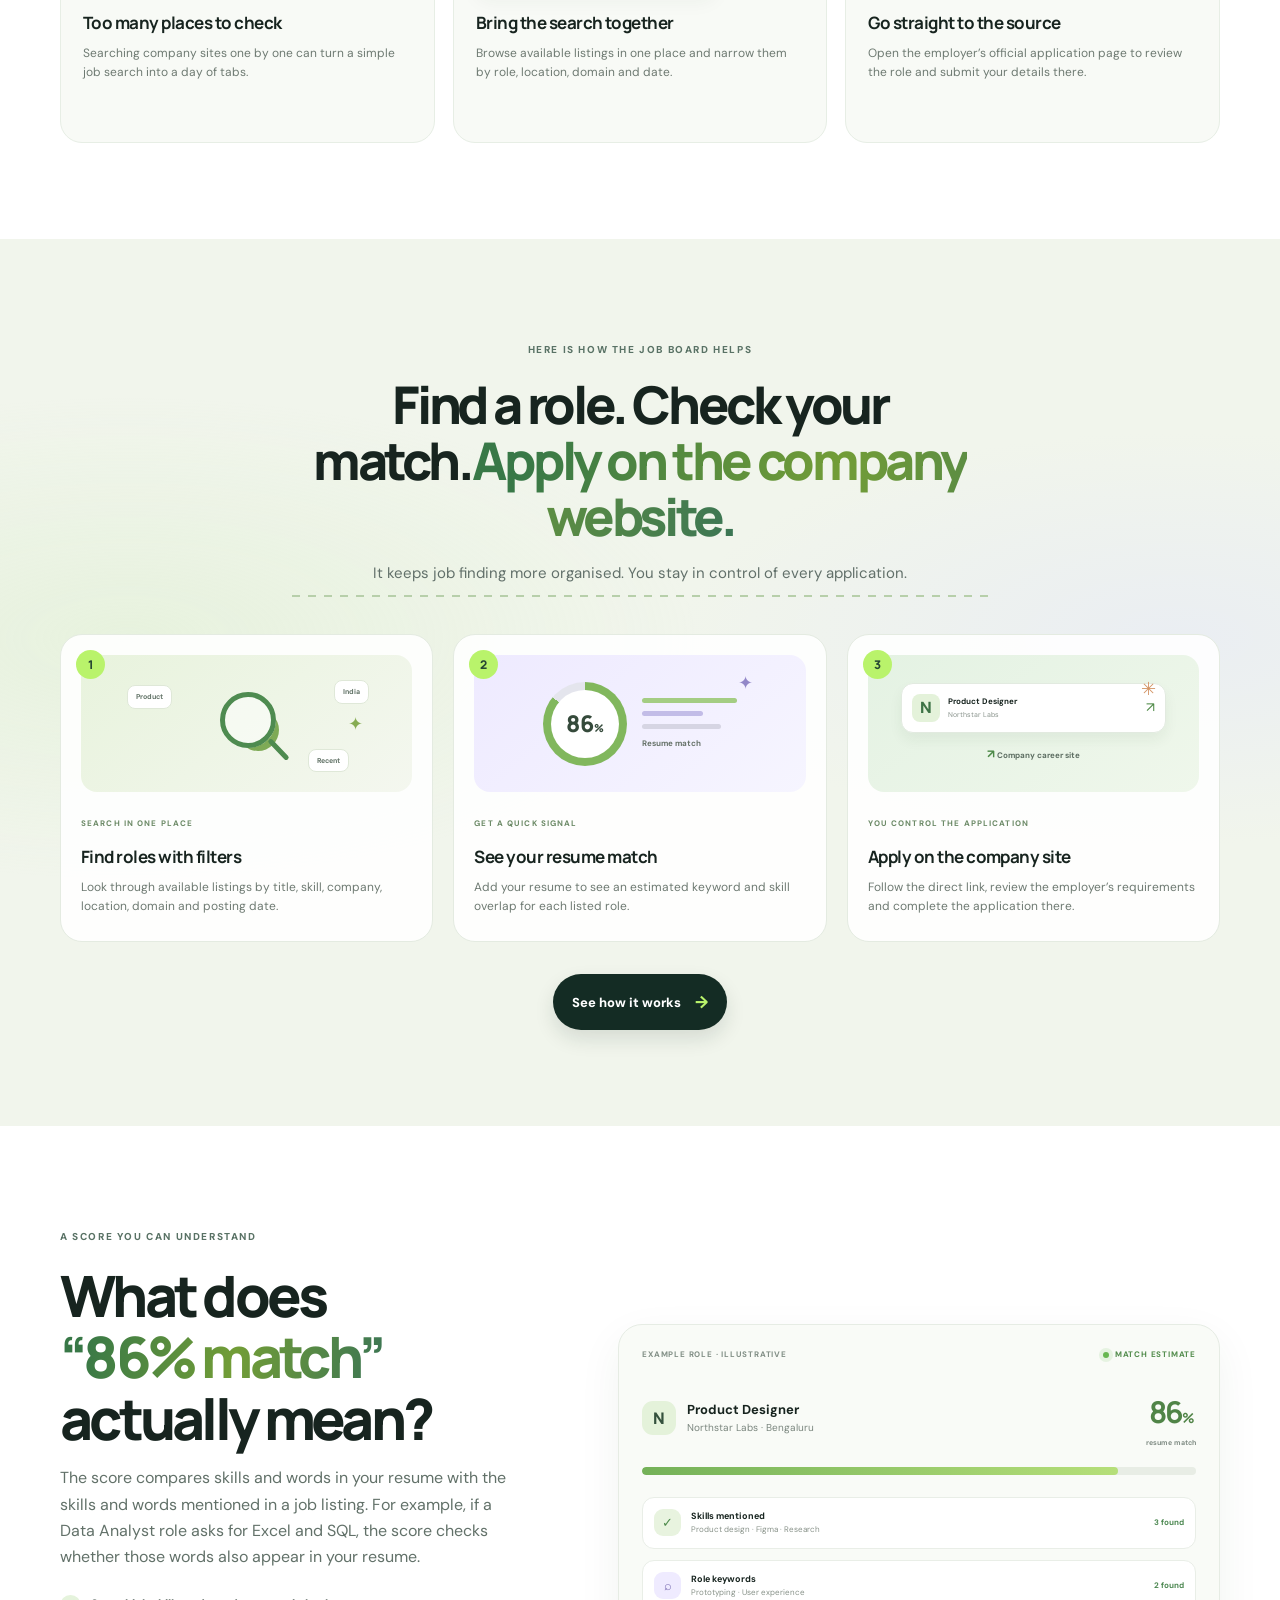
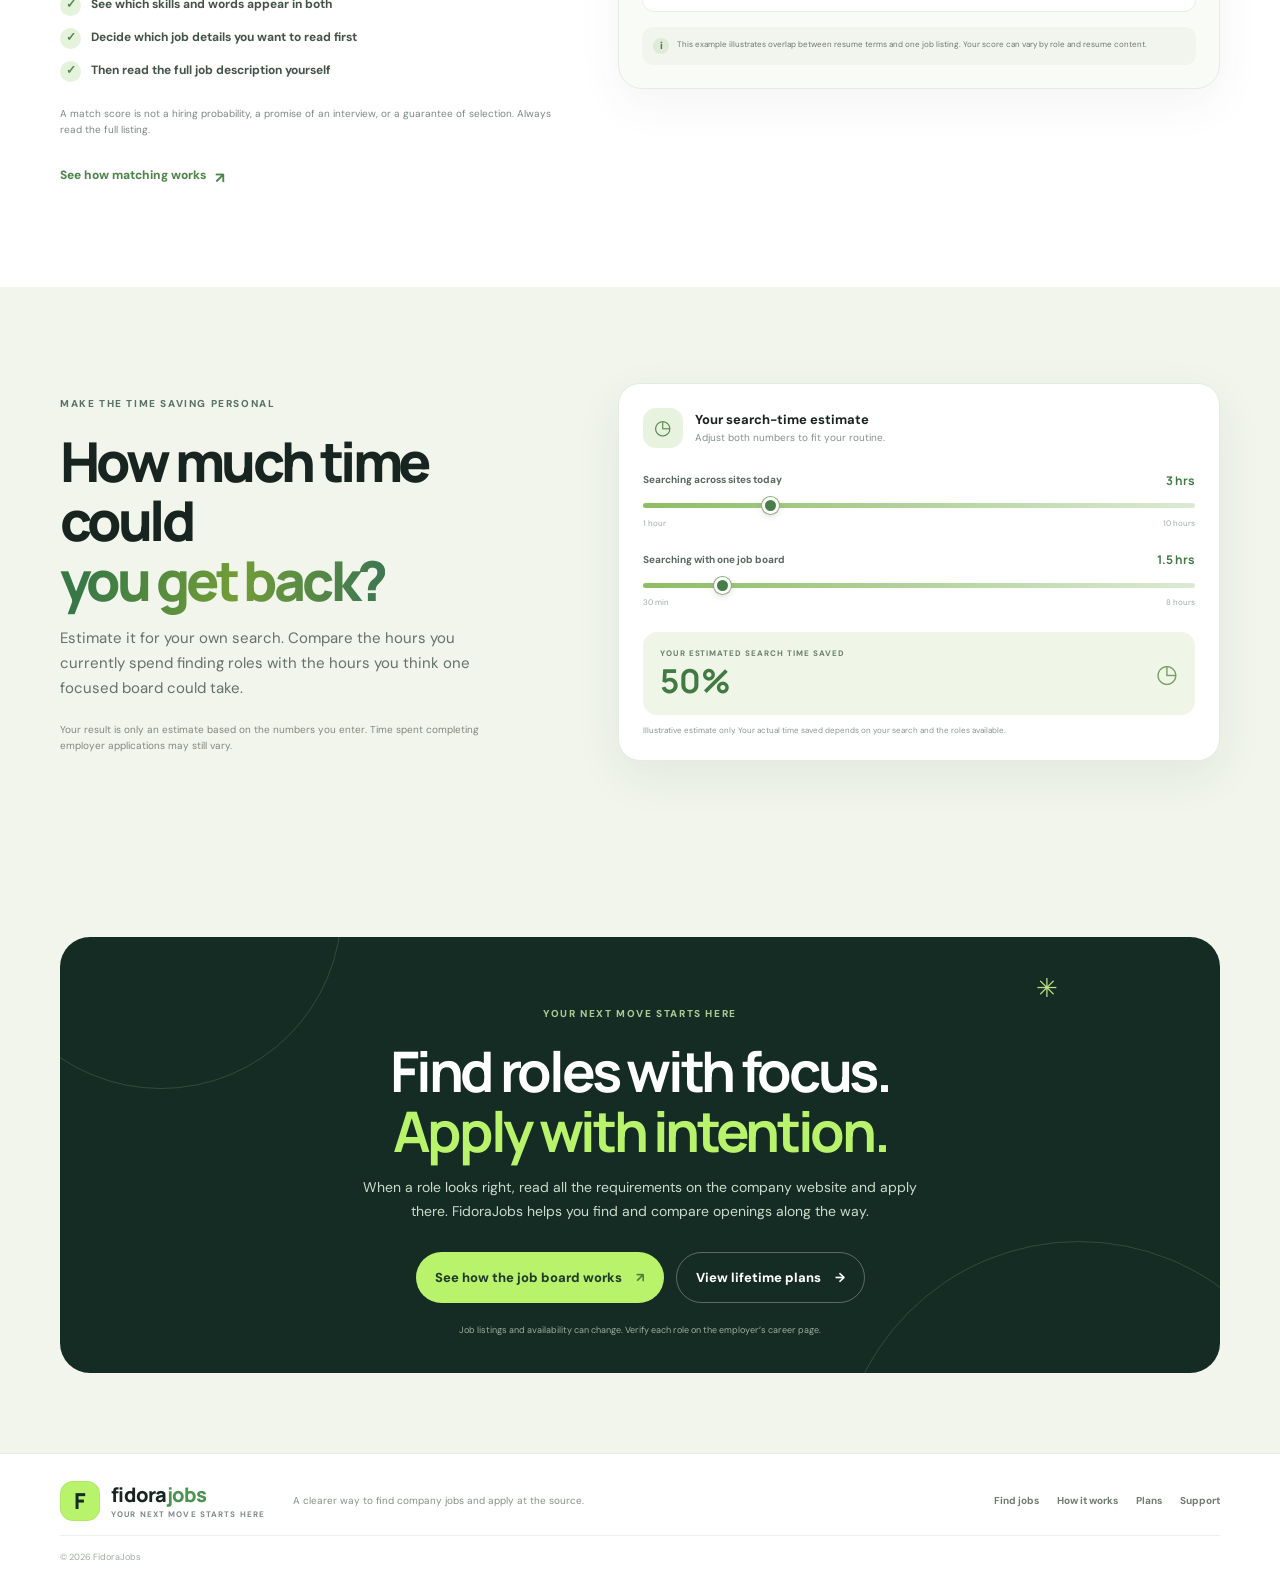
==== commit 754645a4: "Use plain job search copy for Indian applicants" ====
--- a/marketing/index.html
+++ b/marketing/index.html
@@ -10,7 +10,7 @@
 <body>
 <header class="site-header"><nav class="nav container" aria-label="Main navigation"><a class="brand" href="index.html" aria-label="FidoraJobs home"><span class="brand-mark">F</span><span class="brand-word">fidora<span>jobs</span><small>YOUR NEXT MOVE STARTS HERE</small></span></a><button class="menu-toggle" aria-label="Open navigation" aria-expanded="false">☰</button><div class="nav-links"><a href="#how-it-works">How it works</a><a href="#match-score">Resume match</a><a href="pricing.html">Plans</a><a class="nav-cta" href="#how-it-works">See how it works <span>↓</span></a></div></nav></header>
 <main>
-<section class="hero section-shell"><div class="container hero-grid"><div class="hero-copy reveal"><span class="eyebrow"><i class="pulse-dot"></i> MADE FOR YOUR JOB SEARCH IN INDIA</span><h1>Job searching takes time.<br><span class="text-gradient">Make every search count.</span></h1><p class="hero-lede">You may check one company career page, then another, then another. FidoraJobs gathers available company job listings in one searchable place. Check the role, see which skills match your resume, then go to the company career page to fill in and send your application.</p><div class="button-row"><a class="button button-primary" href="#how-it-works">See how it works <span>↓</span></a><a class="button button-secondary" href="#match-score">What is a match score? <span>→</span></a></div><div class="hero-note"><span class="note-icon">↗</span><span><strong>You apply on the company’s website.</strong><small>Find and compare here. Read the full job details and apply on the employer’s career page.</small></span></div></div>
+<section class="hero section-shell"><div class="container hero-grid"><div class="hero-copy reveal"><span class="eyebrow"><i class="pulse-dot"></i> MADE FOR YOUR JOB SEARCH IN INDIA</span><h1>Job searching takes time.<br><span class="text-gradient">Make every search count.</span></h1><p class="hero-lede">On LinkedIn or Indeed, many people can apply for the same role. And checking company career pages one by one takes time. FidoraJobs is a job board that brings available company openings together. Search by the job you want, see how your resume matches, then apply on the company website.</p><div class="button-row"><a class="button button-primary" href="#how-it-works">See how it works <span>↓</span></a><a class="button button-secondary" href="#match-score">What is a match score? <span>→</span></a></div><div class="hero-note"><span class="note-icon">↗</span><span><strong>You apply on the company’s website.</strong><small>Find and compare here. Read the full job details and apply on the employer’s career page.</small></span></div></div>
 <div class="board-scene reveal" aria-label="Illustrative FidoraJobs job board showing search filters, company listings, direct application links and resume match estimates"><div class="scene-orbit orbit-a"></div><div class="scene-orbit orbit-b"></div><div class="scene-star star-a">✳</div><div class="scene-star star-b">✦</div><div class="board-window"><div class="board-topbar"><div class="mini-brand"><span class="brand-mark mini-mark">F</span> fidora<span>jobs</span></div><span class="board-live"><i></i> JOB SEARCH, ORGANIZED</span></div><div class="board-intro"><span>YOUR NEXT MOVE STARTS HERE</span><b>Find roles that<br><em>fit your direction.</em></b></div><div class="board-search"><span class="search-icon">⌕</span><span>Role, skill or company</span><span class="search-key">SEARCH</span></div><div class="filter-row"><span>⌖ Anywhere <b>⌄</b></span><span>▦ Any domain <b>⌄</b></span><span>◷ Date posted <b>⌄</b></span></div><div class="sample-label">ILLUSTRATIVE BOARD VIEW · EXAMPLE LISTINGS</div><article class="mini-listing"><div class="company-mark company-green">N</div><div class="listing-copy"><strong>Product Designer</strong><span>Northstar Labs · Bengaluru</span><small>Listed 2 days ago</small></div><div class="score-chip"><b>86%</b><span>match</span></div></article><article class="mini-listing"><div class="company-mark company-lilac">A</div><div class="listing-copy"><strong>Frontend Developer</strong><span>Arcfield · Remote, India</span><small>Listed yesterday</small></div><div class="score-chip score-blue"><b>72%</b><span>match</span></div></article><div class="board-bottom"><span><i class="check-dot">✓</i> Official career links</span><span>See all matches <b>↗</b></span></div></div><div class="float-note note-resume"><span class="float-icon">▤</span><span><small>YOUR RESUME</small><b>Match at a glance</b></span><span class="float-arrow">✦</span></div><div class="float-note note-direct"><span class="float-icon direct-icon">↗</span><span><small>APPLY DIRECTLY</small><b>Company career site</b></span></div></div></div></section>
 <section class="trust-strip"><div class="container trust-items"><span><b>01</b> Search company openings together</span><span><b>02</b> See how your resume lines up</span><span><b>03</b> Apply on the company career page</span></div></section>
 <section class="section section-pain"><div class="container"><div class="section-heading reveal"><span class="eyebrow">A JOB SEARCH THAT FEELS EASIER TO MANAGE</span><h2>Stop spending the whole day<br><span class="text-gradient">opening career pages one by one.</span></h2><p>Company websites are where you apply. But first, you have to find the right opening. FidoraJobs brings available company listings together, so you can search, compare and decide what deserves your time.</p></div><div class="pain-grid"><article class="pain-card reveal"><span class="step-mark">01</span><div class="icon-illustration tabs-illo"><span>Careers</span><span>Jobs</span><span>Careers</span><i>↗</i></div><h3>Too many places to check</h3><p>Searching company sites one by one can turn a simple job search into a day of tabs.</p></article><article class="pain-card reveal"><span class="step-mark">02</span><div class="icon-illustration board-illo"><span class="tiny-filter">Filter</span><span class="tiny-job">Role <i>86%</i></span><span class="tiny-job">Role <i>72%</i></span></div><h3>Bring the search together</h3><p>Browse available listings in one place and narrow them by role, location, domain and date.</p></article><article class="pain-card reveal"><span class="step-mark">03</span><div class="icon-illustration link-illo"><span class="link-ring">↗</span><span class="link-path"></span><span class="link-destination">Company site</span></div><h3>Go straight to the source</h3><p>Open the employer’s official application page to review the role and submit your details there.</p></article></div></div></section>
@@ -22,3 +22,4 @@
 <footer class="site-footer"><div class="container footer-row"><a class="brand footer-brand" href="index.html"><span class="brand-mark">F</span><span class="brand-word">fidora<span>jobs</span><small>YOUR NEXT MOVE STARTS HERE</small></span></a><p>A clearer way to find company jobs and apply at the source.</p><div class="footer-links"><a href="discover.html">Find jobs</a><a href="features.html">How it works</a><a href="pricing.html">Plans</a><a href="mailto:support@fidorapath.in">Support</a></div><small class="copyright">© <span data-year></span> FidoraJobs</small></div></footer>
 <script src="script.js" defer></script>
 </body></html>
+
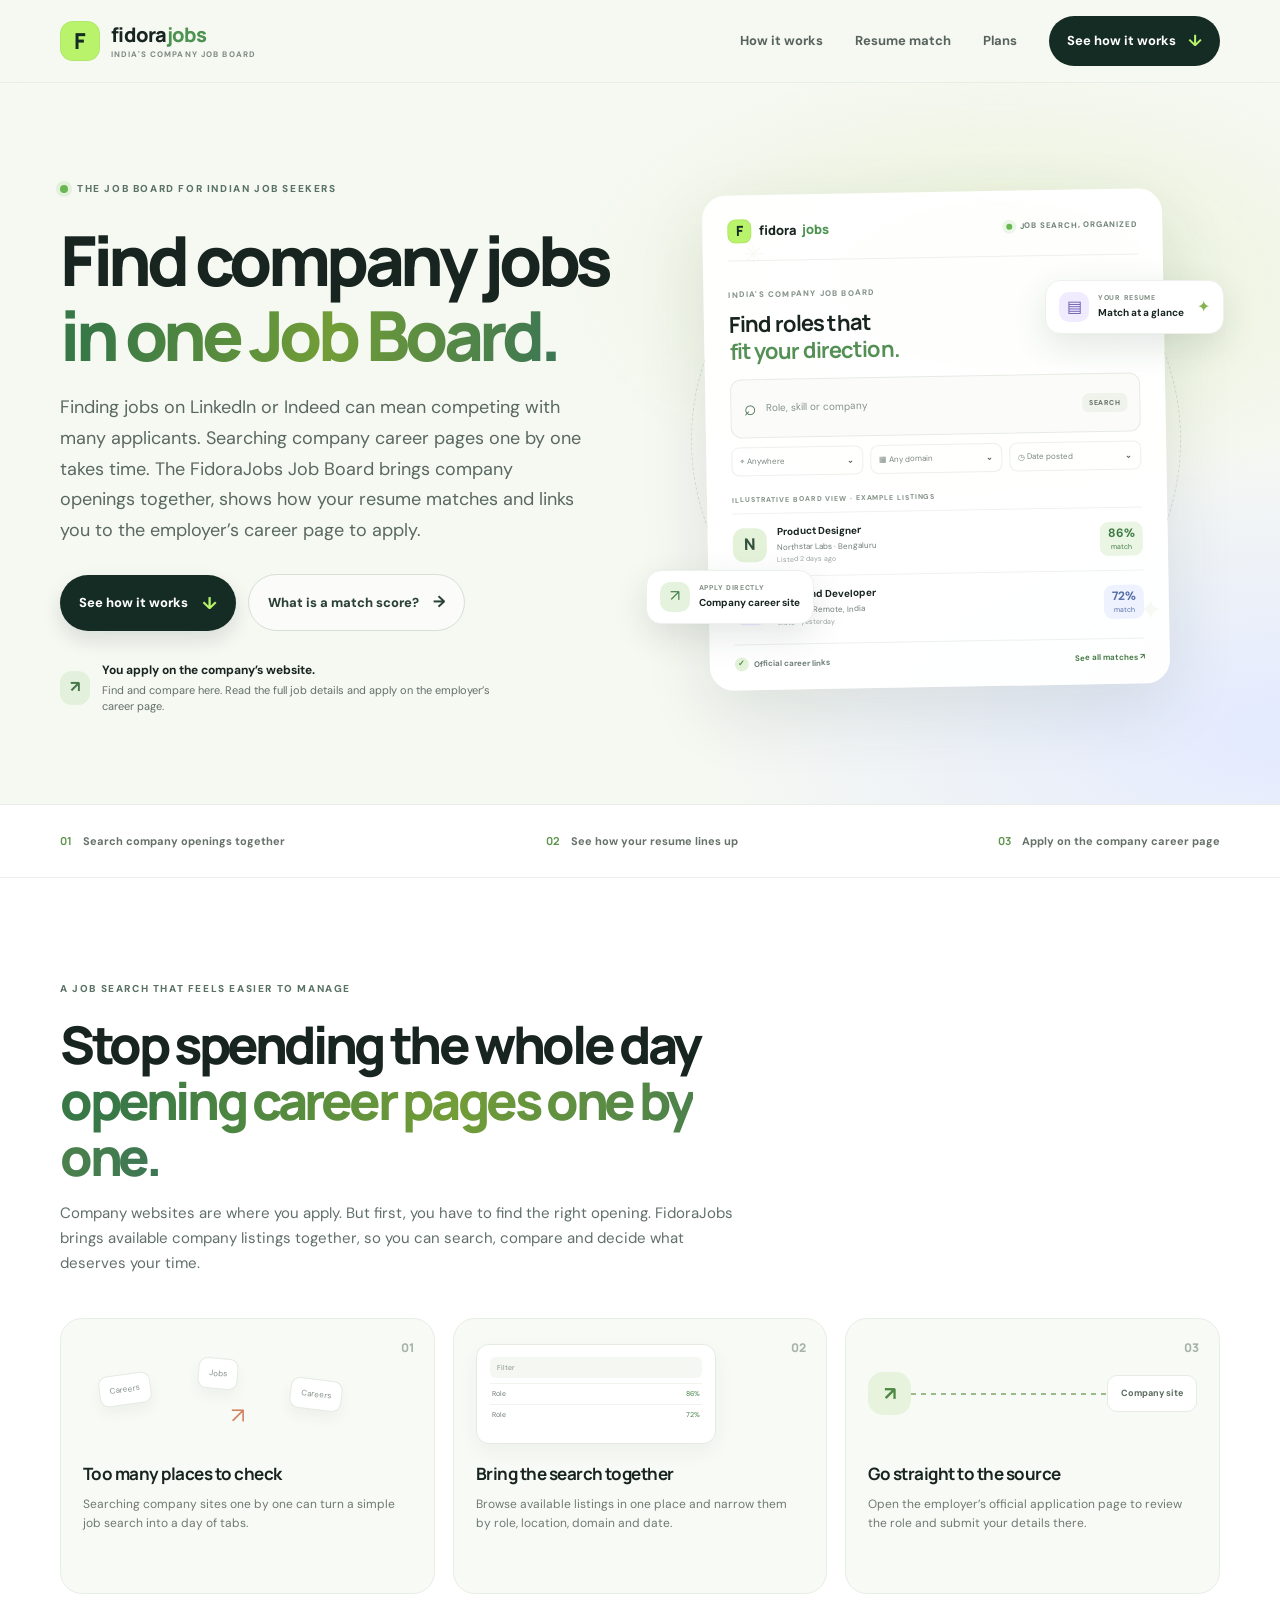
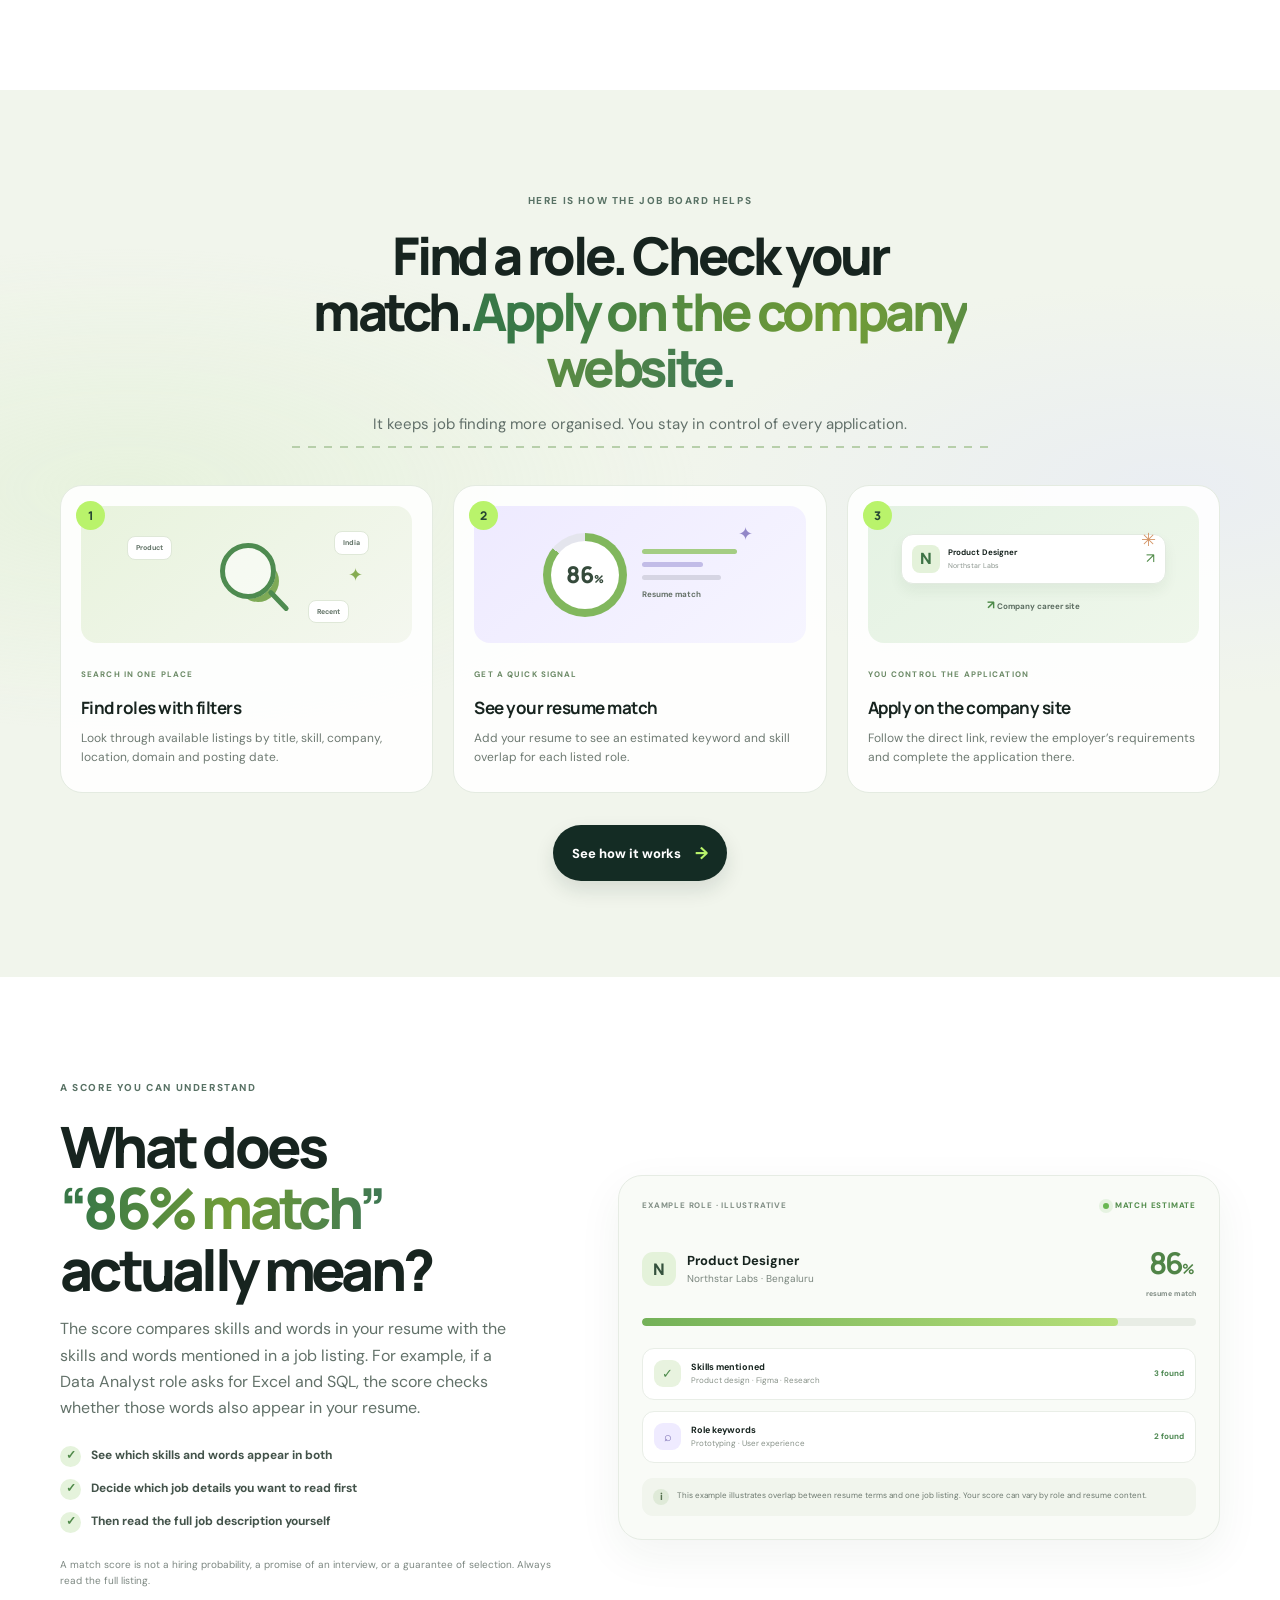
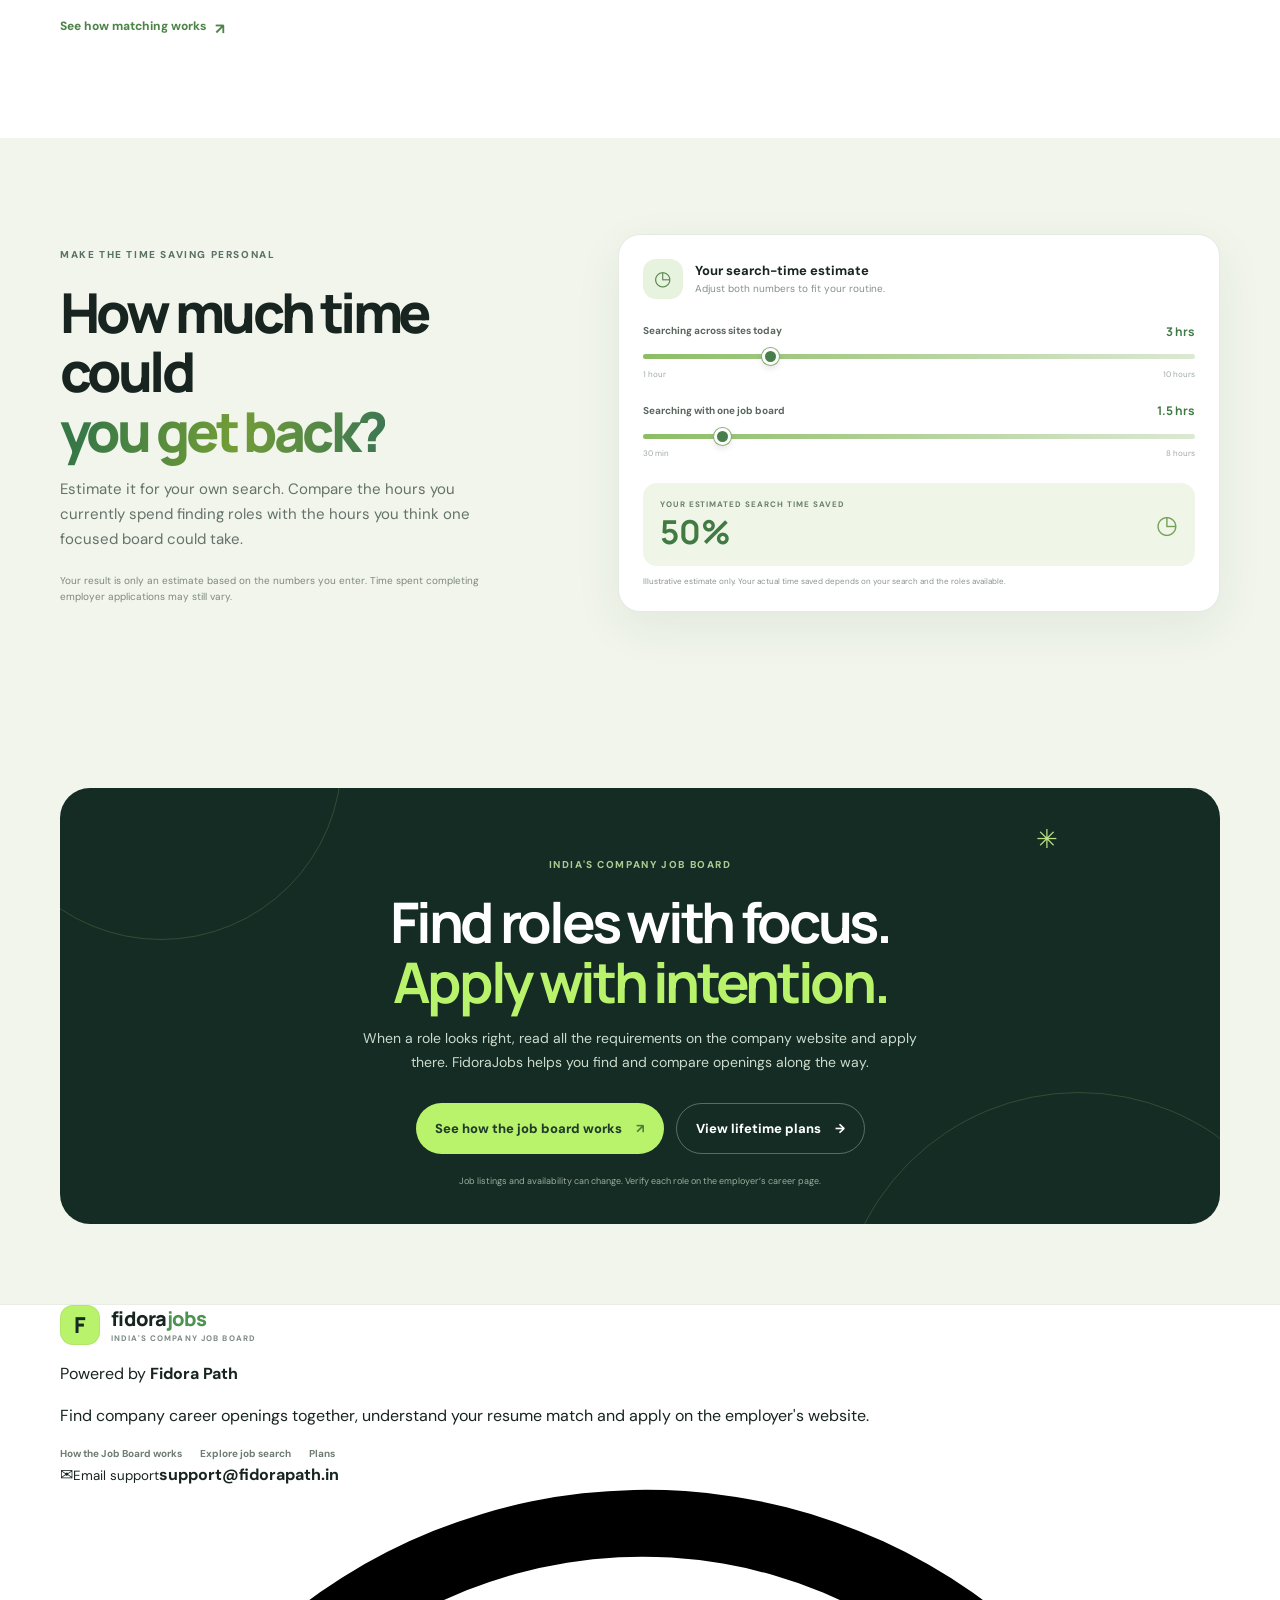
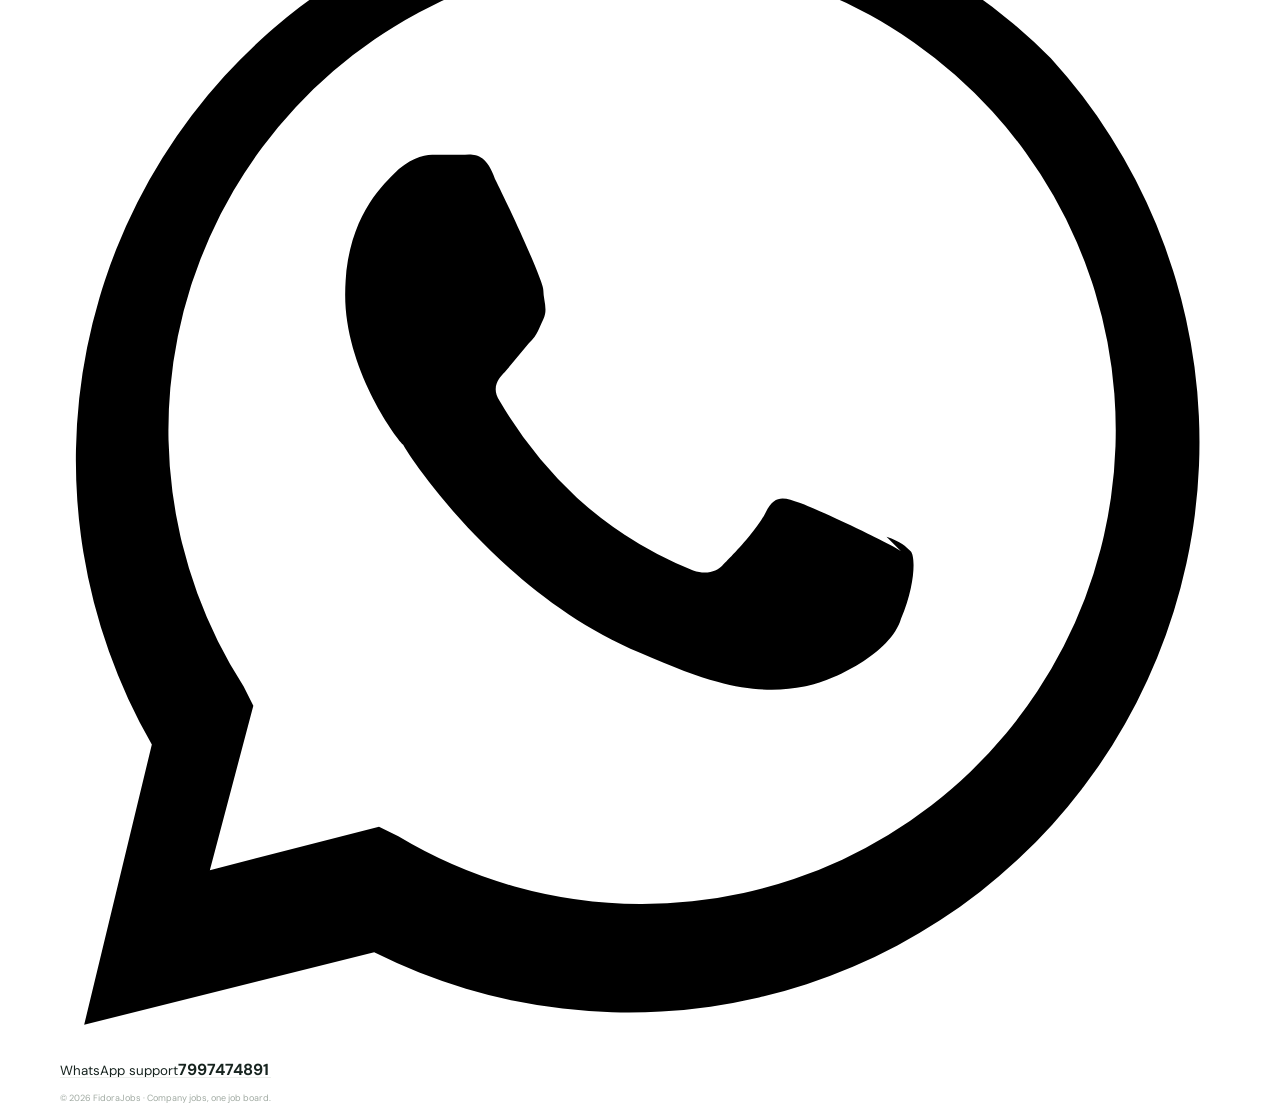
==== commit ca25de43: "Highlight the Job Board and refresh page copy" ====
--- a/marketing/index.html
+++ b/marketing/index.html
@@ -8,18 +8,27 @@
 <link rel="stylesheet" href="style.css"><link rel="canonical" href="https://jobs.fidorapath.in/"><meta property="og:type" content="website"><meta property="og:site_name" content="FidoraJobs"><meta property="og:title" content="FidoraJobs — One place to find jobs. Direct links to apply."><meta property="og:description" content="Search job listings in one place, see resume match estimates and apply on company career portals."><meta property="og:url" content="https://jobs.fidorapath.in/"><meta name="twitter:card" content="summary"><link rel="icon" type="image/svg+xml" href="assets/favicon.svg">
 </head>
 <body>
-<header class="site-header"><nav class="nav container" aria-label="Main navigation"><a class="brand" href="index.html" aria-label="FidoraJobs home"><span class="brand-mark">F</span><span class="brand-word">fidora<span>jobs</span><small>YOUR NEXT MOVE STARTS HERE</small></span></a><button class="menu-toggle" aria-label="Open navigation" aria-expanded="false">☰</button><div class="nav-links"><a href="#how-it-works">How it works</a><a href="#match-score">Resume match</a><a href="pricing.html">Plans</a><a class="nav-cta" href="#how-it-works">See how it works <span>↓</span></a></div></nav></header>
+<header class="site-header"><nav class="nav container" aria-label="Main navigation"><a class="brand" href="index.html" aria-label="FidoraJobs home"><span class="brand-mark">F</span><span class="brand-word">fidora<span>jobs</span><small>INDIA'S COMPANY JOB BOARD</small></span></a><button class="menu-toggle" aria-label="Open navigation" aria-expanded="false">☰</button><div class="nav-links"><a href="#how-it-works">How it works</a><a href="#match-score">Resume match</a><a href="pricing.html">Plans</a><a class="nav-cta" href="#how-it-works">See how it works <span>↓</span></a></div></nav></header>
 <main>
-<section class="hero section-shell"><div class="container hero-grid"><div class="hero-copy reveal"><span class="eyebrow"><i class="pulse-dot"></i> MADE FOR YOUR JOB SEARCH IN INDIA</span><h1>Job searching takes time.<br><span class="text-gradient">Make every search count.</span></h1><p class="hero-lede">On LinkedIn or Indeed, many people can apply for the same role. And checking company career pages one by one takes time. FidoraJobs is a job board that brings available company openings together. Search by the job you want, see how your resume matches, then apply on the company website.</p><div class="button-row"><a class="button button-primary" href="#how-it-works">See how it works <span>↓</span></a><a class="button button-secondary" href="#match-score">What is a match score? <span>→</span></a></div><div class="hero-note"><span class="note-icon">↗</span><span><strong>You apply on the company’s website.</strong><small>Find and compare here. Read the full job details and apply on the employer’s career page.</small></span></div></div>
-<div class="board-scene reveal" aria-label="Illustrative FidoraJobs job board showing search filters, company listings, direct application links and resume match estimates"><div class="scene-orbit orbit-a"></div><div class="scene-orbit orbit-b"></div><div class="scene-star star-a">✳</div><div class="scene-star star-b">✦</div><div class="board-window"><div class="board-topbar"><div class="mini-brand"><span class="brand-mark mini-mark">F</span> fidora<span>jobs</span></div><span class="board-live"><i></i> JOB SEARCH, ORGANIZED</span></div><div class="board-intro"><span>YOUR NEXT MOVE STARTS HERE</span><b>Find roles that<br><em>fit your direction.</em></b></div><div class="board-search"><span class="search-icon">⌕</span><span>Role, skill or company</span><span class="search-key">SEARCH</span></div><div class="filter-row"><span>⌖ Anywhere <b>⌄</b></span><span>▦ Any domain <b>⌄</b></span><span>◷ Date posted <b>⌄</b></span></div><div class="sample-label">ILLUSTRATIVE BOARD VIEW · EXAMPLE LISTINGS</div><article class="mini-listing"><div class="company-mark company-green">N</div><div class="listing-copy"><strong>Product Designer</strong><span>Northstar Labs · Bengaluru</span><small>Listed 2 days ago</small></div><div class="score-chip"><b>86%</b><span>match</span></div></article><article class="mini-listing"><div class="company-mark company-lilac">A</div><div class="listing-copy"><strong>Frontend Developer</strong><span>Arcfield · Remote, India</span><small>Listed yesterday</small></div><div class="score-chip score-blue"><b>72%</b><span>match</span></div></article><div class="board-bottom"><span><i class="check-dot">✓</i> Official career links</span><span>See all matches <b>↗</b></span></div></div><div class="float-note note-resume"><span class="float-icon">▤</span><span><small>YOUR RESUME</small><b>Match at a glance</b></span><span class="float-arrow">✦</span></div><div class="float-note note-direct"><span class="float-icon direct-icon">↗</span><span><small>APPLY DIRECTLY</small><b>Company career site</b></span></div></div></div></section>
+<section class="hero section-shell"><div class="container hero-grid"><div class="hero-copy reveal"><span class="eyebrow"><i class="pulse-dot"></i> THE JOB BOARD FOR INDIAN JOB SEEKERS</span><h1>Find company jobs<br><span class="text-gradient">in one Job Board.</span></h1><p class="hero-lede">Finding jobs on LinkedIn or Indeed can mean competing with many applicants. Searching company career pages one by one takes time. The FidoraJobs Job Board brings company openings together, shows how your resume matches and links you to the employer’s career page to apply.</p><div class="button-row"><a class="button button-primary" href="#how-it-works">See how it works <span>↓</span></a><a class="button button-secondary" href="#match-score">What is a match score? <span>→</span></a></div><div class="hero-note"><span class="note-icon">↗</span><span><strong>You apply on the company’s website.</strong><small>Find and compare here. Read the full job details and apply on the employer’s career page.</small></span></div></div>
+<div class="board-scene reveal" aria-label="Illustrative FidoraJobs job board showing search filters, company listings, direct application links and resume match estimates"><div class="scene-orbit orbit-a"></div><div class="scene-orbit orbit-b"></div><div class="scene-star star-a">✳</div><div class="scene-star star-b">✦</div><div class="board-window"><div class="board-topbar"><div class="mini-brand"><span class="brand-mark mini-mark">F</span> fidora<span>jobs</span></div><span class="board-live"><i></i> JOB SEARCH, ORGANIZED</span></div><div class="board-intro"><span>INDIA'S COMPANY JOB BOARD</span><b>Find roles that<br><em>fit your direction.</em></b></div><div class="board-search"><span class="search-icon">⌕</span><span>Role, skill or company</span><span class="search-key">SEARCH</span></div><div class="filter-row"><span>⌖ Anywhere <b>⌄</b></span><span>▦ Any domain <b>⌄</b></span><span>◷ Date posted <b>⌄</b></span></div><div class="sample-label">ILLUSTRATIVE BOARD VIEW · EXAMPLE LISTINGS</div><article class="mini-listing"><div class="company-mark company-green">N</div><div class="listing-copy"><strong>Product Designer</strong><span>Northstar Labs · Bengaluru</span><small>Listed 2 days ago</small></div><div class="score-chip"><b>86%</b><span>match</span></div></article><article class="mini-listing"><div class="company-mark company-lilac">A</div><div class="listing-copy"><strong>Frontend Developer</strong><span>Arcfield · Remote, India</span><small>Listed yesterday</small></div><div class="score-chip score-blue"><b>72%</b><span>match</span></div></article><div class="board-bottom"><span><i class="check-dot">✓</i> Official career links</span><span>See all matches <b>↗</b></span></div></div><div class="float-note note-resume"><span class="float-icon">▤</span><span><small>YOUR RESUME</small><b>Match at a glance</b></span><span class="float-arrow">✦</span></div><div class="float-note note-direct"><span class="float-icon direct-icon">↗</span><span><small>APPLY DIRECTLY</small><b>Company career site</b></span></div></div></div></section>
 <section class="trust-strip"><div class="container trust-items"><span><b>01</b> Search company openings together</span><span><b>02</b> See how your resume lines up</span><span><b>03</b> Apply on the company career page</span></div></section>
 <section class="section section-pain"><div class="container"><div class="section-heading reveal"><span class="eyebrow">A JOB SEARCH THAT FEELS EASIER TO MANAGE</span><h2>Stop spending the whole day<br><span class="text-gradient">opening career pages one by one.</span></h2><p>Company websites are where you apply. But first, you have to find the right opening. FidoraJobs brings available company listings together, so you can search, compare and decide what deserves your time.</p></div><div class="pain-grid"><article class="pain-card reveal"><span class="step-mark">01</span><div class="icon-illustration tabs-illo"><span>Careers</span><span>Jobs</span><span>Careers</span><i>↗</i></div><h3>Too many places to check</h3><p>Searching company sites one by one can turn a simple job search into a day of tabs.</p></article><article class="pain-card reveal"><span class="step-mark">02</span><div class="icon-illustration board-illo"><span class="tiny-filter">Filter</span><span class="tiny-job">Role <i>86%</i></span><span class="tiny-job">Role <i>72%</i></span></div><h3>Bring the search together</h3><p>Browse available listings in one place and narrow them by role, location, domain and date.</p></article><article class="pain-card reveal"><span class="step-mark">03</span><div class="icon-illustration link-illo"><span class="link-ring">↗</span><span class="link-path"></span><span class="link-destination">Company site</span></div><h3>Go straight to the source</h3><p>Open the employer’s official application page to review the role and submit your details there.</p></article></div></div></section>
 <section class="section section-how" id="how-it-works"><div class="container"><div class="section-heading center reveal"><span class="eyebrow">HERE IS HOW THE JOB BOARD HELPS</span><h2>Find a role. Check your match.<span class="text-gradient">Apply on the company website.</span></h2><p>It keeps job finding more organised. You stay in control of every application.</p></div><div class="flow-line" aria-hidden="true"></div><div class="steps-grid"><article class="step-card reveal"><div class="step-number">1</div><div class="step-art art-search"><div class="art-glass"></div><span class="art-pill pill-one">Product</span><span class="art-pill pill-two">India</span><span class="art-pill pill-three">Recent</span><span class="art-spark">✦</span></div><span class="card-kicker">SEARCH IN ONE PLACE</span><h3>Find roles with filters</h3><p>Look through available listings by title, skill, company, location, domain and posting date.</p></article><article class="step-card reveal"><div class="step-number">2</div><div class="step-art art-match"><div class="match-ring-demo"><span>86<small>%</small></span></div><div class="match-lines"><i></i><i></i><i></i><b>Resume match</b></div><span class="match-spark">✦</span></div><span class="card-kicker">GET A QUICK SIGNAL</span><h3>See your resume match</h3><p>Add your resume to see an estimated keyword and skill overlap for each listed role.</p></article><article class="step-card reveal"><div class="step-number">3</div><div class="step-art art-apply"><div class="apply-card-mini"><span class="apply-logo">N</span><span><b>Product Designer</b><small>Northstar Labs</small></span><i>↗</i></div><div class="apply-destination"><span class="destination-arrow">↗</span> Company career site</div><span class="apply-spark">✳</span></div><span class="card-kicker">YOU CONTROL THE APPLICATION</span><h3>Apply on the company site</h3><p>Follow the direct link, review the employer’s requirements and complete the application there.</p></article></div><div class="center-action reveal"><a class="button button-primary" href="#how-it-works">See how it works <span>→</span></a></div></div></section>
 <section class="section section-match" id="match-score"><div class="container match-grid"><div class="match-copy reveal"><span class="eyebrow">A SCORE YOU CAN UNDERSTAND</span><h2>What does<br><span class="text-gradient">“86% match”</span><br>actually mean?</h2><p class="match-lede">The score compares skills and words in your resume with the skills and words mentioned in a job listing. For example, if a Data Analyst role asks for Excel and SQL, the score checks whether those words also appear in your resume.</p><ul class="check-list"><li><i>✓</i> See which skills and words appear in both</li><li><i>✓</i> Decide which job details you want to read first</li><li><i>✓</i> Then read the full job description yourself</li></ul><p class="fine-print">A match score is not a hiring probability, a promise of an interview, or a guarantee of selection. Always read the full listing.</p><a class="text-link" href="features.html#resume-match">See how matching works <span>↗</span></a></div><div class="match-explainer reveal"><div class="explainer-top"><span>EXAMPLE ROLE · ILLUSTRATIVE</span><span class="tiny-status"><i></i> MATCH ESTIMATE</span></div><div class="explainer-role"><div class="company-mark company-green">N</div><div><b>Product Designer</b><small>Northstar Labs · Bengaluru</small></div><div class="large-score"><strong>86<small>%</small></strong><span>resume match</span></div></div><div class="score-meter"><span style="--meter:86%"></span></div><div class="match-breakdown"><div><span class="break-icon">✓</span><span><b>Skills mentioned</b><small>Product design · Figma · Research</small></span><strong>3 found</strong></div><div><span class="break-icon break-lilac">⌕</span><span><b>Role keywords</b><small>Prototyping · User experience</small></span><strong>2 found</strong></div></div><div class="score-note"><span>i</span><p>This example illustrates overlap between resume terms and one job listing. Your score can vary by role and resume content.</p></div></div></div></section>
 <section class="section section-time"><div class="container time-grid"><div class="time-copy reveal"><span class="eyebrow">MAKE THE TIME SAVING PERSONAL</span><h2>How much time could<br><span class="text-gradient">you get back?</span></h2><p>Estimate it for your own search. Compare the hours you currently spend finding roles with the hours you think one focused board could take.</p><div class="fine-print">Your result is only an estimate based on the numbers you enter. Time spent completing employer applications may still vary.</div></div><div class="time-calculator reveal"><div class="calculator-heading"><span class="calc-icon">◷</span><span><b>Your search-time estimate</b><small>Adjust both numbers to fit your routine.</small></span></div><label class="range-label" for="manual-hours"><span>Searching across sites today</span><b><output id="manual-output">3</output> hrs</b></label><input id="manual-hours" type="range" min="1" max="10" value="3"><div class="range-ends"><span>1 hour</span><span>10 hours</span></div><label class="range-label" for="board-hours"><span>Searching with one job board</span><b><output id="board-output">1.5</output> hrs</b></label><input id="board-hours" type="range" min="0.5" max="8" step="0.5" value="1.5"><div class="range-ends"><span>30 min</span><span>8 hours</span></div><div class="calc-result"><div><small>YOUR ESTIMATED SEARCH TIME SAVED</small><strong id="saved-percent" aria-live="polite">50%</strong></div><span class="result-clock">◷</span></div><p class="calc-disclaimer">Illustrative estimate only. Your actual time saved depends on your search and the roles available.</p></div></div></section>
-<section class="section section-final"><div class="container final-card reveal"><div class="final-spark">✳</div><span class="eyebrow">YOUR NEXT MOVE STARTS HERE</span><h2>Find roles with focus.<br><span>Apply with intention.</span></h2><p>When a role looks right, read all the requirements on the company website and apply there. FidoraJobs helps you find and compare openings along the way.</p><div class="button-row center-actions"><a class="button button-light" href="#how-it-works">See how the job board works <span>↗</span></a><a class="button button-outline-light" href="pricing.html">View lifetime plans <span>→</span></a></div><small class="final-footnote">Job listings and availability can change. Verify each role on the employer’s career page.</small></div></section>
+<section class="section section-final"><div class="container final-card reveal"><div class="final-spark">✳</div><span class="eyebrow">INDIA'S COMPANY JOB BOARD</span><h2>Find roles with focus.<br><span>Apply with intention.</span></h2><p>When a role looks right, read all the requirements on the company website and apply there. FidoraJobs helps you find and compare openings along the way.</p><div class="button-row center-actions"><a class="button button-light" href="#how-it-works">See how the job board works <span>↗</span></a><a class="button button-outline-light" href="pricing.html">View lifetime plans <span>→</span></a></div><small class="final-footnote">Job listings and availability can change. Verify each role on the employer’s career page.</small></div></section>
 </main>
-<footer class="site-footer"><div class="container footer-row"><a class="brand footer-brand" href="index.html"><span class="brand-mark">F</span><span class="brand-word">fidora<span>jobs</span><small>YOUR NEXT MOVE STARTS HERE</small></span></a><p>A clearer way to find company jobs and apply at the source.</p><div class="footer-links"><a href="discover.html">Find jobs</a><a href="features.html">How it works</a><a href="pricing.html">Plans</a><a href="mailto:support@fidorapath.in">Support</a></div><small class="copyright">© <span data-year></span> FidoraJobs</small></div></footer>
+<footer class="site-footer"><div class="container footer-layout">
+  <div class="footer-branding"><a class="brand footer-brand" href="index.html" aria-label="FidoraJobs home"><span class="brand-mark">F</span><span class="brand-word">fidora<span>jobs</span><small>INDIA'S COMPANY JOB BOARD</small></span></a><p class="footer-powered">Powered by <strong>Fidora Path</strong></p></div>
+  <p class="footer-intro">Find company career openings together, understand your resume match and apply on the employer's website.</p>
+  <nav class="footer-links" aria-label="Footer navigation"><a href="features.html">How the Job Board works</a><a href="discover.html">Explore job search</a><a href="pricing.html">Plans</a></nav>
+  <div class="footer-contact" aria-label="Contact FidoraJobs support">
+    <a class="footer-contact-link" href="mailto:support@fidorapath.in"><span class="footer-contact-icon" aria-hidden="true">✉</span><span><small>Email support</small><strong>support@fidorapath.in</strong></span></a>
+    <a class="footer-contact-link" href="https://wa.me/917997474891" target="_blank" rel="noopener noreferrer"><svg class="whatsapp-icon" viewBox="0 0 24 24" aria-hidden="true"><path d="M20.5 3.5A11.8 11.8 0 0 0 1.9 17.7L.5 23.5l6-1.5A11.8 11.8 0 0 0 20.5 3.5ZM12 21a9.8 9.8 0 0 1-5-1.4l-.4-.2-3.5.9.9-3.4-.2-.4A9.8 9.8 0 1 1 12 21Zm5.4-7.3c-.3-.2-1.8-.9-2.1-1s-.5-.2-.7.2-.8 1-.9 1.1-.3.2-.6.1a8 8 0 0 1-2.4-1.5 9 9 0 0 1-1.6-2c-.2-.3 0-.5.1-.6l.5-.6c.2-.2.2-.3.3-.5.1-.2 0-.4 0-.6s-.7-1.7-1-2.3c-.2-.6-.5-.5-.7-.5h-.6c-.2 0-.5.1-.8.4-.3.3-1 1-1 2.5s1 2.9 1.2 3.1c.1.2 2 3.1 4.9 4.3.7.3 1.2.5 1.6.6.7.2 1.3.2 1.8.1.6-.1 1.8-.7 2-1.4.3-.7.3-1.3.2-1.4s-.2-.2-.5-.3Z"/></svg><span><small>WhatsApp support</small><strong>7997474891</strong></span></a>
+  </div>
+  <small class="copyright">© <span data-year></span> FidoraJobs · Company jobs, one job board.</small>
+</div></footer>
 <script src="script.js" defer></script>
 </body></html>
 
--- a/marketing/style.css
+++ b/marketing/style.css
@@ -6,3 +6,38 @@
 @media(prefers-reduced-motion:reduce){*,*:before,*:after{scroll-behavior:auto!important;animation-duration:.01ms!important;animation-iteration-count:1!important;transition-duration:.01ms!important}.reveal{opacity:1;transform:none}}
 .feature-tags{display:flex;flex-wrap:wrap;gap:7px;margin-top:17px}.feature-tags span{padding:6px 9px;border:1px solid #e2eae0;background:#f9fbf7;color:#607168;border-radius:100px;font-size:8px;font-weight:700}.discover-cards{margin-top:23px}
 
+
+.jobboard-feature{padding:56px 0;background:linear-gradient(120deg,#eff6e9,#f8faf5 54%,#f0f2ff);border-block:1px solid #e4ebe0}
+.jobboard-feature-grid{display:grid;grid-template-columns:.92fr 1.08fr;gap:56px;align-items:center}
+.jobboard-feature-copy h2{font-family:var(--font-head);font-size:clamp(34px,4vw,48px);line-height:1.1;letter-spacing:-.06em;margin:14px 0}
+.jobboard-feature-copy>p{max-width:560px;color:#5e6c62;font-size:15px;line-height:1.75}
+.jobboard-points{display:grid;gap:9px;margin:20px 0;color:#3d6146;font-size:12px;font-weight:800}
+.jobboard-feature-copy>small{display:block;color:#758177;font-size:10px;line-height:1.6}
+.jobboard-art{position:relative;padding:19px 21px 14px;border:1px solid #fff;border-radius:23px;background:rgba(255,255,255,.94);box-shadow:0 24px 60px rgba(30,56,43,.12);transform:rotate(-1deg);animation:cardFloat 6s ease-in-out infinite}
+.jobboard-art-top{display:flex;align-items:center;justify-content:space-between;padding-bottom:13px;border-bottom:1px solid #edf0eb;color:#64776a;font-size:8px;letter-spacing:.12em;font-weight:800}
+.jobboard-art-top>span{display:flex;align-items:center;gap:8px}
+.jobboard-art-top i{width:7px;height:7px;border-radius:50%;background:#73b45d;box-shadow:0 0 0 4px #eaf5e4}
+.jobboard-art-top>b{color:#73a64d;font-size:19px;animation:twinkle 2.5s infinite}
+.jobboard-search{display:flex;align-items:center;justify-content:space-between;margin-top:14px;padding:10px 11px;border:1px solid #e7ece5;border-radius:10px;background:#fbfcfa;color:#839087;font-size:9px}
+.jobboard-search>b{padding:5px 9px;border-radius:7px;background:var(--green-dark);color:#fff;font-size:8px}
+.jobboard-filter{display:flex;gap:7px;margin:8px 0 14px}
+.jobboard-filter span{flex:1;padding:6px 7px;border:1px solid #edf0eb;border-radius:7px;color:#78857c;font-size:8px}
+.jobboard-listing{display:flex;align-items:center;gap:10px;padding:10px 0;border-top:1px solid #edf0eb;animation:float 5s ease-in-out infinite}
+.jobboard-listing:nth-of-type(2){animation-delay:-2.2s}
+.jobboard-company{display:grid;place-items:center;width:30px;height:30px;flex:0 0 30px;border-radius:9px;background:#e7f2df;color:#477a47;font-weight:800}
+.jobboard-company.lilac{background:#eeeaff;color:#7468aa}
+.jobboard-listing>span:nth-child(2){flex:1}
+.jobboard-listing b,.jobboard-listing small{display:block}
+.jobboard-listing b{font-size:10px}
+.jobboard-listing span small{margin-top:2px;color:#879188;font-size:8px}
+.jobboard-listing>strong{min-width:55px;text-align:center;color:#4d884b;font-size:12px}
+.jobboard-listing>strong.blue{color:#6576ad}
+.jobboard-listing>strong small{font-size:7px;font-weight:600}
+.jobboard-art-footer{display:flex;align-items:center;justify-content:space-between;padding-top:10px;margin-top:3px;border-top:1px solid #edf0eb;color:#66806a;font-size:8px;font-weight:700}
+.jobboard-art-footer span:last-child{color:#a0aaa2;font-size:7px;letter-spacing:.1em}
+.plan-name{display:block;margin:2px 0 5px;color:#4b7950;font-size:17px;line-height:1.2;letter-spacing:.045em;font-weight:900}
+.plan h3{font-size:12px;line-height:1.45;font-weight:600;color:#78847b;letter-spacing:0;margin:5px 0 15px}
+@media(max-width:960px){.jobboard-feature-grid{gap:28px}}
+@media(max-width:700px){.jobboard-feature{padding:42px 0}.jobboard-feature-grid{grid-template-columns:1fr;gap:25px}.jobboard-art{padding:15px 14px 12px}.jobboard-feature-copy>p{font-size:13px}.jobboard-art-footer{font-size:7px}.jobboard-art-footer span:last-child{font-size:6px}.plan-name{font-size:16px}.plan h3{font-size:12px}}
+
+.checkout-card form[hidden]{display:none}
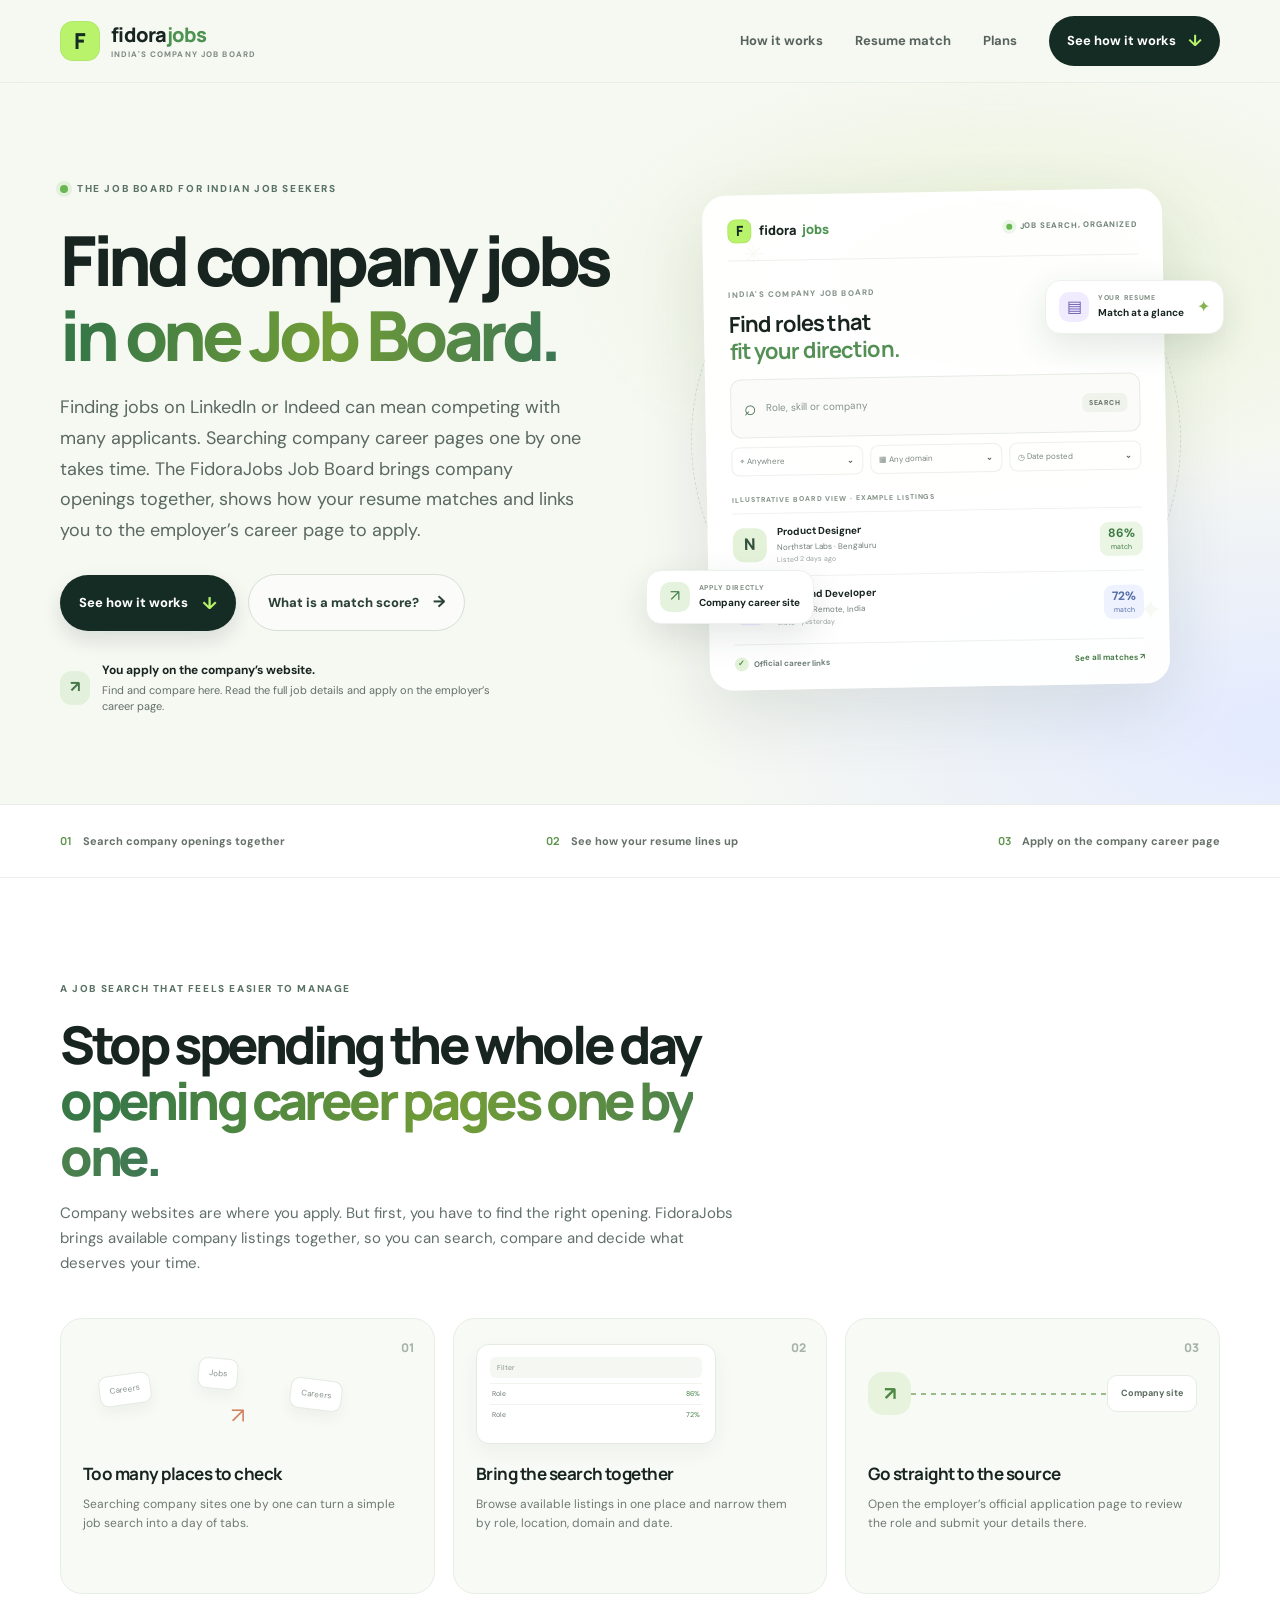
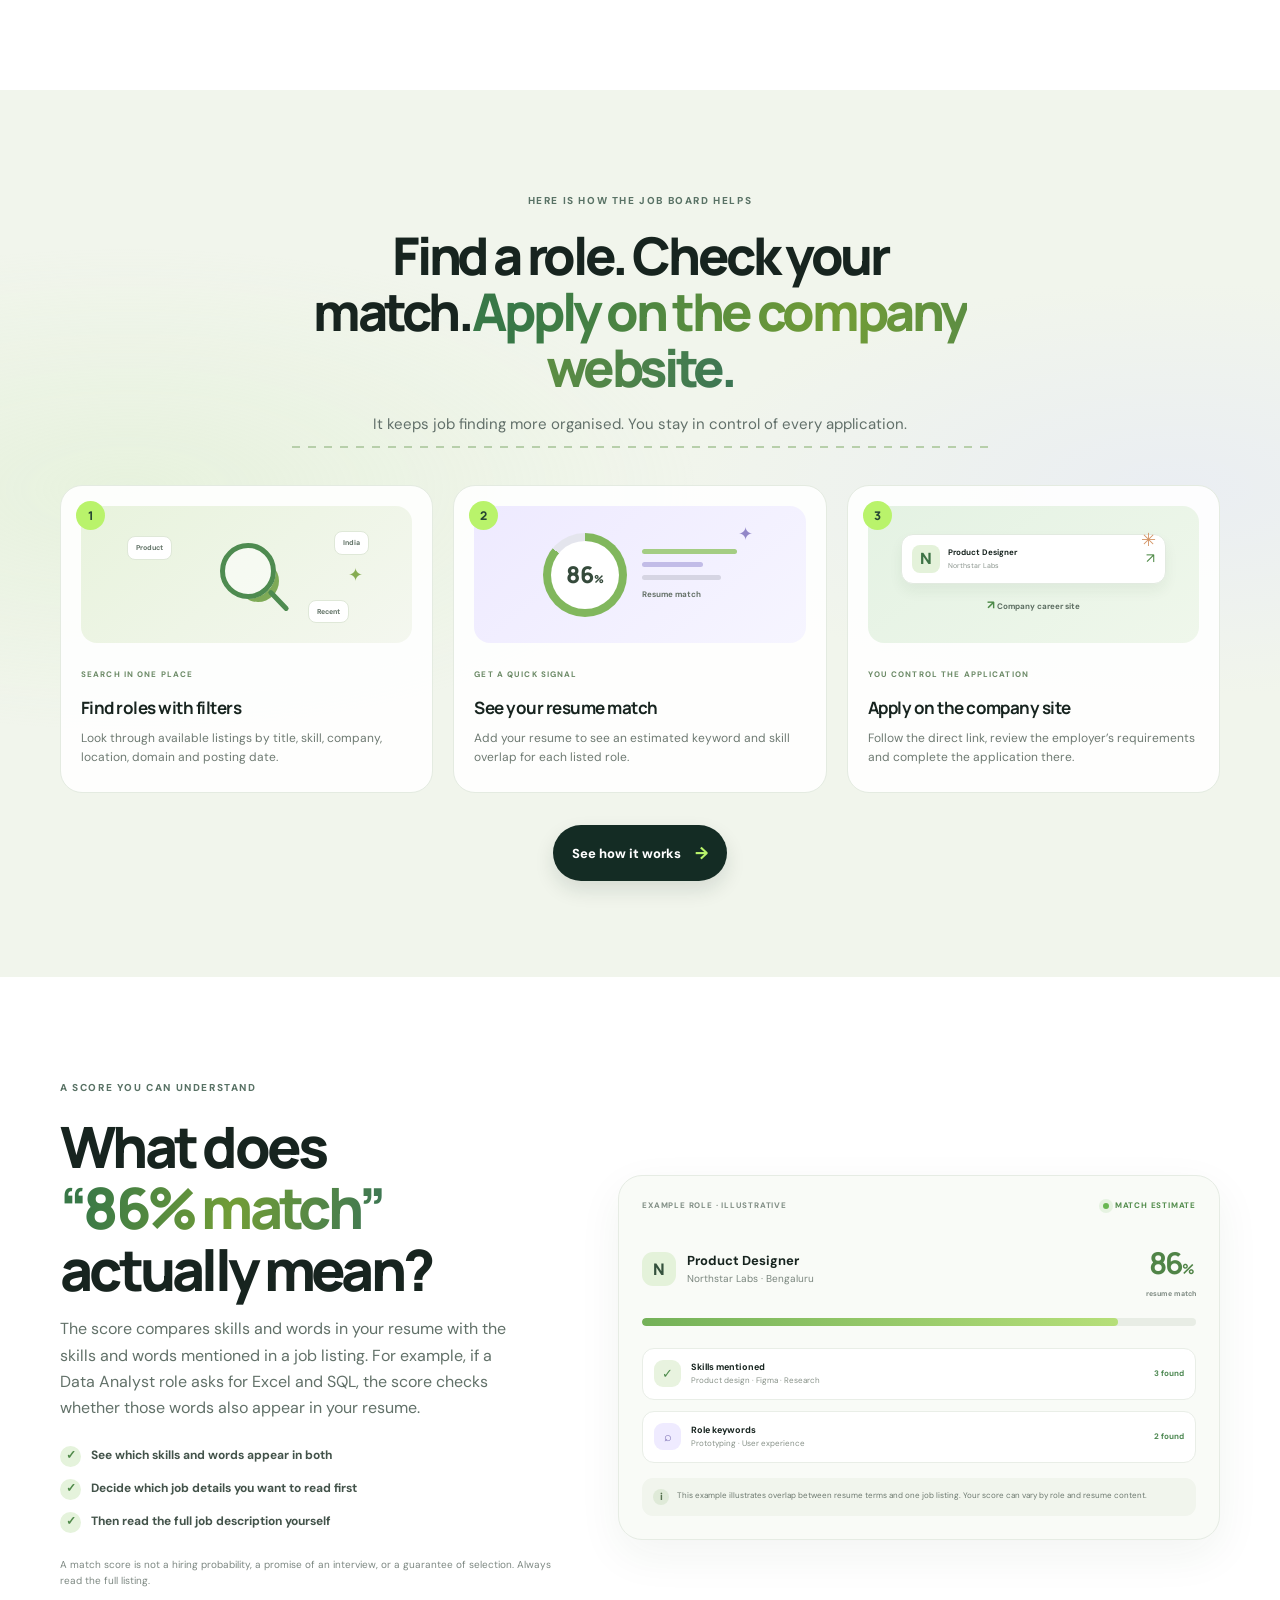
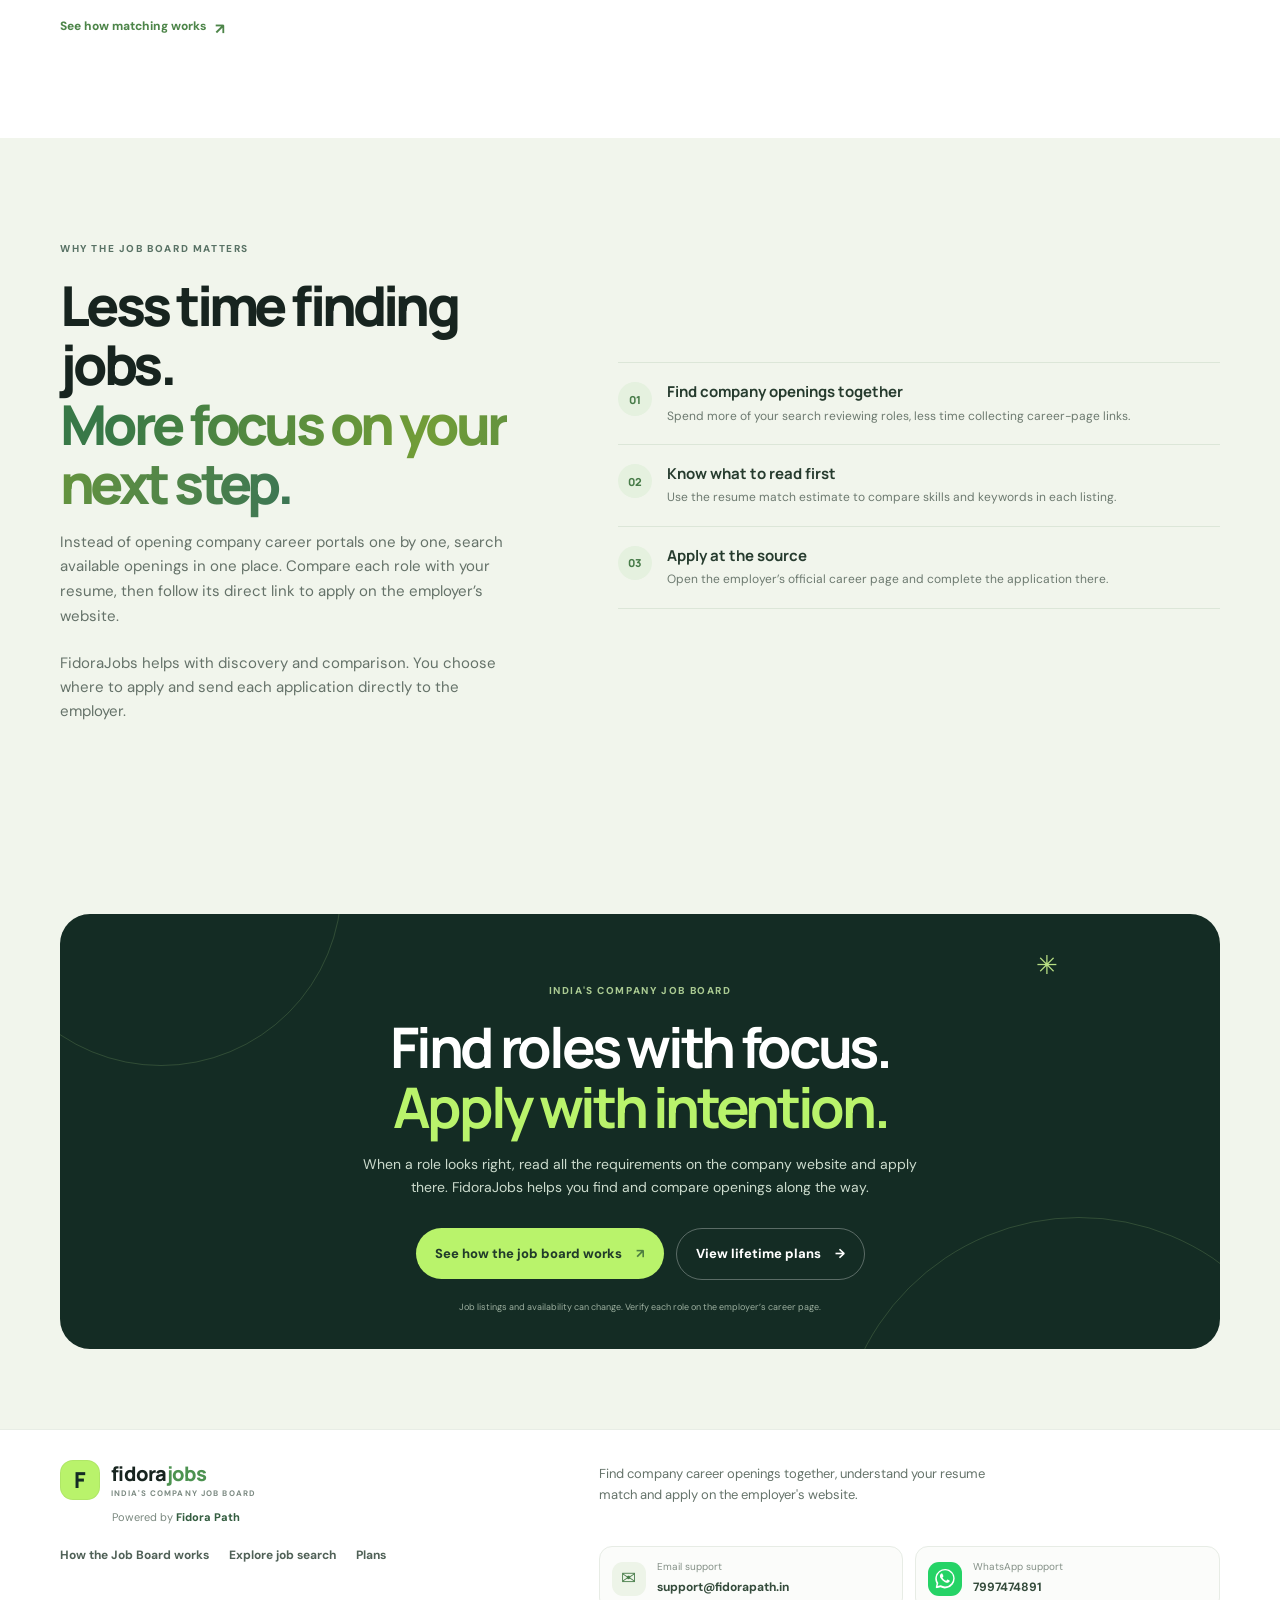
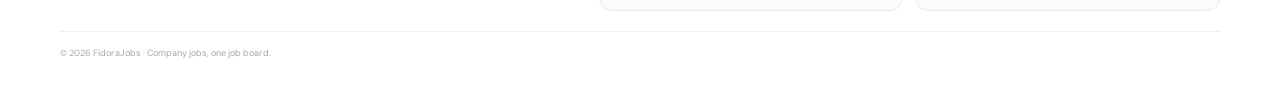
==== commit e9143463: "Refine mobile Job Board marketing experience" ====
--- a/marketing/index.html
+++ b/marketing/index.html
@@ -16,7 +16,7 @@
 <section class="section section-pain"><div class="container"><div class="section-heading reveal"><span class="eyebrow">A JOB SEARCH THAT FEELS EASIER TO MANAGE</span><h2>Stop spending the whole day<br><span class="text-gradient">opening career pages one by one.</span></h2><p>Company websites are where you apply. But first, you have to find the right opening. FidoraJobs brings available company listings together, so you can search, compare and decide what deserves your time.</p></div><div class="pain-grid"><article class="pain-card reveal"><span class="step-mark">01</span><div class="icon-illustration tabs-illo"><span>Careers</span><span>Jobs</span><span>Careers</span><i>↗</i></div><h3>Too many places to check</h3><p>Searching company sites one by one can turn a simple job search into a day of tabs.</p></article><article class="pain-card reveal"><span class="step-mark">02</span><div class="icon-illustration board-illo"><span class="tiny-filter">Filter</span><span class="tiny-job">Role <i>86%</i></span><span class="tiny-job">Role <i>72%</i></span></div><h3>Bring the search together</h3><p>Browse available listings in one place and narrow them by role, location, domain and date.</p></article><article class="pain-card reveal"><span class="step-mark">03</span><div class="icon-illustration link-illo"><span class="link-ring">↗</span><span class="link-path"></span><span class="link-destination">Company site</span></div><h3>Go straight to the source</h3><p>Open the employer’s official application page to review the role and submit your details there.</p></article></div></div></section>
 <section class="section section-how" id="how-it-works"><div class="container"><div class="section-heading center reveal"><span class="eyebrow">HERE IS HOW THE JOB BOARD HELPS</span><h2>Find a role. Check your match.<span class="text-gradient">Apply on the company website.</span></h2><p>It keeps job finding more organised. You stay in control of every application.</p></div><div class="flow-line" aria-hidden="true"></div><div class="steps-grid"><article class="step-card reveal"><div class="step-number">1</div><div class="step-art art-search"><div class="art-glass"></div><span class="art-pill pill-one">Product</span><span class="art-pill pill-two">India</span><span class="art-pill pill-three">Recent</span><span class="art-spark">✦</span></div><span class="card-kicker">SEARCH IN ONE PLACE</span><h3>Find roles with filters</h3><p>Look through available listings by title, skill, company, location, domain and posting date.</p></article><article class="step-card reveal"><div class="step-number">2</div><div class="step-art art-match"><div class="match-ring-demo"><span>86<small>%</small></span></div><div class="match-lines"><i></i><i></i><i></i><b>Resume match</b></div><span class="match-spark">✦</span></div><span class="card-kicker">GET A QUICK SIGNAL</span><h3>See your resume match</h3><p>Add your resume to see an estimated keyword and skill overlap for each listed role.</p></article><article class="step-card reveal"><div class="step-number">3</div><div class="step-art art-apply"><div class="apply-card-mini"><span class="apply-logo">N</span><span><b>Product Designer</b><small>Northstar Labs</small></span><i>↗</i></div><div class="apply-destination"><span class="destination-arrow">↗</span> Company career site</div><span class="apply-spark">✳</span></div><span class="card-kicker">YOU CONTROL THE APPLICATION</span><h3>Apply on the company site</h3><p>Follow the direct link, review the employer’s requirements and complete the application there.</p></article></div><div class="center-action reveal"><a class="button button-primary" href="#how-it-works">See how it works <span>→</span></a></div></div></section>
 <section class="section section-match" id="match-score"><div class="container match-grid"><div class="match-copy reveal"><span class="eyebrow">A SCORE YOU CAN UNDERSTAND</span><h2>What does<br><span class="text-gradient">“86% match”</span><br>actually mean?</h2><p class="match-lede">The score compares skills and words in your resume with the skills and words mentioned in a job listing. For example, if a Data Analyst role asks for Excel and SQL, the score checks whether those words also appear in your resume.</p><ul class="check-list"><li><i>✓</i> See which skills and words appear in both</li><li><i>✓</i> Decide which job details you want to read first</li><li><i>✓</i> Then read the full job description yourself</li></ul><p class="fine-print">A match score is not a hiring probability, a promise of an interview, or a guarantee of selection. Always read the full listing.</p><a class="text-link" href="features.html#resume-match">See how matching works <span>↗</span></a></div><div class="match-explainer reveal"><div class="explainer-top"><span>EXAMPLE ROLE · ILLUSTRATIVE</span><span class="tiny-status"><i></i> MATCH ESTIMATE</span></div><div class="explainer-role"><div class="company-mark company-green">N</div><div><b>Product Designer</b><small>Northstar Labs · Bengaluru</small></div><div class="large-score"><strong>86<small>%</small></strong><span>resume match</span></div></div><div class="score-meter"><span style="--meter:86%"></span></div><div class="match-breakdown"><div><span class="break-icon">✓</span><span><b>Skills mentioned</b><small>Product design · Figma · Research</small></span><strong>3 found</strong></div><div><span class="break-icon break-lilac">⌕</span><span><b>Role keywords</b><small>Prototyping · User experience</small></span><strong>2 found</strong></div></div><div class="score-note"><span>i</span><p>This example illustrates overlap between resume terms and one job listing. Your score can vary by role and resume content.</p></div></div></div></section>
-<section class="section section-time"><div class="container time-grid"><div class="time-copy reveal"><span class="eyebrow">MAKE THE TIME SAVING PERSONAL</span><h2>How much time could<br><span class="text-gradient">you get back?</span></h2><p>Estimate it for your own search. Compare the hours you currently spend finding roles with the hours you think one focused board could take.</p><div class="fine-print">Your result is only an estimate based on the numbers you enter. Time spent completing employer applications may still vary.</div></div><div class="time-calculator reveal"><div class="calculator-heading"><span class="calc-icon">◷</span><span><b>Your search-time estimate</b><small>Adjust both numbers to fit your routine.</small></span></div><label class="range-label" for="manual-hours"><span>Searching across sites today</span><b><output id="manual-output">3</output> hrs</b></label><input id="manual-hours" type="range" min="1" max="10" value="3"><div class="range-ends"><span>1 hour</span><span>10 hours</span></div><label class="range-label" for="board-hours"><span>Searching with one job board</span><b><output id="board-output">1.5</output> hrs</b></label><input id="board-hours" type="range" min="0.5" max="8" step="0.5" value="1.5"><div class="range-ends"><span>30 min</span><span>8 hours</span></div><div class="calc-result"><div><small>YOUR ESTIMATED SEARCH TIME SAVED</small><strong id="saved-percent" aria-live="polite">50%</strong></div><span class="result-clock">◷</span></div><p class="calc-disclaimer">Illustrative estimate only. Your actual time saved depends on your search and the roles available.</p></div></div></section>
+<section class="section section-time" aria-labelledby="time-heading"><div class="container time-grid"><div class="time-copy reveal"><span class="eyebrow">WHY THE JOB BOARD MATTERS</span><h2 id="time-heading">Less time finding jobs.<br><span class="text-gradient">More focus on your next step.</span></h2><p>Instead of opening company career portals one by one, search available openings in one place. Compare each role with your resume, then follow its direct link to apply on the employer’s website.</p><p class="fine-print">FidoraJobs helps with discovery and comparison. You choose where to apply and send each application directly to the employer.</p></div><div class="time-benefits reveal" aria-label="Ways the job board helps"><article><span class="benefit-number">01</span><span><b>Find company openings together</b><small>Spend more of your search reviewing roles, less time collecting career-page links.</small></span></article><article><span class="benefit-number">02</span><span><b>Know what to read first</b><small>Use the resume match estimate to compare skills and keywords in each listing.</small></span></article><article><span class="benefit-number">03</span><span><b>Apply at the source</b><small>Open the employer’s official career page and complete the application there.</small></span></article></div></div></section>
 <section class="section section-final"><div class="container final-card reveal"><div class="final-spark">✳</div><span class="eyebrow">INDIA'S COMPANY JOB BOARD</span><h2>Find roles with focus.<br><span>Apply with intention.</span></h2><p>When a role looks right, read all the requirements on the company website and apply there. FidoraJobs helps you find and compare openings along the way.</p><div class="button-row center-actions"><a class="button button-light" href="#how-it-works">See how the job board works <span>↗</span></a><a class="button button-outline-light" href="pricing.html">View lifetime plans <span>→</span></a></div><small class="final-footnote">Job listings and availability can change. Verify each role on the employer’s career page.</small></div></section>
 </main>
 <footer class="site-footer"><div class="container footer-layout">
--- a/marketing/style.css
+++ b/marketing/style.css
@@ -41,3 +41,250 @@
 @media(max-width:700px){.jobboard-feature{padding:42px 0}.jobboard-feature-grid{grid-template-columns:1fr;gap:25px}.jobboard-art{padding:15px 14px 12px}.jobboard-feature-copy>p{font-size:13px}.jobboard-art-footer{font-size:7px}.jobboard-art-footer span:last-child{font-size:6px}.plan-name{font-size:16px}.plan h3{font-size:12px}}
 
 .checkout-card form[hidden]{display:none}
+
+/* Footer support contacts and company credit */
+.footer-layout{display:grid;grid-template-columns:1fr 1.25fr;align-items:start;gap:20px 42px;padding:30px 0}
+.footer-branding{display:grid;justify-items:start;gap:8px}
+.footer-branding .brand-word small{font-size:8px}
+.footer-powered{margin:0 0 0 52px;color:#7a887f;font-size:11px}
+.footer-powered strong{color:#345d40;font-weight:800}
+.footer-intro{max-width:410px;margin:4px 0 0;color:#65736a;font-size:13px;line-height:1.6}
+.footer-layout .footer-links{display:flex;flex-wrap:wrap;gap:12px 20px;align-items:center;color:#506157;font-size:12px;font-weight:700}
+.footer-contact{display:grid;grid-template-columns:repeat(2,minmax(0,1fr));gap:12px}
+.footer-contact-link{display:flex;align-items:center;gap:11px;min-width:0;padding:12px;border:1px solid #e7ece5;border-radius:13px;background:#fbfcfa}
+.footer-contact-link>span:last-child{min-width:0}
+.footer-contact-link small,.footer-contact-link strong{display:block}
+.footer-contact-link small{margin-bottom:2px;color:#849087;font-size:10px}
+.footer-contact-link strong{overflow-wrap:anywhere;color:#344b3b;font-size:12px}
+.footer-contact-icon,.whatsapp-icon{display:grid;place-items:center;width:34px;height:34px;flex:0 0 34px;border-radius:11px;background:#edf4e8;color:#477c49;font-size:18px}
+.whatsapp-icon{padding:7px;background:#25d366;color:white;fill:currentColor}
+.footer-layout .copyright{grid-column:1/-1;margin-top:0}
+@media(max-width:960px){.footer-layout{gap:18px 25px}.footer-contact{grid-template-columns:1fr}.footer-contact-link strong{font-size:11px}}
+/* Clearer mobile layouts */
+@media(max-width:700px){
+ html{overflow-x:clip}
+ body{font-size:15px;line-height:1.6}
+ .container{width:calc(100% - 30px);max-width:540px}
+ .nav{min-height:68px;gap:12px}
+ .brand{gap:8px}
+ .brand-mark{width:36px;height:36px;border-radius:11px;font-size:20px}
+ .brand-word{font-size:18px}
+ .brand-word small{font-size:7px;letter-spacing:.1em}
+ .menu-toggle{width:44px;height:44px;border-radius:12px;background:#edf4e8;font-size:23px}
+ .nav-links{top:67px;padding:12px 15px 16px}
+ .nav-links>a{min-height:46px;display:flex;align-items:center;font-size:14px}
+ .nav-links .nav-cta{min-height:48px}
+ .hero{padding:38px 0 34px}
+ .hero-grid{grid-template-columns:1fr;gap:10px}
+ .hero-copy{padding:0}
+ .eyebrow{font-size:9px;letter-spacing:.12em}
+ .hero h1,.page-hero h1{font-size:clamp(35px,10vw,45px);line-height:1.08;letter-spacing:-.055em}
+ .hero-lede{font-size:15px;line-height:1.65}
+ .button-row{display:grid;grid-template-columns:1fr;gap:10px;margin-top:20px}
+ .button-row .button{width:100%;min-height:48px;font-size:13px}
+ .hero-note{align-items:flex-start;margin-top:20px}
+ .board-scene{min-height:0;margin:5px 0 0;padding:12px 0}
+ .scene-orbit,.scene-star,.float-note{display:none}
+ .board-window{width:100%;padding:17px 15px;transform:none;animation:none;border-radius:18px}
+ .board-intro>b{font-size:21px}
+ .filter-row>span{padding:7px 5px;font-size:7px}
+ .listing-copy strong{font-size:11px}
+ .listing-copy span{font-size:9px}
+ .board-bottom{font-size:8px}
+ .trust-items{padding:15px 0;gap:9px}
+ .trust-items span{font-size:12px;line-height:1.4}
+ .section{padding:52px 0}
+ .section-heading h2,.match-copy h2,.time-copy h2{font-size:clamp(30px,8vw,36px);line-height:1.12}
+ .section-heading p,.match-lede,.time-copy>p{font-size:14px;line-height:1.65}
+ .pain-grid,.steps-grid,.feature-cards,.pricing-grid{grid-template-columns:1fr;gap:13px}
+ .pain-card{min-height:auto;padding:18px}
+ .pain-card h3,.step-card h3{font-size:17px}
+ .pain-card p,.step-card p,.feature-card p{font-size:13px;line-height:1.6}
+ .icon-illustration{height:82px}
+ .step-card{padding:18px}
+ .step-art{height:112px}
+ .flow-line{display:none}
+ .match-grid,.time-grid,.jobboard-feature-grid{grid-template-columns:1fr;gap:23px}
+ .match-explainer,.time-calculator{padding:17px}
+ .match-breakdown small{font-size:9px}
+ .match-breakdown b{font-size:10px}
+ .section-final{padding:38px 0}
+ .final-card{padding:42px 18px 24px;border-radius:22px}
+ .final-card h2{font-size:clamp(31px,8vw,38px)}
+ .final-card p{font-size:13px;line-height:1.6}
+ .center-actions .button{width:100%}
+ .page-hero{padding:42px 0 31px}
+ .page-hero h1{font-size:clamp(34px,9.5vw,43px);margin:14px 0}
+ .page-hero p{font-size:14px;line-height:1.65}
+ .page-hero .button-row{display:grid}
+ .page-wrap{padding:32px 0 52px}
+ .page-heading{margin-bottom:25px}
+ .page-heading h2{font-size:clamp(28px,7.6vw,35px);line-height:1.14}
+ .page-heading p{font-size:13px;line-height:1.6}
+ .feature-card{padding:19px}
+ .feature-card h3{font-size:16px}
+ .illustration-panel{grid-template-columns:1fr;gap:15px;margin-top:15px;padding:18px;border-radius:19px}
+ .illustration-panel h3{font-size:22px}
+ .illustration-panel p{font-size:13px;line-height:1.6}
+ .panel-art{min-height:145px}
+ .score-preview{gap:10px;padding:13px}
+ .faq-list{margin:18px auto}
+ .faq-list details{padding:15px 0}
+ .faq-list summary{font-size:14px;line-height:1.45}
+ .faq-list details p{font-size:13px;line-height:1.65}
+ .plan{padding:21px;border-radius:18px}
+ .plan-name{font-size:17px}
+ .plan h3{font-size:14px}
+ .plan-price{font-size:34px}
+ .plan-total{font-size:11px}
+ .plan li{font-size:12px;line-height:1.5}
+ .plan .button{min-height:48px}
+ .jobboard-feature{padding:38px 0}
+ .jobboard-feature-copy h2{font-size:clamp(30px,8vw,38px)}
+ .jobboard-feature-copy>p{font-size:14px;line-height:1.65}
+ .jobboard-art{padding:15px 13px 12px;transform:none;animation:none}
+ .jobboard-filter span{font-size:8px}
+ .jobboard-art-footer{font-size:8px}
+ .jobboard-art-footer span:last-child{font-size:7px}
+ .checkout-page{padding:32px 0 46px}
+ .checkout-intro{margin-bottom:22px;text-align:left}
+ .checkout-intro h1{font-size:clamp(34px,9vw,42px)}
+ .checkout-intro p{font-size:14px;line-height:1.6}
+ .checkout-grid{grid-template-columns:1fr;gap:13px}
+ .checkout-card{padding:19px;border-radius:18px}
+ .checkout-card h2{font-size:21px}
+ .checkout-card>p{font-size:13px}
+ .checkout-form-card input:not([type=checkbox]){min-height:48px;font-size:16px}
+ .checkout-form-card label:not(.checkout-consent){font-size:12px}
+ .checkout-consent{font-size:12px}
+ .checkout-warning{font-size:11px!important}
+ .footer-layout{grid-template-columns:1fr;gap:16px;padding:24px 0}
+ .footer-branding{gap:7px}
+ .footer-powered{margin-left:44px;font-size:12px}
+ .footer-intro{font-size:13px}
+ .footer-layout .footer-links{display:grid;grid-template-columns:1fr 1fr;gap:10px}
+ .footer-layout .footer-links a{min-height:42px;display:flex;align-items:center;padding:8px 10px;border:1px solid #e6ece4;border-radius:10px}
+ .footer-contact{grid-template-columns:1fr;gap:9px}
+ .footer-contact-link{min-height:58px;padding:11px}
+ .footer-contact-link strong{font-size:13px}
+ .footer-layout .copyright{padding-top:13px;font-size:10px}
+}
+@media(prefers-reduced-motion:reduce){.board-window,.jobboard-art,.jobboard-listing{animation:none!important;transform:none!important}}
+
+
+/* Mobile-first presentation: keep the marketing site editorial and easy to scan. */
+.time-benefits{display:grid;gap:0;border-top:1px solid #dce6d8}
+.time-benefits article{display:flex;align-items:flex-start;gap:15px;padding:19px 0;border-bottom:1px solid #dce6d8}
+.benefit-number{flex:0 0 34px;width:34px;height:34px;display:grid;place-items:center;border-radius:50%;background:#e5f1df;color:#477b48;font:800 11px var(--font-head)}
+.time-benefits article>span:last-child{display:block}
+.time-benefits b,.time-benefits small{display:block}
+.time-benefits b{font:700 15px/1.35 var(--font-head);color:#263b2e}
+.time-benefits small{margin-top:4px;font-size:12px;line-height:1.55;color:#6d7a70}
+@media(max-width:960px){
+ .container{width:min(100% - 42px,900px)}
+ .hero-grid{grid-template-columns:1fr .92fr;gap:22px}
+ .match-grid,.time-grid{gap:34px}
+ .jobboard-feature-grid{gap:30px}
+ .footer-layout{gap:18px 28px}
+}
+@media(max-width:700px){
+ html{scroll-padding-top:18px}
+ body{overflow-x:hidden}
+ .container{width:calc(100% - 36px);max-width:560px}
+ .site-header{position:relative;background:#fff;backdrop-filter:none}
+ .nav{min-height:68px;gap:12px}
+ .brand{gap:9px}
+ .brand-mark{width:36px;height:36px;border-radius:11px;font-size:20px}
+ .brand-word{font-size:18px}
+ .menu-toggle{width:44px;height:44px;display:grid;place-items:center;border:1px solid #e3eae1;border-radius:50%;background:#fff;font-size:21px}
+ .nav-links{top:68px;padding:8px 18px 16px;background:#fff;border-bottom:1px solid #e6ece4;box-shadow:0 14px 22px rgba(30,56,43,.09)}
+ .nav-links>a{min-height:45px;display:flex;align-items:center;padding:10px 2px;border-bottom:1px solid #edf0eb}
+ .nav-links>a:last-child{border-bottom:0}
+ .nav-links .nav-cta{justify-content:center;margin-top:10px;padding:12px 16px;border-radius:999px}
+ .hero{padding:42px 0 36px}
+ .hero-grid{grid-template-columns:1fr;gap:16px}
+ .hero-copy{padding:0}
+ .hero h1,.page-hero h1{font-size:clamp(37px,10.4vw,49px);line-height:1.07;letter-spacing:-.055em}
+ .hero h1{margin:15px 0 17px}
+ .hero-lede{font-size:16px;line-height:1.65;max-width:none}
+ .button-row{gap:10px;margin-top:22px}
+ .hero .button-row .button{flex:1 1 170px}
+ .page-hero .button-row{display:flex;flex-wrap:wrap}
+ .page-hero .button-row .button{flex:1 1 175px}
+ .board-scene{min-height:0;margin:0;padding:5px 0 0;overflow:visible}
+ .board-window{width:100%;max-width:520px;padding:17px 16px 14px;border-radius:18px;transform:none;animation:none;box-shadow:0 10px 26px rgba(30,56,43,.08)}
+ .scene-orbit,.scene-star,.float-note{display:none}
+ .board-topbar{gap:8px}
+ .board-live{font-size:7px;letter-spacing:.07em}
+ .board-intro{padding:15px 0 12px}
+ .board-intro>b{font-size:21px}
+ .filter-row{gap:6px}
+ .filter-row>span{font-size:8px}
+ .trust-items{min-height:0;display:grid;grid-template-columns:1fr;gap:8px;padding:16px 0}
+ .trust-items span{font-size:12px}
+ .section{padding:58px 0}
+ .section-heading h2,.match-copy h2,.time-copy h2{font-size:clamp(32px,8.5vw,38px);line-height:1.13}
+ .section-heading p{font-size:14px;line-height:1.65}
+ .pain-grid,.steps-grid,.feature-cards,.pricing-grid{grid-template-columns:1fr;gap:14px}
+ .pain-grid{margin-top:26px}
+ .pain-card{min-height:0;padding:19px;border-radius:15px}
+ .icon-illustration{height:80px}
+ .steps-grid{margin-top:26px}
+ .step-card{padding:17px;border-radius:15px}
+ .step-art{height:112px}
+ .flow-line{display:none}
+ .match-grid,.time-grid,.jobboard-feature-grid{grid-template-columns:1fr;gap:22px}
+ .match-explainer{padding:17px;border-radius:17px}
+ .explainer-top{flex-wrap:wrap;gap:7px;font-size:7px}
+ .explainer-role{gap:8px;margin-top:18px}
+ .match-breakdown>div{gap:8px;padding:10px}
+ .match-breakdown small{line-height:1.4}
+ .time-benefits article{gap:12px;padding:16px 0}
+ .time-benefits b{font-size:14px}
+ .time-benefits small{font-size:12px}
+ .section-final{padding:48px 0}
+ .final-card{padding:44px 20px 27px;border-radius:22px}
+ .final-card h2{font-size:clamp(34px,9vw,42px)}
+ .final-card p{font-size:14px;line-height:1.65}
+ .center-actions{display:flex;flex-direction:column;align-items:stretch}
+ .center-actions .button{width:100%}
+ .page-hero{padding:42px 0 32px}
+ .page-hero p{font-size:15px;line-height:1.65}
+ .page-wrap{padding:40px 0 62px}
+ .page-heading{margin-bottom:27px}
+ .page-heading h2{font-size:clamp(29px,8vw,36px)}
+ .page-heading p{font-size:14px}
+ .illustration-panel{grid-template-columns:1fr;gap:16px;padding:18px;border-radius:17px}
+ .panel-art{min-height:150px}
+ .feature-card{padding:19px;border-radius:15px}
+ .plan.featured{order:0}
+ .plan{padding:20px;border-radius:16px}
+ .plan-name{font-size:17px;letter-spacing:.06em;color:#416d42}
+ .plan h3{font-size:12px;margin:5px 0 13px;line-height:1.4;color:#748078}
+ .plan-price{font-size:34px}
+ .plan-total{font-size:11px;line-height:1.5}
+ .plan li{font-size:12px;line-height:1.5}
+ .plan .button{min-height:48px}
+ .faq-list summary{font-size:15px}
+ .faq-list details p{font-size:13px;line-height:1.6}
+ .footer-layout{grid-template-columns:1fr;gap:17px;padding:24px 0}
+ .footer-layout .footer-links{display:flex;flex-wrap:wrap;gap:4px 17px}
+ .footer-layout .footer-links a{min-height:44px;display:inline-flex;align-items:center;padding:4px 0;border:0;border-radius:0}
+ .footer-contact{grid-template-columns:1fr;gap:4px}
+ .footer-contact-link{min-height:48px;padding:6px 0;border:0;border-radius:0;background:transparent;box-shadow:none}
+ .footer-contact-link strong{font-size:13px}
+ .footer-layout .copyright{padding-top:13px;font-size:10px}
+}
+@media(max-width:390px){
+ .container{width:calc(100% - 28px)}
+ .eyebrow{font-size:9px;letter-spacing:.12em}
+ .hero h1,.page-hero h1{font-size:clamp(35px,10vw,40px)}
+ .hero .button-row,.page-hero .button-row{display:grid;grid-template-columns:1fr}
+ .filter-row{flex-wrap:wrap}
+ .filter-row>span{flex:1 1 calc(50% - 6px);white-space:normal}
+ .board-bottom{gap:10px;font-size:7px}
+ .time-benefits article{padding:14px 0}
+}
+@media(hover:none){
+ .button:hover,.pain-card:hover,.step-card:hover{transform:none;box-shadow:none}
+}
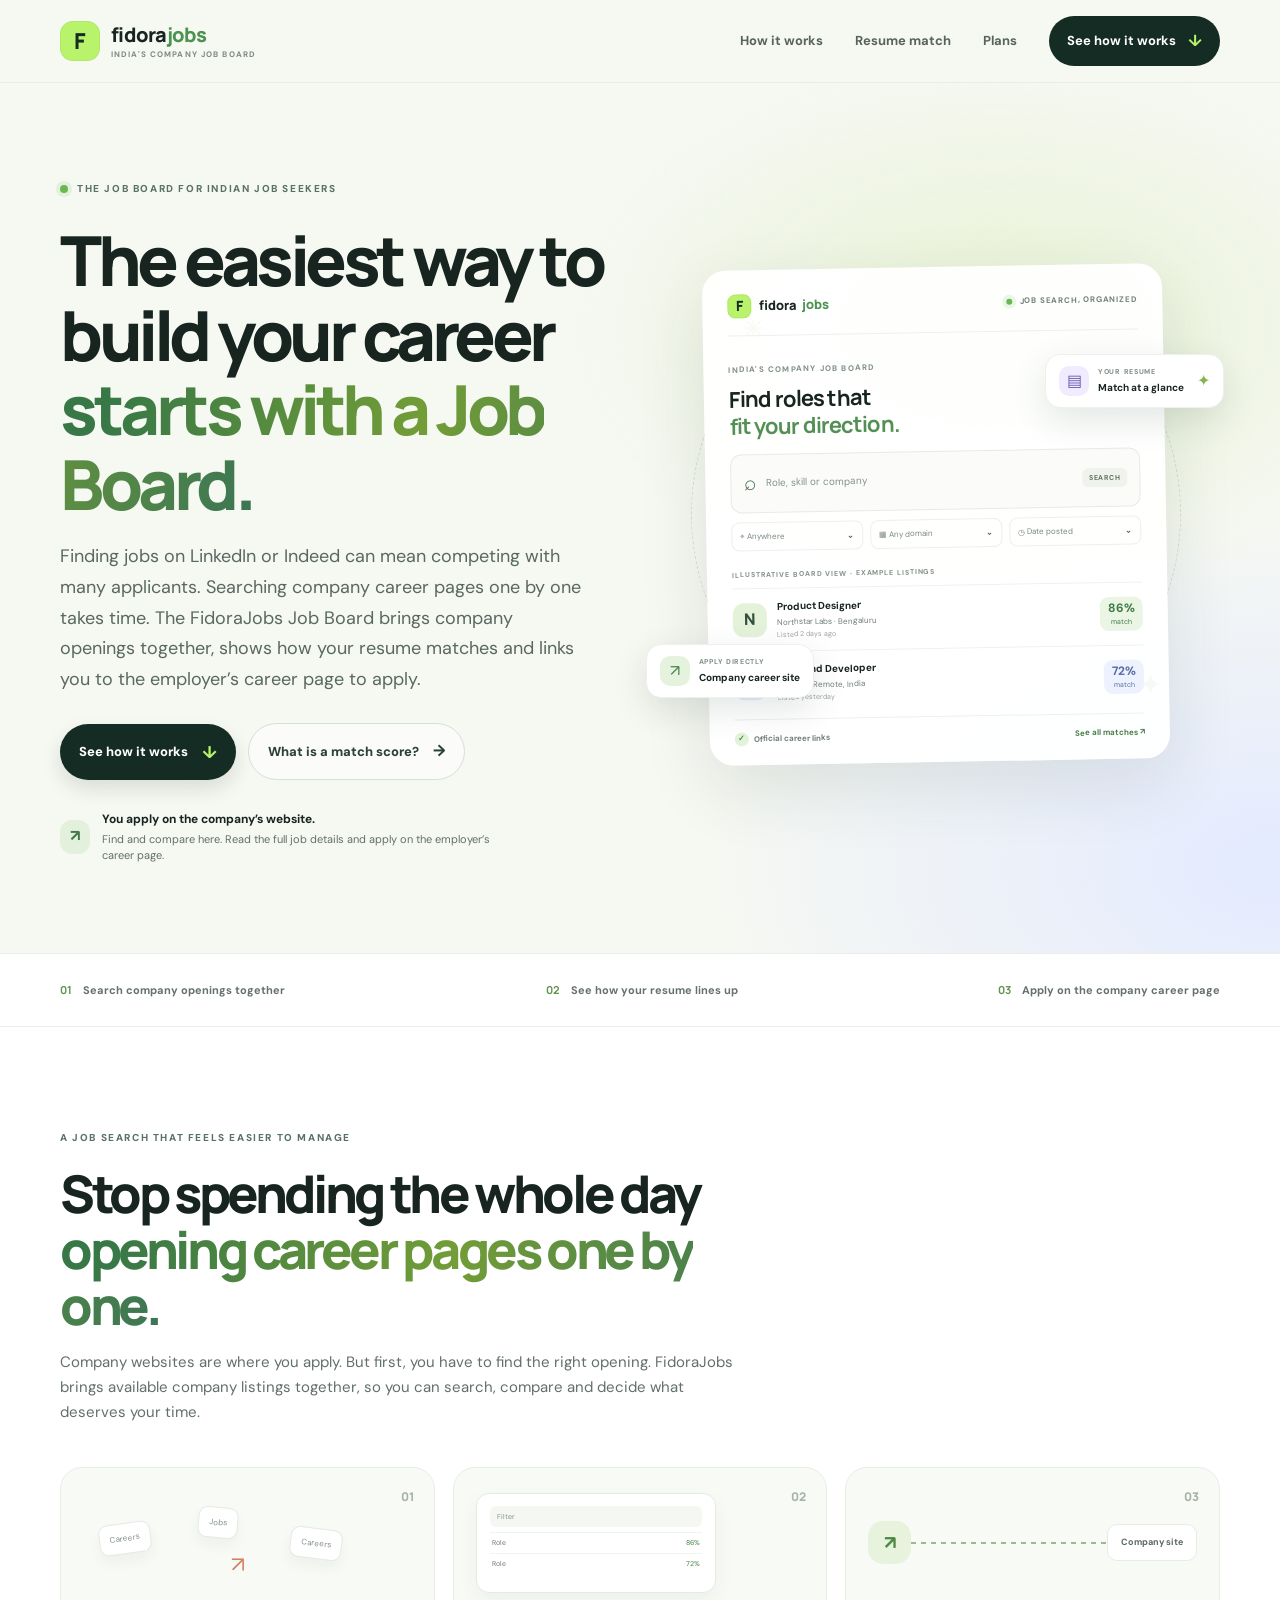
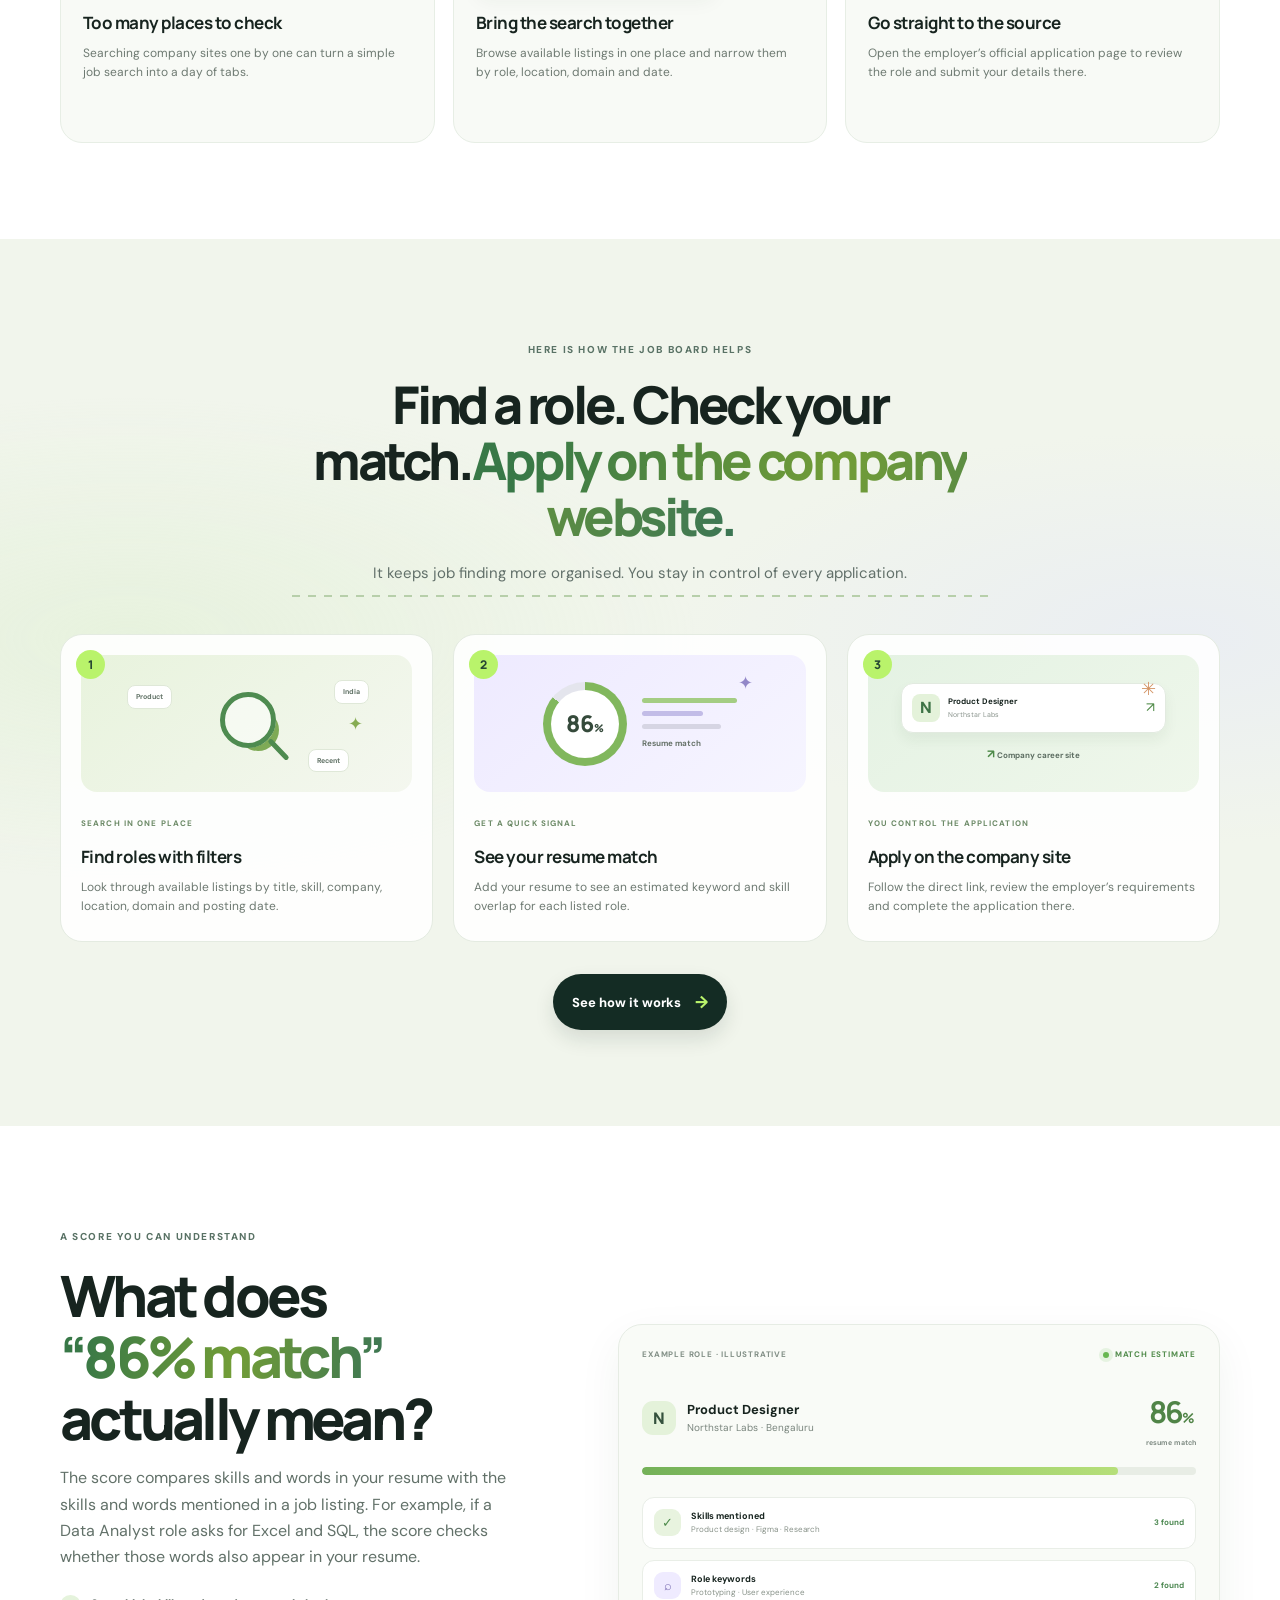
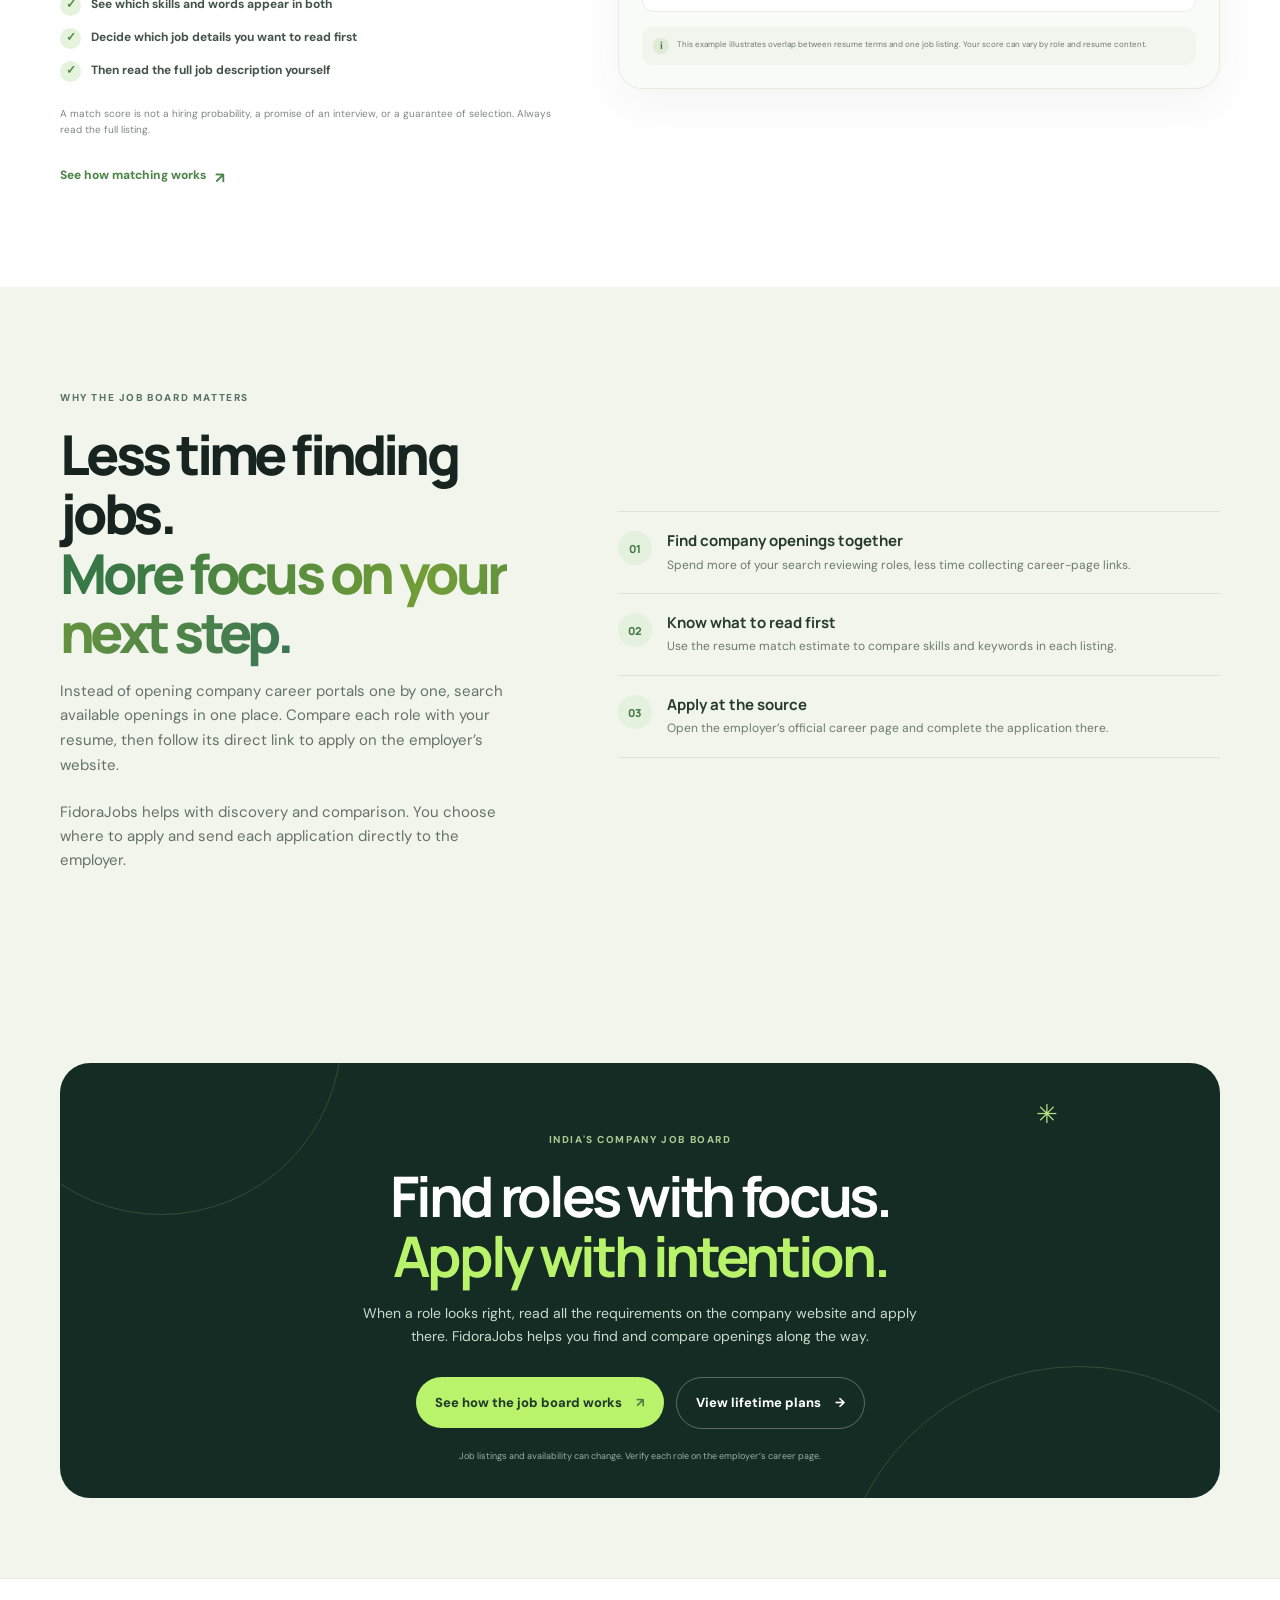
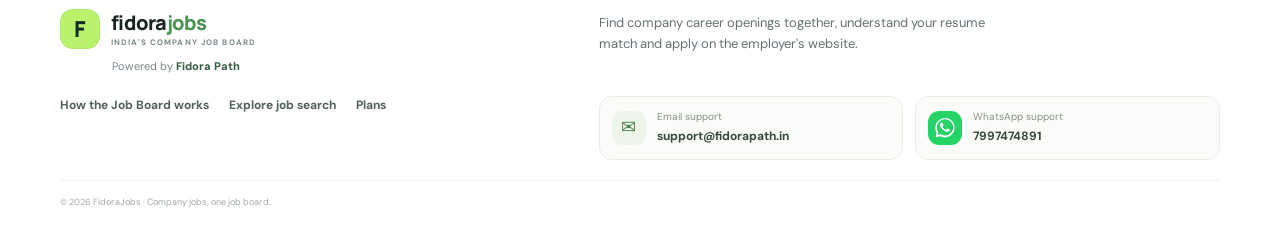
==== commit 0e28858d: "Update Job Board homepage tagline" ====
--- a/marketing/index.html
+++ b/marketing/index.html
@@ -10,7 +10,7 @@
 <body>
 <header class="site-header"><nav class="nav container" aria-label="Main navigation"><a class="brand" href="index.html" aria-label="FidoraJobs home"><span class="brand-mark">F</span><span class="brand-word">fidora<span>jobs</span><small>INDIA'S COMPANY JOB BOARD</small></span></a><button class="menu-toggle" aria-label="Open navigation" aria-expanded="false">☰</button><div class="nav-links"><a href="#how-it-works">How it works</a><a href="#match-score">Resume match</a><a href="pricing.html">Plans</a><a class="nav-cta" href="#how-it-works">See how it works <span>↓</span></a></div></nav></header>
 <main>
-<section class="hero section-shell"><div class="container hero-grid"><div class="hero-copy reveal"><span class="eyebrow"><i class="pulse-dot"></i> THE JOB BOARD FOR INDIAN JOB SEEKERS</span><h1>Find company jobs<br><span class="text-gradient">in one Job Board.</span></h1><p class="hero-lede">Finding jobs on LinkedIn or Indeed can mean competing with many applicants. Searching company career pages one by one takes time. The FidoraJobs Job Board brings company openings together, shows how your resume matches and links you to the employer’s career page to apply.</p><div class="button-row"><a class="button button-primary" href="#how-it-works">See how it works <span>↓</span></a><a class="button button-secondary" href="#match-score">What is a match score? <span>→</span></a></div><div class="hero-note"><span class="note-icon">↗</span><span><strong>You apply on the company’s website.</strong><small>Find and compare here. Read the full job details and apply on the employer’s career page.</small></span></div></div>
+<section class="hero section-shell"><div class="container hero-grid"><div class="hero-copy reveal"><span class="eyebrow"><i class="pulse-dot"></i> THE JOB BOARD FOR INDIAN JOB SEEKERS</span><h1>The easiest way to build your career<br><span class="text-gradient">starts with a Job Board.</span></h1><p class="hero-lede">Finding jobs on LinkedIn or Indeed can mean competing with many applicants. Searching company career pages one by one takes time. The FidoraJobs Job Board brings company openings together, shows how your resume matches and links you to the employer’s career page to apply.</p><div class="button-row"><a class="button button-primary" href="#how-it-works">See how it works <span>↓</span></a><a class="button button-secondary" href="#match-score">What is a match score? <span>→</span></a></div><div class="hero-note"><span class="note-icon">↗</span><span><strong>You apply on the company’s website.</strong><small>Find and compare here. Read the full job details and apply on the employer’s career page.</small></span></div></div>
 <div class="board-scene reveal" aria-label="Illustrative FidoraJobs job board showing search filters, company listings, direct application links and resume match estimates"><div class="scene-orbit orbit-a"></div><div class="scene-orbit orbit-b"></div><div class="scene-star star-a">✳</div><div class="scene-star star-b">✦</div><div class="board-window"><div class="board-topbar"><div class="mini-brand"><span class="brand-mark mini-mark">F</span> fidora<span>jobs</span></div><span class="board-live"><i></i> JOB SEARCH, ORGANIZED</span></div><div class="board-intro"><span>INDIA'S COMPANY JOB BOARD</span><b>Find roles that<br><em>fit your direction.</em></b></div><div class="board-search"><span class="search-icon">⌕</span><span>Role, skill or company</span><span class="search-key">SEARCH</span></div><div class="filter-row"><span>⌖ Anywhere <b>⌄</b></span><span>▦ Any domain <b>⌄</b></span><span>◷ Date posted <b>⌄</b></span></div><div class="sample-label">ILLUSTRATIVE BOARD VIEW · EXAMPLE LISTINGS</div><article class="mini-listing"><div class="company-mark company-green">N</div><div class="listing-copy"><strong>Product Designer</strong><span>Northstar Labs · Bengaluru</span><small>Listed 2 days ago</small></div><div class="score-chip"><b>86%</b><span>match</span></div></article><article class="mini-listing"><div class="company-mark company-lilac">A</div><div class="listing-copy"><strong>Frontend Developer</strong><span>Arcfield · Remote, India</span><small>Listed yesterday</small></div><div class="score-chip score-blue"><b>72%</b><span>match</span></div></article><div class="board-bottom"><span><i class="check-dot">✓</i> Official career links</span><span>See all matches <b>↗</b></span></div></div><div class="float-note note-resume"><span class="float-icon">▤</span><span><small>YOUR RESUME</small><b>Match at a glance</b></span><span class="float-arrow">✦</span></div><div class="float-note note-direct"><span class="float-icon direct-icon">↗</span><span><small>APPLY DIRECTLY</small><b>Company career site</b></span></div></div></div></section>
 <section class="trust-strip"><div class="container trust-items"><span><b>01</b> Search company openings together</span><span><b>02</b> See how your resume lines up</span><span><b>03</b> Apply on the company career page</span></div></section>
 <section class="section section-pain"><div class="container"><div class="section-heading reveal"><span class="eyebrow">A JOB SEARCH THAT FEELS EASIER TO MANAGE</span><h2>Stop spending the whole day<br><span class="text-gradient">opening career pages one by one.</span></h2><p>Company websites are where you apply. But first, you have to find the right opening. FidoraJobs brings available company listings together, so you can search, compare and decide what deserves your time.</p></div><div class="pain-grid"><article class="pain-card reveal"><span class="step-mark">01</span><div class="icon-illustration tabs-illo"><span>Careers</span><span>Jobs</span><span>Careers</span><i>↗</i></div><h3>Too many places to check</h3><p>Searching company sites one by one can turn a simple job search into a day of tabs.</p></article><article class="pain-card reveal"><span class="step-mark">02</span><div class="icon-illustration board-illo"><span class="tiny-filter">Filter</span><span class="tiny-job">Role <i>86%</i></span><span class="tiny-job">Role <i>72%</i></span></div><h3>Bring the search together</h3><p>Browse available listings in one place and narrow them by role, location, domain and date.</p></article><article class="pain-card reveal"><span class="step-mark">03</span><div class="icon-illustration link-illo"><span class="link-ring">↗</span><span class="link-path"></span><span class="link-destination">Company site</span></div><h3>Go straight to the source</h3><p>Open the employer’s official application page to review the role and submit your details there.</p></article></div></div></section>
